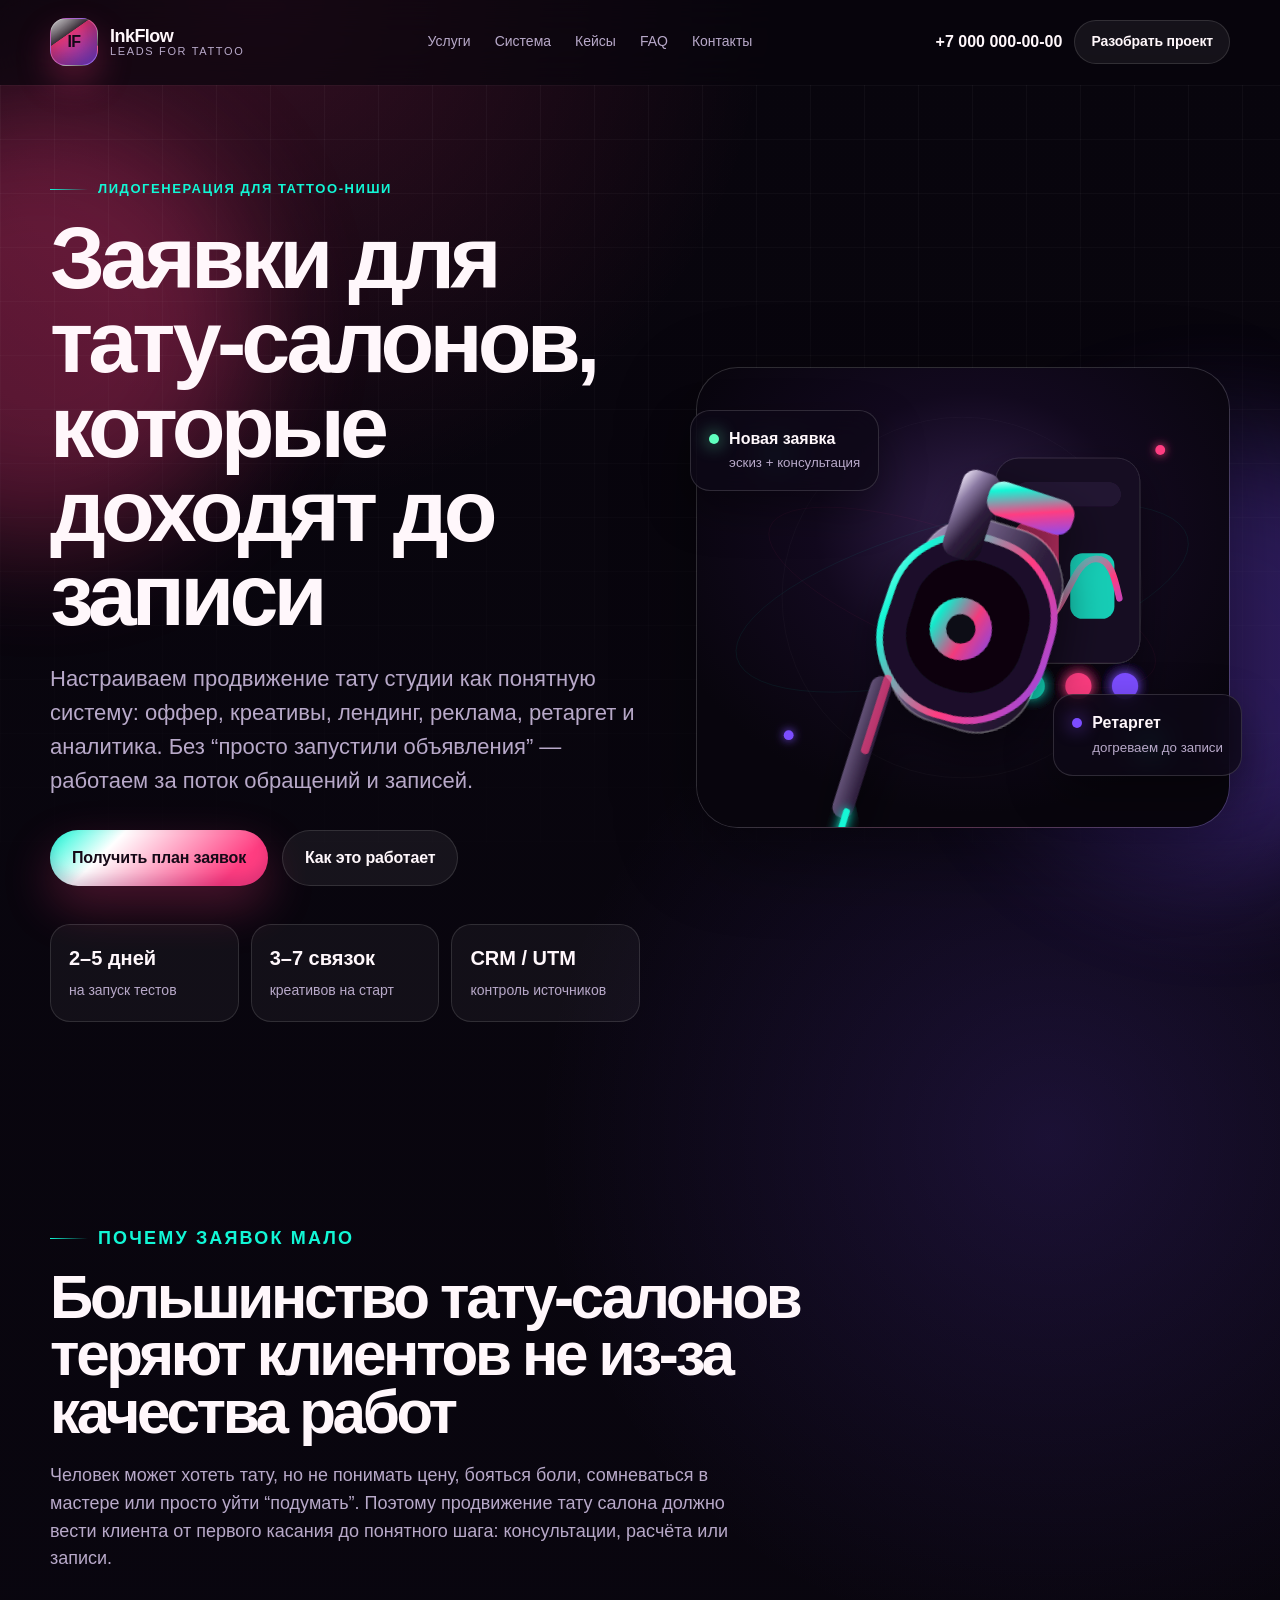
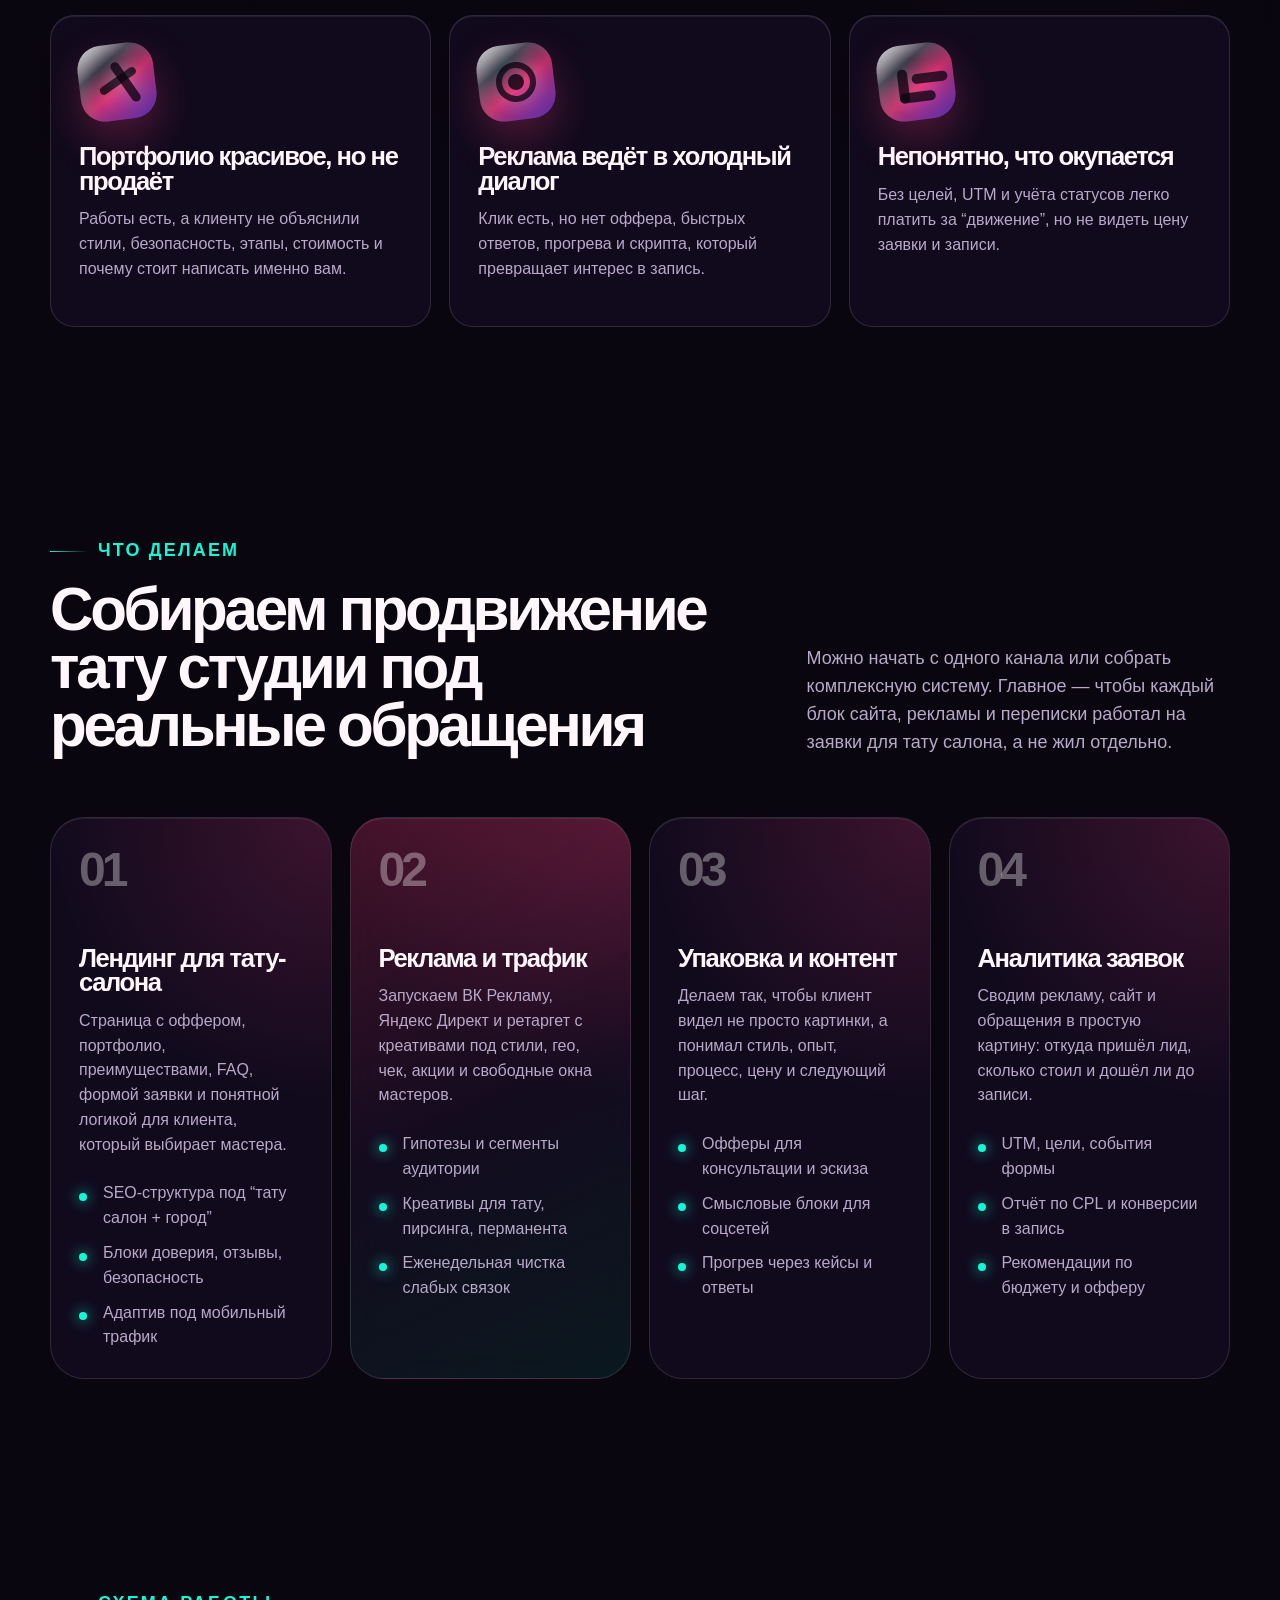
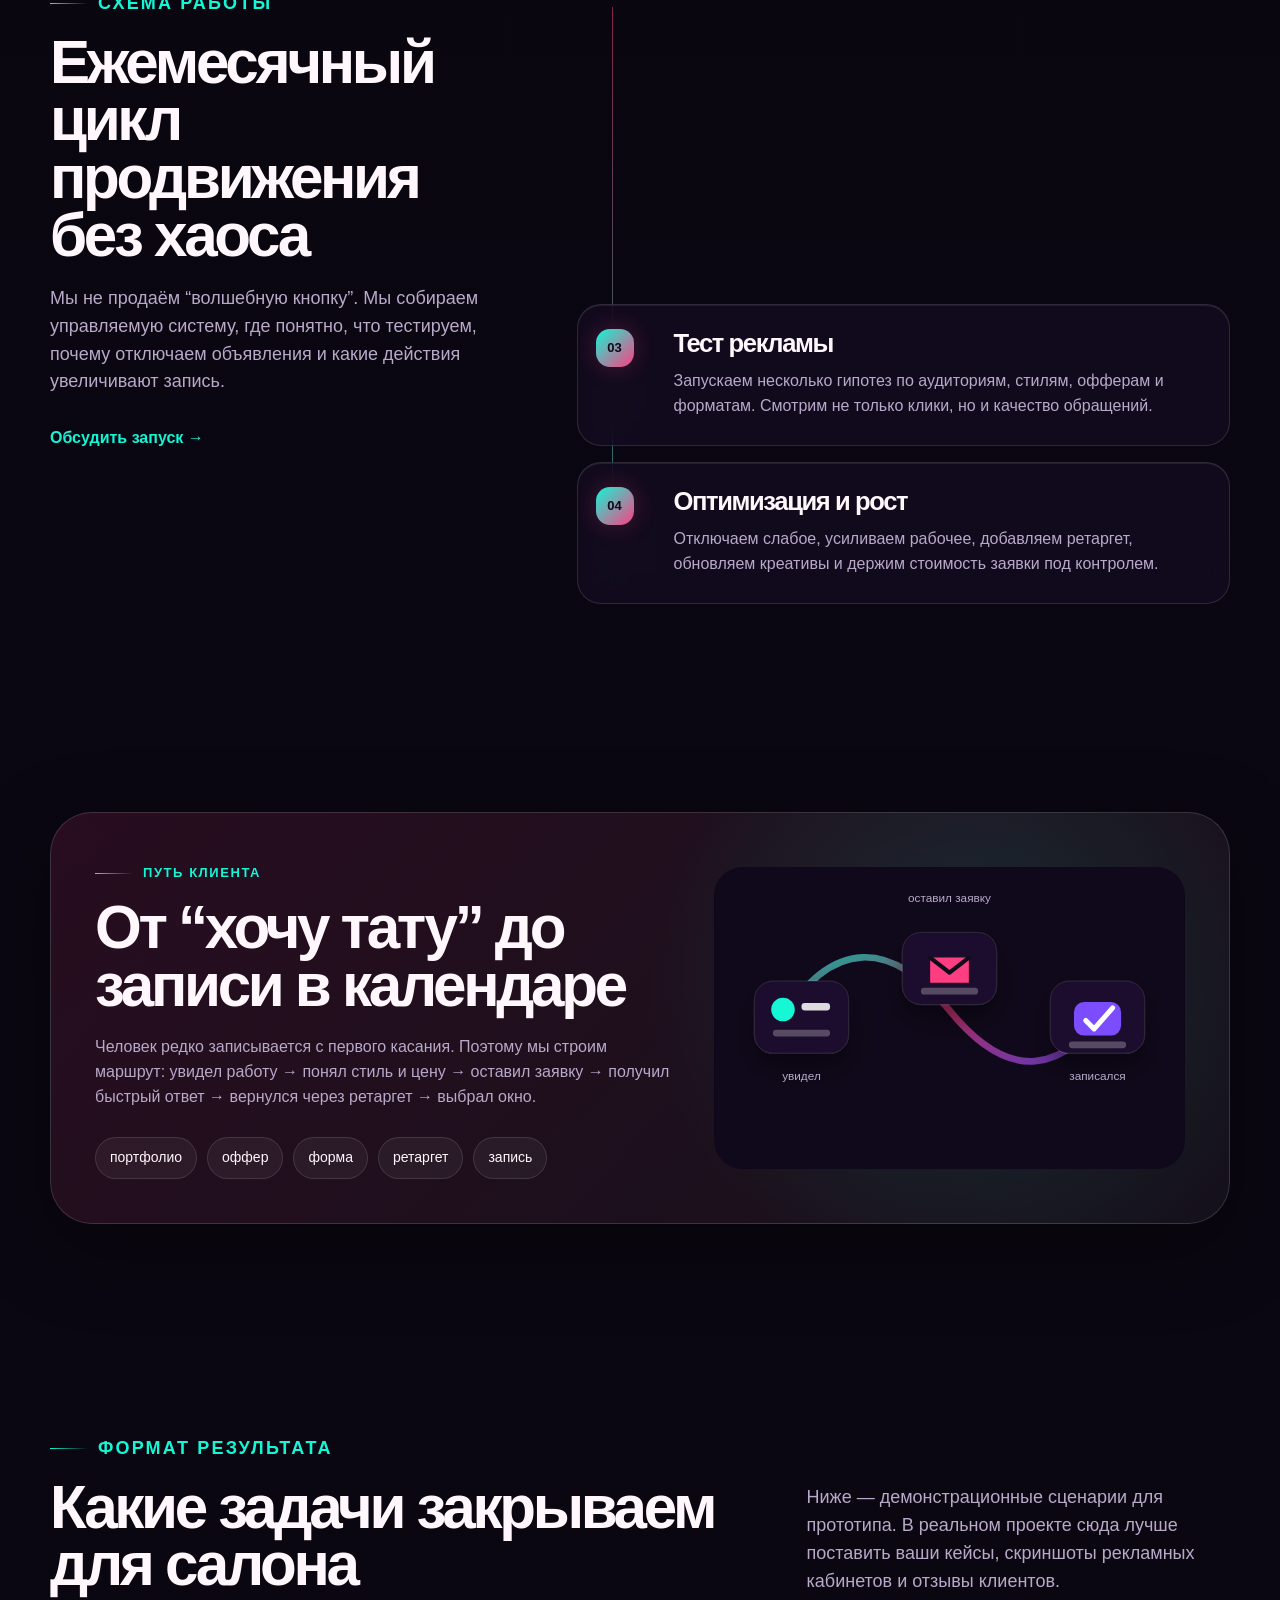
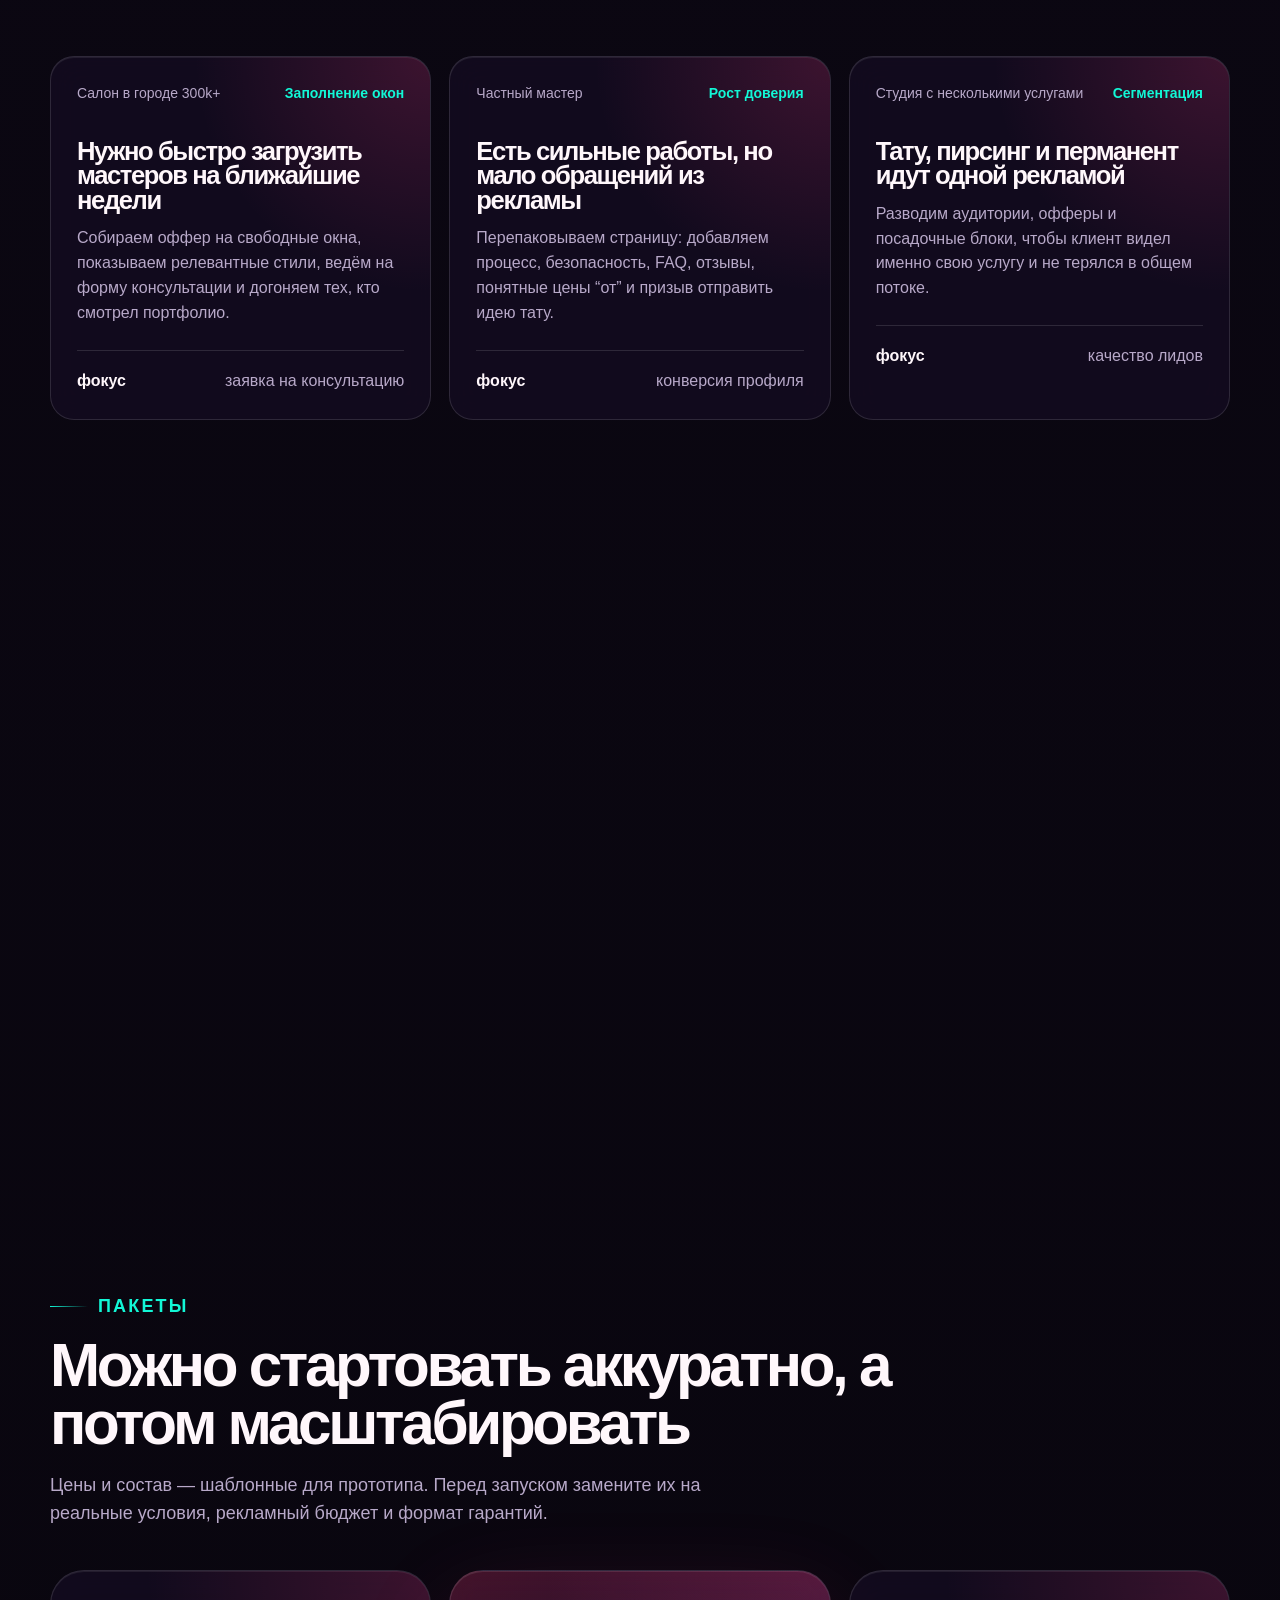
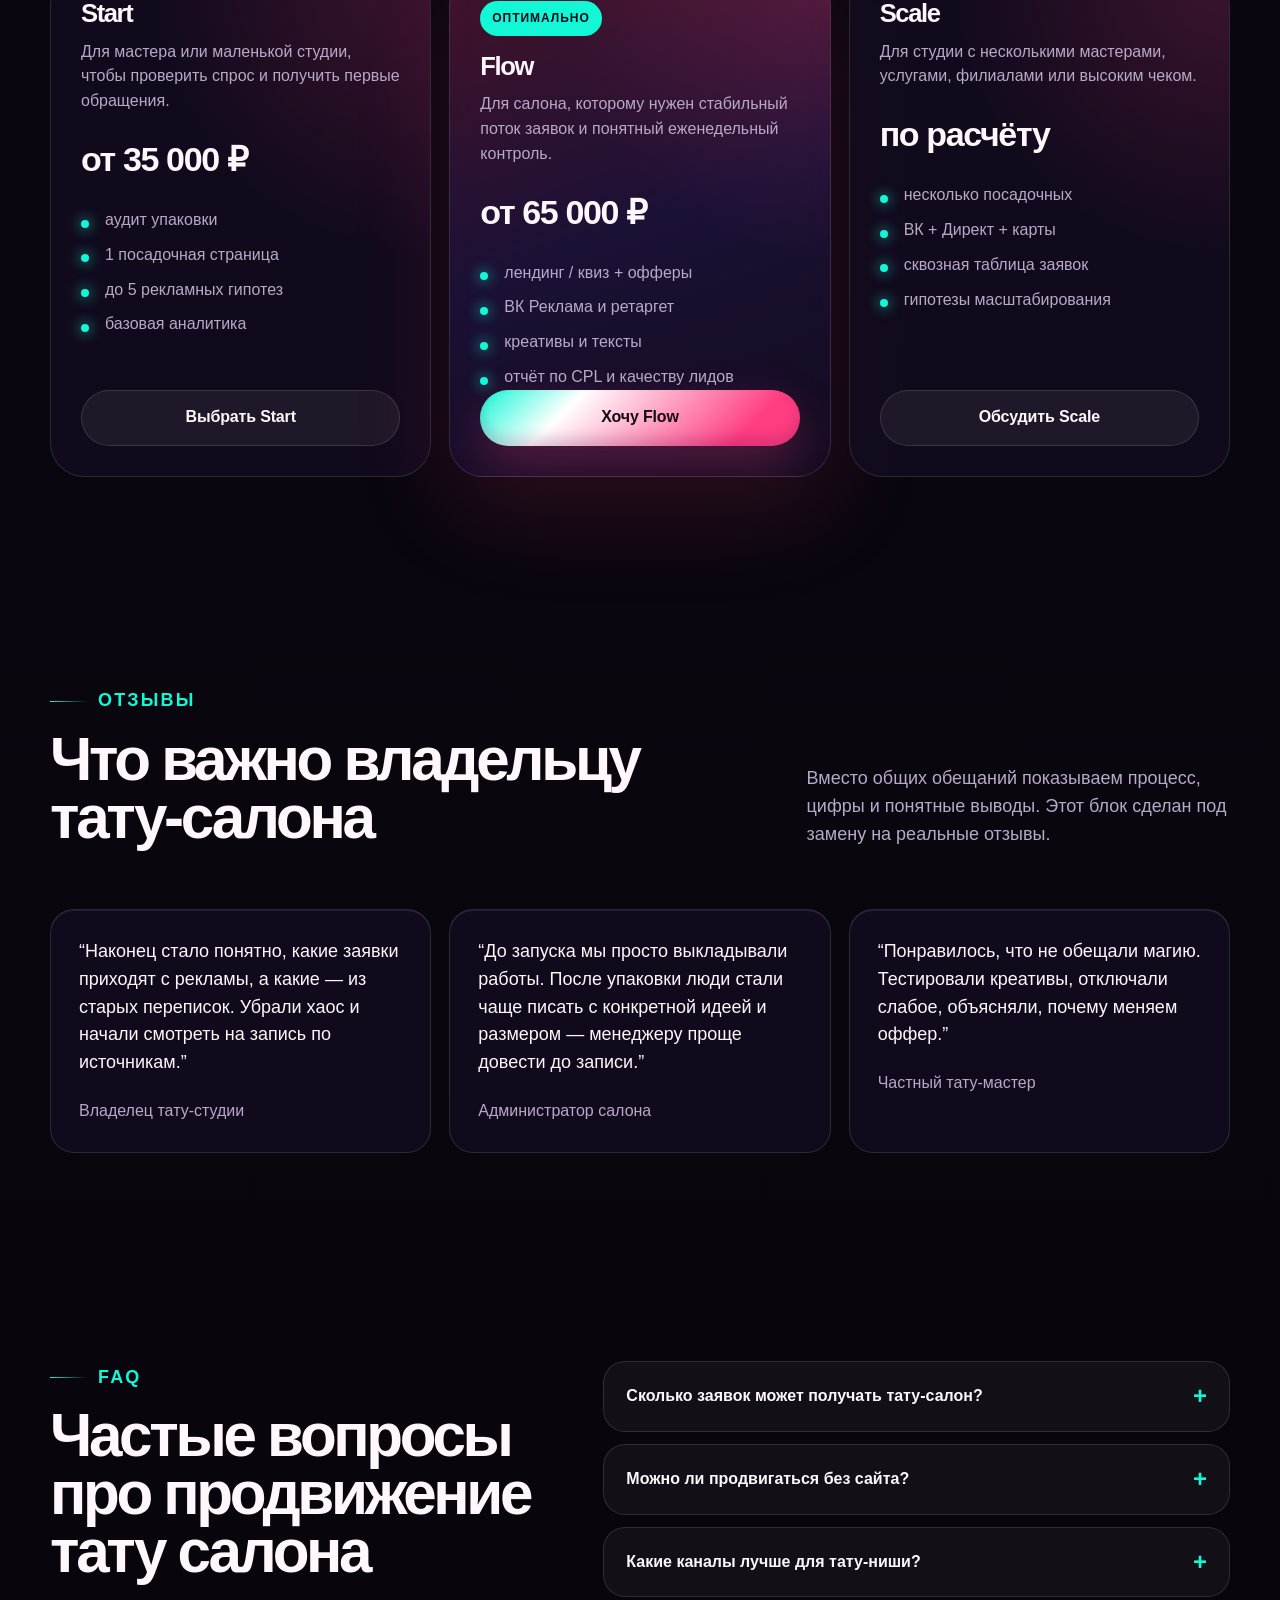
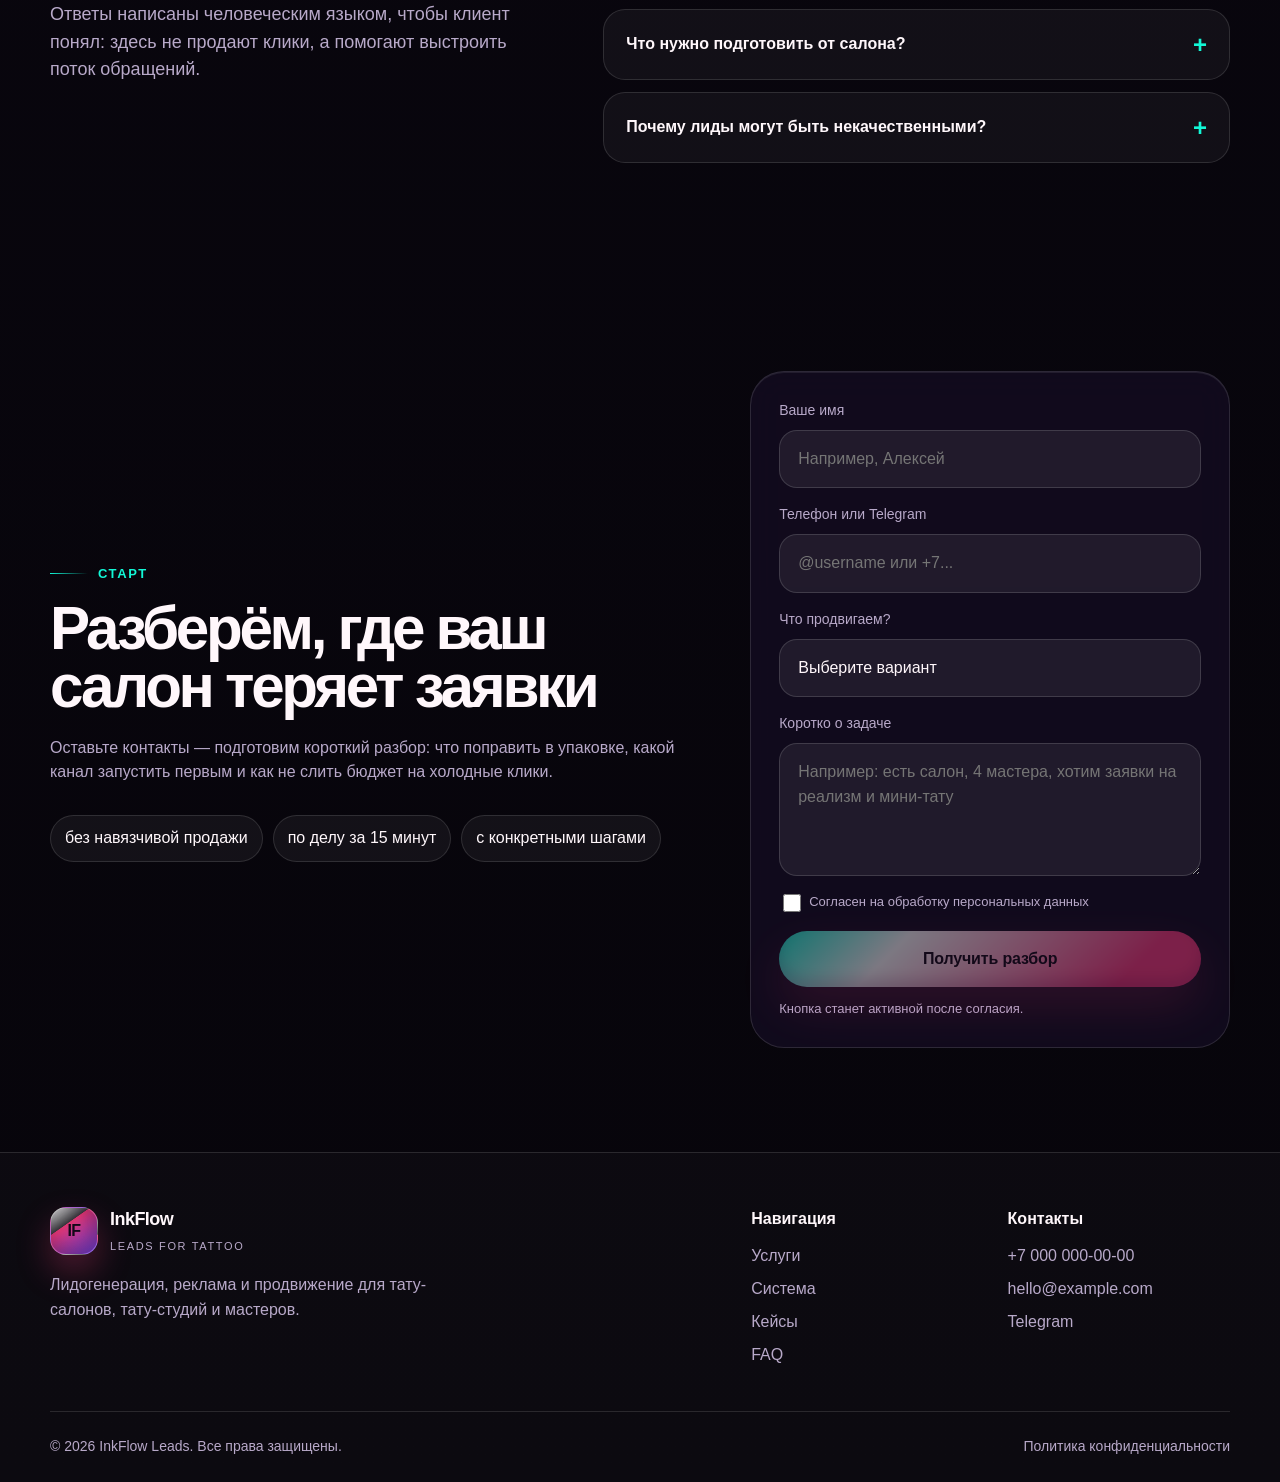
==== index.html @ 42ea5c82 "Deploy website from ZIP" ====
<!doctype html>
<html lang="ru">
<head>
  <meta charset="utf-8">
  <meta name="viewport" content="width=device-width, initial-scale=1">
  <title>Заявки для тату салонов | Продвижение тату студии и лидогенерация</title>
  <meta name="description" content="Помогаем тату-салонам и мастерам получать стабильные заявки из рекламы, сайта, карт и ретаргета. Настраиваем продвижение тату студии под запись, а не просто клики.">
  <meta name="keywords" content="заявки для тату салонов, продвижение тату салона, реклама тату студии, лидогенерация для тату, таргет для тату мастера, клиенты в тату салон">
  <meta name="theme-color" content="#0b0612">
  <meta property="og:type" content="website">
  <meta property="og:title" content="Заявки для тату салонов без хаоса в рекламе">
  <meta property="og:description" content="Собираем систему лидогенерации для тату студии: оффер, креативы, посадочная, реклама, ретаргет и аналитика.">
  <meta property="og:image" content="assets/img/og-cover.svg">
  <link rel="icon" type="image/svg+xml" href="assets/img/favicon.svg">
  <link rel="preload" href="assets/css/styles.css" as="style">
  <link rel="stylesheet" href="assets/css/styles.css">
  <script type="application/ld+json">
  {
    "@context": "https://schema.org",
    "@type": "ProfessionalService",
    "name": "InkFlow Leads",
    "description": "Лидогенерация и продвижение для тату-салонов, тату-студий и частных мастеров.",
    "areaServed": "Россия и СНГ",
    "serviceType": ["Заявки для тату салонов", "Продвижение тату салона", "Реклама тату студии", "Таргет для тату мастера"],
    "url": "https://example.com/",
    "telephone": "+7 000 000-00-00"
  }
  </script>
</head>
<body>
  <a class="skip-link" href="#main">Перейти к содержанию</a>

  <div class="page-glow page-glow--one" aria-hidden="true"></div>
  <div class="page-glow page-glow--two" aria-hidden="true"></div>

  <header class="site-header" data-header>
    <div class="container header__inner">
      <a class="logo" href="#hero" aria-label="InkFlow Leads — на главную">
        <span class="logo__mark">IF</span>
        <span class="logo__text"><strong>InkFlow</strong><small>leads for tattoo</small></span>
      </a>

      <nav class="nav" data-nav aria-label="Основное меню">
        <a href="#services">Услуги</a>
        <a href="#system">Система</a>
        <a href="#cases">Кейсы</a>
        <a href="#faq">FAQ</a>
        <a href="#contact">Контакты</a>
      </nav>

      <div class="header__actions">
        <a class="header__phone" href="tel:+70000000000">+7 000 000-00-00</a>
        <button class="btn btn--small btn--ghost" type="button" data-open-modal>Разобрать проект</button>
        <button class="burger" type="button" data-burger aria-label="Открыть меню" aria-expanded="false">
          <span></span><span></span><span></span>
        </button>
      </div>
    </div>
  </header>

  <main id="main">
    <section class="hero section" id="hero">
      <div class="container hero__grid">
        <div class="hero__content reveal">
          <p class="eyebrow"><span></span>Лидогенерация для tattoo-ниши</p>
          <h1>Заявки для тату-салонов, которые доходят до записи</h1>
          <p class="hero__lead">Настраиваем продвижение тату студии как понятную систему: оффер, креативы, лендинг, реклама, ретаргет и аналитика. Без “просто запустили объявления” — работаем за поток обращений и записей.</p>

          <div class="hero__buttons">
            <button class="btn btn--primary" type="button" data-open-modal>Получить план заявок</button>
            <a class="btn btn--secondary" href="#system">Как это работает</a>
          </div>

          <div class="hero__trust" aria-label="Ключевые показатели">
            <div><strong>2–5 дней</strong><span>на запуск тестов</span></div>
            <div><strong>3–7 связок</strong><span>креативов на старт</span></div>
            <div><strong>CRM / UTM</strong><span>контроль источников</span></div>
          </div>
        </div>

        <div class="hero__visual reveal reveal--delay" aria-label="Визуальная схема лидогенерации">
          <div class="orbital-card">
            <img src="assets/img/hero-ink-machine.svg" alt="3D иллюстрация тату машинки и рекламной системы" width="650" height="560" loading="eager">
          </div>
          <div class="floating-card floating-card--top">
            <span class="dot dot--green"></span>
            <strong>Новая заявка</strong>
            <small>эскиз + консультация</small>
          </div>
          <div class="floating-card floating-card--bottom">
            <span class="dot dot--purple"></span>
            <strong>Ретаргет</strong>
            <small>догреваем до записи</small>
          </div>
        </div>
      </div>
    </section>

    <section class="section problem" aria-labelledby="problem-title">
      <div class="container">
        <div class="section-heading reveal">
          <p class="eyebrow"><span></span>Почему заявок мало</p>
          <h2 id="problem-title">Большинство тату-салонов теряют клиентов не из-за качества работ</h2>
          <p>Человек может хотеть тату, но не понимать цену, бояться боли, сомневаться в мастере или просто уйти “подумать”. Поэтому продвижение тату салона должно вести клиента от первого касания до понятного шага: консультации, расчёта или записи.</p>
        </div>

        <div class="problem__grid">
          <article class="glass-card reveal">
            <div class="icon3d icon3d--needle" aria-hidden="true"></div>
            <h3>Портфолио красивое, но не продаёт</h3>
            <p>Работы есть, а клиенту не объяснили стили, безопасность, этапы, стоимость и почему стоит написать именно вам.</p>
          </article>
          <article class="glass-card reveal">
            <div class="icon3d icon3d--target" aria-hidden="true"></div>
            <h3>Реклама ведёт в холодный диалог</h3>
            <p>Клик есть, но нет оффера, быстрых ответов, прогрева и скрипта, который превращает интерес в запись.</p>
          </article>
          <article class="glass-card reveal">
            <div class="icon3d icon3d--analytics" aria-hidden="true"></div>
            <h3>Непонятно, что окупается</h3>
            <p>Без целей, UTM и учёта статусов легко платить за “движение”, но не видеть цену заявки и записи.</p>
          </article>
        </div>
      </div>
    </section>

    <section class="section services" id="services" aria-labelledby="services-title">
      <div class="container">
        <div class="section-heading section-heading--split reveal">
          <div>
            <p class="eyebrow"><span></span>Что делаем</p>
            <h2 id="services-title">Собираем продвижение тату студии под реальные обращения</h2>
          </div>
          <p>Можно начать с одного канала или собрать комплексную систему. Главное — чтобы каждый блок сайта, рекламы и переписки работал на заявки для тату салона, а не жил отдельно.</p>
        </div>

        <div class="service-grid">
          <article class="service-card reveal">
            <div class="service-card__number">01</div>
            <h3>Лендинг для тату-салона</h3>
            <p>Страница с оффером, портфолио, преимуществами, FAQ, формой заявки и понятной логикой для клиента, который выбирает мастера.</p>
            <ul>
              <li>SEO-структура под “тату салон + город”</li>
              <li>Блоки доверия, отзывы, безопасность</li>
              <li>Адаптив под мобильный трафик</li>
            </ul>
          </article>

          <article class="service-card service-card--accent reveal">
            <div class="service-card__number">02</div>
            <h3>Реклама и трафик</h3>
            <p>Запускаем ВК Рекламу, Яндекс Директ и ретаргет с креативами под стили, гео, чек, акции и свободные окна мастеров.</p>
            <ul>
              <li>Гипотезы и сегменты аудитории</li>
              <li>Креативы для тату, пирсинга, перманента</li>
              <li>Еженедельная чистка слабых связок</li>
            </ul>
          </article>

          <article class="service-card reveal">
            <div class="service-card__number">03</div>
            <h3>Упаковка и контент</h3>
            <p>Делаем так, чтобы клиент видел не просто картинки, а понимал стиль, опыт, процесс, цену и следующий шаг.</p>
            <ul>
              <li>Офферы для консультации и эскиза</li>
              <li>Смысловые блоки для соцсетей</li>
              <li>Прогрев через кейсы и ответы</li>
            </ul>
          </article>

          <article class="service-card reveal">
            <div class="service-card__number">04</div>
            <h3>Аналитика заявок</h3>
            <p>Сводим рекламу, сайт и обращения в простую картину: откуда пришёл лид, сколько стоил и дошёл ли до записи.</p>
            <ul>
              <li>UTM, цели, события формы</li>
              <li>Отчёт по CPL и конверсии в запись</li>
              <li>Рекомендации по бюджету и офферу</li>
            </ul>
          </article>
        </div>
      </div>
    </section>

    <section class="section system" id="system" aria-labelledby="system-title">
      <div class="container system__grid">
        <div class="section-heading reveal">
          <p class="eyebrow"><span></span>Схема работы</p>
          <h2 id="system-title">Ежемесячный цикл продвижения без хаоса</h2>
          <p>Мы не продаём “волшебную кнопку”. Мы собираем управляемую систему, где понятно, что тестируем, почему отключаем объявления и какие действия увеличивают запись.</p>
          <a class="text-link" href="#contact">Обсудить запуск →</a>
        </div>

        <div class="timeline" role="list">
          <article class="timeline__item reveal" role="listitem">
            <span>01</span>
            <h3>Аудит и оффер</h3>
            <p>Смотрим сайт, соцсети, портфолио, отзывы, гео и конкурентов. Формулируем предложение, которое человеку легко понять.</p>
          </article>
          <article class="timeline__item reveal" role="listitem">
            <span>02</span>
            <h3>Креативы и посадочная</h3>
            <p>Готовим визуалы, тексты, квиз/форму, блоки доверия и быстрые сценарии для переписки.</p>
          </article>
          <article class="timeline__item reveal" role="listitem">
            <span>03</span>
            <h3>Тест рекламы</h3>
            <p>Запускаем несколько гипотез по аудиториям, стилям, офферам и форматам. Смотрим не только клики, но и качество обращений.</p>
          </article>
          <article class="timeline__item reveal" role="listitem">
            <span>04</span>
            <h3>Оптимизация и рост</h3>
            <p>Отключаем слабое, усиливаем рабочее, добавляем ретаргет, обновляем креативы и держим стоимость заявки под контролем.</p>
          </article>
        </div>
      </div>
    </section>

    <section class="section lead-map" aria-labelledby="lead-map-title">
      <div class="container lead-map__inner reveal">
        <div class="lead-map__content">
          <p class="eyebrow"><span></span>Путь клиента</p>
          <h2 id="lead-map-title">От “хочу тату” до записи в календаре</h2>
          <p>Человек редко записывается с первого касания. Поэтому мы строим маршрут: увидел работу → понял стиль и цену → оставил заявку → получил быстрый ответ → вернулся через ретаргет → выбрал окно.</p>
          <div class="lead-map__chips">
            <span>портфолио</span><span>оффер</span><span>форма</span><span>ретаргет</span><span>запись</span>
          </div>
        </div>
        <img src="assets/img/lead-flow.svg" alt="Схема движения заявки для тату-салона" width="560" height="360" loading="lazy">
      </div>
    </section>

    <section class="section cases" id="cases" aria-labelledby="cases-title">
      <div class="container">
        <div class="section-heading section-heading--split reveal">
          <div>
            <p class="eyebrow"><span></span>Формат результата</p>
            <h2 id="cases-title">Какие задачи закрываем для салона</h2>
          </div>
          <p>Ниже — демонстрационные сценарии для прототипа. В реальном проекте сюда лучше поставить ваши кейсы, скриншоты рекламных кабинетов и отзывы клиентов.</p>
        </div>

        <div class="case-grid">
          <article class="case-card reveal">
            <div class="case-card__top"><span>Салон в городе 300k+</span><strong>Заполнение окон</strong></div>
            <h3>Нужно быстро загрузить мастеров на ближайшие недели</h3>
            <p>Собираем оффер на свободные окна, показываем релевантные стили, ведём на форму консультации и догоняем тех, кто смотрел портфолио.</p>
            <div class="metric-row"><b>фокус</b><span>заявка на консультацию</span></div>
          </article>
          <article class="case-card reveal">
            <div class="case-card__top"><span>Частный мастер</span><strong>Рост доверия</strong></div>
            <h3>Есть сильные работы, но мало обращений из рекламы</h3>
            <p>Перепаковываем страницу: добавляем процесс, безопасность, FAQ, отзывы, понятные цены “от” и призыв отправить идею тату.</p>
            <div class="metric-row"><b>фокус</b><span>конверсия профиля</span></div>
          </article>
          <article class="case-card reveal">
            <div class="case-card__top"><span>Студия с несколькими услугами</span><strong>Сегментация</strong></div>
            <h3>Тату, пирсинг и перманент идут одной рекламой</h3>
            <p>Разводим аудитории, офферы и посадочные блоки, чтобы клиент видел именно свою услугу и не терялся в общем потоке.</p>
            <div class="metric-row"><b>фокус</b><span>качество лидов</span></div>
          </article>
        </div>
      </div>
    </section>

    <section class="section proof" aria-labelledby="proof-title">
      <div class="container proof__grid">
        <div class="proof__panel reveal">
          <p class="eyebrow"><span></span>Что внутри работы</p>
          <h2 id="proof-title">Не просто “лить трафик”, а вести клиента по воронке</h2>
          <p>Для тату-ниши важны доверие, визуал, объяснение процесса и скорость ответа. Поэтому мы проектируем не один рекламный кабинет, а всю цепочку до записи.</p>
        </div>
        <div class="proof__list">
          <div class="proof-item reveal"><strong>01</strong><span>Сегменты по стилям: мини-тату, реализм, графика, перекрытие, рукав, пирсинг.</span></div>
          <div class="proof-item reveal"><strong>02</strong><span>Креативы с понятным посылом: не “мы лучшие”, а “поможем выбрать эскиз и рассчитать стоимость”.</span></div>
          <div class="proof-item reveal"><strong>03</strong><span>Быстрая форма: имя, контакт, идея, место нанесения, примерный размер.</span></div>
          <div class="proof-item reveal"><strong>04</strong><span>Ретаргет на тех, кто видел работы, открывал форму, писал, но не записался.</span></div>
        </div>
      </div>
    </section>

    <section class="section pricing" aria-labelledby="pricing-title">
      <div class="container">
        <div class="section-heading reveal">
          <p class="eyebrow"><span></span>Пакеты</p>
          <h2 id="pricing-title">Можно стартовать аккуратно, а потом масштабировать</h2>
          <p>Цены и состав — шаблонные для прототипа. Перед запуском замените их на реальные условия, рекламный бюджет и формат гарантий.</p>
        </div>

        <div class="pricing-grid">
          <article class="price-card reveal">
            <h3>Start</h3>
            <p>Для мастера или маленькой студии, чтобы проверить спрос и получить первые обращения.</p>
            <strong class="price">от 35 000 ₽</strong>
            <ul>
              <li>аудит упаковки</li>
              <li>1 посадочная страница</li>
              <li>до 5 рекламных гипотез</li>
              <li>базовая аналитика</li>
            </ul>
            <button class="btn btn--secondary" type="button" data-open-modal>Выбрать Start</button>
          </article>
          <article class="price-card price-card--hot reveal">
            <div class="badge">Оптимально</div>
            <h3>Flow</h3>
            <p>Для салона, которому нужен стабильный поток заявок и понятный еженедельный контроль.</p>
            <strong class="price">от 65 000 ₽</strong>
            <ul>
              <li>лендинг / квиз + офферы</li>
              <li>ВК Реклама и ретаргет</li>
              <li>креативы и тексты</li>
              <li>отчёт по CPL и качеству лидов</li>
            </ul>
            <button class="btn btn--primary" type="button" data-open-modal>Хочу Flow</button>
          </article>
          <article class="price-card reveal">
            <h3>Scale</h3>
            <p>Для студии с несколькими мастерами, услугами, филиалами или высоким чеком.</p>
            <strong class="price">по расчёту</strong>
            <ul>
              <li>несколько посадочных</li>
              <li>ВК + Директ + карты</li>
              <li>сквозная таблица заявок</li>
              <li>гипотезы масштабирования</li>
            </ul>
            <button class="btn btn--secondary" type="button" data-open-modal>Обсудить Scale</button>
          </article>
        </div>
      </div>
    </section>

    <section class="section testimonials" aria-labelledby="testimonials-title">
      <div class="container">
        <div class="section-heading section-heading--split reveal">
          <div>
            <p class="eyebrow"><span></span>Отзывы</p>
            <h2 id="testimonials-title">Что важно владельцу тату-салона</h2>
          </div>
          <p>Вместо общих обещаний показываем процесс, цифры и понятные выводы. Этот блок сделан под замену на реальные отзывы.</p>
        </div>
        <div class="review-grid">
          <blockquote class="review-card reveal">
            <p>“Наконец стало понятно, какие заявки приходят с рекламы, а какие — из старых переписок. Убрали хаос и начали смотреть на запись по источникам.”</p>
            <cite>Владелец тату-студии</cite>
          </blockquote>
          <blockquote class="review-card reveal">
            <p>“До запуска мы просто выкладывали работы. После упаковки люди стали чаще писать с конкретной идеей и размером — менеджеру проще довести до записи.”</p>
            <cite>Администратор салона</cite>
          </blockquote>
          <blockquote class="review-card reveal">
            <p>“Понравилось, что не обещали магию. Тестировали креативы, отключали слабое, объясняли, почему меняем оффер.”</p>
            <cite>Частный тату-мастер</cite>
          </blockquote>
        </div>
      </div>
    </section>

    <section class="section faq" id="faq" aria-labelledby="faq-title">
      <div class="container faq__grid">
        <div class="section-heading reveal">
          <p class="eyebrow"><span></span>FAQ</p>
          <h2 id="faq-title">Частые вопросы про продвижение тату салона</h2>
          <p>Ответы написаны человеческим языком, чтобы клиент понял: здесь не продают клики, а помогают выстроить поток обращений.</p>
        </div>
        <div class="accordion" data-accordion>
          <article class="accordion__item reveal">
            <button type="button" aria-expanded="false">Сколько заявок может получать тату-салон?</button>
            <div class="accordion__content"><p>Зависит от города, бюджета, портфолио, оффера и скорости обработки. На старте честнее считать не “сотни лидов”, а цену качественного обращения и процент перехода в запись.</p></div>
          </article>
          <article class="accordion__item reveal">
            <button type="button" aria-expanded="false">Можно ли продвигаться без сайта?</button>
            <div class="accordion__content"><p>Можно вести в сообщения или сообщество, но посадочная страница часто повышает доверие: там удобно показать стили, процесс, стерильность, отзывы, цены “от” и форму заявки.</p></div>
          </article>
          <article class="accordion__item reveal">
            <button type="button" aria-expanded="false">Какие каналы лучше для тату-ниши?</button>
            <div class="accordion__content"><p>Чаще всего начинают с ВК Рекламы, ретаргета и локального поиска. Для сформированного спроса подключают Яндекс Директ, карты и SEO-страницы под город и услуги.</p></div>
          </article>
          <article class="accordion__item reveal">
            <button type="button" aria-expanded="false">Что нужно подготовить от салона?</button>
            <div class="accordion__content"><p>Портфолио, отзывы, список мастеров, услуги, цены “от”, свободные окна, ограничения по стилям, фото студии, условия консультации и контакты администратора.</p></div>
          </article>
          <article class="accordion__item reveal">
            <button type="button" aria-expanded="false">Почему лиды могут быть некачественными?</button>
            <div class="accordion__content"><p>Причины обычно в слишком широком оффере, слабом фильтре в форме, нецелевой аудитории или медленной обработке. Поэтому мы смотрим не только CPL, но и путь лида после заявки.</p></div>
          </article>
        </div>
      </div>
    </section>

    <section class="section contact" id="contact" aria-labelledby="contact-title">
      <div class="container contact__grid">
        <div class="contact__content reveal">
          <p class="eyebrow"><span></span>Старт</p>
          <h2 id="contact-title">Разберём, где ваш салон теряет заявки</h2>
          <p>Оставьте контакты — подготовим короткий разбор: что поправить в упаковке, какой канал запустить первым и как не слить бюджет на холодные клики.</p>
          <div class="contact__features">
            <span>без навязчивой продажи</span>
            <span>по делу за 15 минут</span>
            <span>с конкретными шагами</span>
          </div>
        </div>

        <form class="lead-form reveal" data-form>
          <label>
            <span>Ваше имя</span>
            <input type="text" name="name" placeholder="Например, Алексей" required>
          </label>
          <label>
            <span>Телефон или Telegram</span>
            <input type="text" name="contact" placeholder="@username или +7..." required>
          </label>
          <label>
            <span>Что продвигаем?</span>
            <select name="project" required>
              <option value="">Выберите вариант</option>
              <option>Тату-салон</option>
              <option>Частного мастера</option>
              <option>Пирсинг / перманент</option>
              <option>Нужно обсудить</option>
            </select>
          </label>
          <label>
            <span>Коротко о задаче</span>
            <textarea name="message" rows="4" placeholder="Например: есть салон, 4 мастера, хотим заявки на реализм и мини-тату"></textarea>
          </label>
          <label class="check">
            <input type="checkbox" required data-consent>
            <span>Согласен на обработку персональных данных</span>
          </label>
          <button class="btn btn--primary btn--wide" type="submit" disabled data-submit>Получить разбор</button>
          <p class="form-note" data-form-note>Кнопка станет активной после согласия.</p>
        </form>
      </div>
    </section>
  </main>

  <footer class="footer">
    <div class="container footer__grid">
      <div>
        <a class="logo" href="#hero" aria-label="InkFlow Leads — на главную">
          <span class="logo__mark">IF</span>
          <span class="logo__text"><strong>InkFlow</strong><small>leads for tattoo</small></span>
        </a>
        <p>Лидогенерация, реклама и продвижение для тату-салонов, тату-студий и мастеров.</p>
      </div>
      <div>
        <strong>Навигация</strong>
        <a href="#services">Услуги</a>
        <a href="#system">Система</a>
        <a href="#cases">Кейсы</a>
        <a href="#faq">FAQ</a>
      </div>
      <div>
        <strong>Контакты</strong>
        <a href="tel:+70000000000">+7 000 000-00-00</a>
        <a href="mailto:hello@example.com">hello@example.com</a>
        <a href="#" aria-label="Открыть Telegram">Telegram</a>
      </div>
    </div>
    <div class="container footer__bottom">
      <span>© 2026 InkFlow Leads. Все права защищены.</span>
      <a href="#">Политика конфиденциальности</a>
    </div>
  </footer>

  <div class="modal" data-modal aria-hidden="true">
    <div class="modal__overlay" data-close-modal></div>
    <div class="modal__dialog" role="dialog" aria-modal="true" aria-labelledby="modal-title">
      <button class="modal__close" type="button" data-close-modal aria-label="Закрыть">×</button>
      <p class="eyebrow"><span></span>Бесплатный разбор</p>
      <h2 id="modal-title">Покажем, как получать больше заявок в тату-салон</h2>
      <p>Опишите проект — в ответ можно подготовить план: оффер, канал трафика, посадочная и первые гипотезы.</p>
      <form class="lead-form lead-form--modal" data-form>
        <label>
          <span>Имя</span>
          <input type="text" name="name" placeholder="Ваше имя" required>
        </label>
        <label>
          <span>Контакт</span>
          <input type="text" name="contact" placeholder="Телефон или Telegram" required>
        </label>
        <label class="check">
          <input type="checkbox" required data-consent>
          <span>Согласен на обработку персональных данных</span>
        </label>
        <button class="btn btn--primary btn--wide" type="submit" disabled data-submit>Отправить</button>
        <p class="form-note" data-form-note>Кнопка станет активной после согласия.</p>
      </form>
    </div>
  </div>

  <script src="assets/js/main.js" defer></script>
</body>
</html>
---- assets/css/styles.css ----
:root {
  --bg: #08050d;
  --bg-soft: #11091d;
  --bg-card: rgba(22, 13, 35, 0.72);
  --text: #fff7fb;
  --muted: #b8a9c9;
  --line: rgba(255, 255, 255, 0.12);
  --accent: #ff3d81;
  --accent-2: #7c4dff;
  --accent-3: #12f7d6;
  --good: #5fffbe;
  --shadow: 0 24px 80px rgba(0, 0, 0, 0.42);
  --radius-lg: 34px;
  --radius-md: 24px;
  --radius-sm: 16px;
  --container: 1180px;
  --header-h: 84px;
  --transition: 220ms ease;
}

* { box-sizing: border-box; }

html {
  scroll-behavior: smooth;
  -webkit-text-size-adjust: 100%;
}

body {
  margin: 0;
  min-width: 320px;
  color: var(--text);
  background:
    radial-gradient(circle at 20% 0%, rgba(255, 61, 129, 0.18), transparent 32rem),
    radial-gradient(circle at 82% 12%, rgba(124, 77, 255, 0.16), transparent 32rem),
    linear-gradient(180deg, #08050d 0%, #0b0712 48%, #07050b 100%);
  font-family: Inter, -apple-system, BlinkMacSystemFont, "Segoe UI", Roboto, Arial, sans-serif;
  line-height: 1.55;
  overflow-x: hidden;
}

body.is-locked { overflow: hidden; }

img, svg { max-width: 100%; height: auto; }

a { color: inherit; text-decoration: none; }

button, input, textarea, select { font: inherit; }

button { cursor: pointer; }

::selection { color: #120818; background: var(--accent-3); }

.skip-link {
  position: fixed;
  top: 12px;
  left: 12px;
  z-index: 1000;
  transform: translateY(-160%);
  padding: 12px 16px;
  border-radius: 12px;
  color: #120818;
  background: var(--accent-3);
  transition: transform var(--transition);
}

.skip-link:focus { transform: translateY(0); }

.container {
  width: min(100% - 40px, var(--container));
  margin: 0 auto;
}

.section {
  position: relative;
  padding: 104px 0;
}

.page-glow {
  position: fixed;
  z-index: -1;
  width: 34vw;
  min-width: 360px;
  aspect-ratio: 1;
  border-radius: 999px;
  filter: blur(60px);
  opacity: 0.32;
  pointer-events: none;
}

.page-glow--one {
  top: 12%;
  left: -14%;
  background: var(--accent);
}

.page-glow--two {
  right: -12%;
  bottom: 3%;
  background: var(--accent-2);
}

.site-header {
  position: sticky;
  top: 0;
  z-index: 100;
  min-height: var(--header-h);
  border-bottom: 1px solid transparent;
  background: rgba(8, 5, 13, 0.66);
  -webkit-backdrop-filter: blur(18px);
  backdrop-filter: blur(18px);
  transition: border-color var(--transition), background var(--transition), box-shadow var(--transition);
}

.site-header.is-scrolled {
  border-color: var(--line);
  background: rgba(8, 5, 13, 0.9);
  box-shadow: 0 16px 44px rgba(0, 0, 0, 0.25);
}

.header__inner {
  display: flex;
  align-items: center;
  justify-content: space-between;
  min-height: var(--header-h);
  gap: 24px;
}

.logo {
  display: inline-flex;
  align-items: center;
  gap: 12px;
  flex-shrink: 0;
}

.logo__mark {
  display: grid;
  place-items: center;
  width: 48px;
  height: 48px;
  border: 1px solid rgba(255, 255, 255, 0.18);
  border-radius: 16px;
  color: #120818;
  background:
    linear-gradient(145deg, rgba(255,255,255,0.88), rgba(255,255,255,0.18) 34%, rgba(255,61,129,0.88) 35%, rgba(124,77,255,0.92));
  box-shadow: inset -7px -9px 18px rgba(34, 5, 40, 0.34), 0 16px 34px rgba(255, 61, 129, 0.28);
  font-weight: 900;
  letter-spacing: -0.04em;
}

.logo__text { display: grid; line-height: 1.05; }
.logo__text strong { font-size: 18px; letter-spacing: -0.03em; }
.logo__text small { color: var(--muted); font-size: 11px; text-transform: uppercase; letter-spacing: 0.15em; }

.nav {
  display: flex;
  align-items: center;
  justify-content: center;
  gap: 24px;
  color: var(--muted);
  font-size: 14px;
}

.nav a {
  position: relative;
  padding: 12px 0;
  transition: color var(--transition);
}

.nav a::after {
  content: "";
  position: absolute;
  left: 0;
  right: 0;
  bottom: 5px;
  height: 2px;
  border-radius: 999px;
  background: linear-gradient(90deg, var(--accent), var(--accent-3));
  transform: scaleX(0);
  transform-origin: left;
  transition: transform var(--transition);
}

.nav a:hover,
.nav a:focus-visible { color: var(--text); }
.nav a:hover::after,
.nav a:focus-visible::after { transform: scaleX(1); }

.header__actions {
  display: flex;
  align-items: center;
  gap: 12px;
}

.header__phone {
  color: var(--text);
  font-weight: 700;
  white-space: nowrap;
}

.burger {
  display: none;
  width: 46px;
  height: 46px;
  border: 1px solid var(--line);
  border-radius: 16px;
  background: rgba(255, 255, 255, 0.04);
}

.burger span {
  display: block;
  width: 18px;
  height: 2px;
  margin: 5px auto;
  border-radius: 999px;
  background: var(--text);
  transition: transform var(--transition), opacity var(--transition);
}

.burger.is-active span:nth-child(1) { transform: translateY(7px) rotate(45deg); }
.burger.is-active span:nth-child(2) { opacity: 0; }
.burger.is-active span:nth-child(3) { transform: translateY(-7px) rotate(-45deg); }

.btn {
  display: inline-flex;
  align-items: center;
  justify-content: center;
  min-height: 56px;
  padding: 0 22px;
  border: 0;
  border-radius: 999px;
  color: var(--text);
  font-weight: 800;
  letter-spacing: -0.01em;
  transition: transform var(--transition), box-shadow var(--transition), background var(--transition), border-color var(--transition), opacity var(--transition);
}

.btn:hover,
.btn:focus-visible {
  transform: translateY(-2px);
}

.btn--primary {
  color: #160917;
  background: linear-gradient(135deg, var(--accent-3), #fff 28%, var(--accent) 82%);
  box-shadow: 0 20px 48px rgba(255, 61, 129, 0.28), inset 0 -8px 14px rgba(71, 3, 65, 0.18);
}

.btn--primary:hover,
.btn--primary:focus-visible { box-shadow: 0 24px 60px rgba(255, 61, 129, 0.38); }

.btn--secondary,
.btn--ghost {
  border: 1px solid var(--line);
  background: rgba(255, 255, 255, 0.06);
}

.btn--secondary:hover,
.btn--ghost:hover,
.btn--secondary:focus-visible,
.btn--ghost:focus-visible { background: rgba(255, 255, 255, 0.1); }

.btn--small { min-height: 44px; padding: 0 16px; font-size: 14px; }
.btn--wide { width: 100%; }
.btn:disabled { opacity: 0.45; cursor: not-allowed; transform: none; }

.eyebrow {
  display: inline-flex;
  align-items: center;
  gap: 10px;
  margin: 0 0 16px;
  color: var(--accent-3);
  font-weight: 800;
  font-size: 13px;
  letter-spacing: 0.12em;
  text-transform: uppercase;
}

.eyebrow span {
  width: 38px;
  height: 1px;
  background: linear-gradient(90deg, var(--accent-3), transparent);
}

h1, h2, h3, p { margin-top: 0; }

h1, h2, h3 {
  line-height: 0.96;
  letter-spacing: -0.055em;
}

h1 {
  margin-bottom: 24px;
  font-size: clamp(44px, 7vw, 88px);
  max-width: 840px;
}

h2 {
  margin-bottom: 20px;
  font-size: clamp(34px, 4.7vw, 64px);
}

h3 {
  margin-bottom: 14px;
  font-size: clamp(22px, 2vw, 30px);
}

p { color: var(--muted); }

.hero {
  min-height: calc(100vh - var(--header-h));
  padding: 88px 0 96px;
  display: grid;
  align-items: center;
}

.hero::before {
  content: "";
  position: absolute;
  inset: 0;
  z-index: -1;
  background-image:
    linear-gradient(rgba(255,255,255,0.035) 1px, transparent 1px),
    linear-gradient(90deg, rgba(255,255,255,0.035) 1px, transparent 1px);
  background-size: 54px 54px;
  mask-image: linear-gradient(180deg, #000, transparent 88%);
  -webkit-mask-image: linear-gradient(180deg, #000, transparent 88%);
}

.hero__grid {
  display: grid;
  grid-template-columns: minmax(0, 1.05fr) minmax(360px, 0.95fr);
  align-items: center;
  gap: 56px;
}

.hero__lead {
  max-width: 720px;
  margin-bottom: 32px;
  font-size: clamp(18px, 1.8vw, 22px);
}

.hero__buttons {
  display: flex;
  align-items: center;
  flex-wrap: wrap;
  gap: 14px;
  margin-bottom: 38px;
}

.hero__trust {
  display: grid;
  grid-template-columns: repeat(3, minmax(0, 1fr));
  gap: 12px;
  max-width: 720px;
}

.hero__trust div {
  padding: 18px;
  border: 1px solid var(--line);
  border-radius: 20px;
  background: rgba(255, 255, 255, 0.045);
}

.hero__trust strong {
  display: block;
  margin-bottom: 4px;
  font-size: 20px;
}

.hero__trust span {
  color: var(--muted);
  font-size: 14px;
}

.hero__visual {
  position: relative;
  min-height: 520px;
  display: grid;
  place-items: center;
}

.orbital-card {
  position: relative;
  width: min(100%, 560px);
  border: 1px solid rgba(255,255,255,0.14);
  border-radius: 42px;
  background: radial-gradient(circle at 50% 0%, rgba(255,61,129,0.18), rgba(255,255,255,0.04) 44%, rgba(255,255,255,0.02));
  box-shadow: var(--shadow), inset 0 1px 0 rgba(255, 255, 255, 0.12);
  overflow: hidden;
  transform-style: preserve-3d;
  animation: cardFloat 6s ease-in-out infinite;
}

.orbital-card::before,
.orbital-card::after {
  content: "";
  position: absolute;
  border-radius: 999px;
  border: 1px solid rgba(255,255,255,0.12);
  pointer-events: none;
}

.orbital-card::before {
  width: 430px;
  height: 430px;
  left: 50%;
  top: 50%;
  transform: translate(-50%, -50%) rotate(20deg);
}

.orbital-card::after {
  width: 580px;
  height: 160px;
  left: 50%;
  top: 50%;
  transform: translate(-50%, -50%) rotate(-16deg);
}

.orbital-card img { position: relative; z-index: 1; display: block; }

@keyframes cardFloat {
  0%, 100% { transform: translateY(0) rotateX(0deg) rotateY(0deg); }
  50% { transform: translateY(-14px) rotateX(2deg) rotateY(-3deg); }
}

.floating-card {
  position: absolute;
  z-index: 2;
  display: grid;
  gap: 2px;
  min-width: 180px;
  padding: 16px 18px;
  border: 1px solid rgba(255,255,255,0.14);
  border-radius: 20px;
  background: rgba(14, 9, 23, 0.76);
  -webkit-backdrop-filter: blur(16px);
  backdrop-filter: blur(16px);
  box-shadow: 0 18px 45px rgba(0,0,0,0.36);
}

.floating-card strong { padding-left: 20px; }
.floating-card small { padding-left: 20px; color: var(--muted); }
.floating-card--top { top: 72px; left: -6px; animation: cardFloat 7s ease-in-out infinite; }
.floating-card--bottom { right: -12px; bottom: 82px; animation: cardFloat 7s 1.5s ease-in-out infinite; }

.dot {
  position: absolute;
  top: 23px;
  left: 18px;
  width: 10px;
  height: 10px;
  border-radius: 999px;
}
.dot--green { background: var(--good); box-shadow: 0 0 18px var(--good); }
.dot--purple { background: var(--accent-2); box-shadow: 0 0 18px var(--accent-2); }

.section-heading {
  max-width: 850px;
  margin-bottom: 42px;
}

.section-heading p { max-width: 720px; font-size: 18px; }

.section-heading--split {
  display: grid;
  grid-template-columns: minmax(0, 1.1fr) minmax(280px, 0.65fr);
  gap: 40px;
  max-width: none;
  align-items: end;
}

.problem__grid,
.service-grid,
.case-grid,
.review-grid,
.pricing-grid {
  display: grid;
  gap: 18px;
}

.problem__grid { grid-template-columns: repeat(3, minmax(0, 1fr)); }
.service-grid { grid-template-columns: repeat(4, minmax(0, 1fr)); }
.case-grid { grid-template-columns: repeat(3, minmax(0, 1fr)); }
.review-grid { grid-template-columns: repeat(3, minmax(0, 1fr)); }
.pricing-grid { grid-template-columns: repeat(3, minmax(0, 1fr)); align-items: stretch; }

.glass-card,
.service-card,
.case-card,
.review-card,
.price-card,
.proof__panel,
.lead-form,
.timeline__item {
  border: 1px solid var(--line);
  background: var(--bg-card);
  -webkit-backdrop-filter: blur(16px);
  backdrop-filter: blur(16px);
  box-shadow: inset 0 1px 0 rgba(255,255,255,0.08);
}

.glass-card {
  padding: 28px;
  border-radius: var(--radius-md);
}

.icon3d {
  position: relative;
  width: 76px;
  height: 76px;
  margin-bottom: 24px;
  border-radius: 24px;
  background: linear-gradient(145deg, rgba(255,255,255,0.92), rgba(255,255,255,0.18) 30%, rgba(255,61,129,0.95) 55%, rgba(124,77,255,0.94));
  box-shadow: 0 18px 40px rgba(255,61,129,0.26), inset -12px -14px 24px rgba(25, 6, 49, 0.35), inset 8px 8px 14px rgba(255, 255, 255, 0.18);
  transform: rotate(-7deg);
}

.icon3d::before,
.icon3d::after {
  content: "";
  position: absolute;
  background: rgba(10, 6, 18, 0.78);
  box-shadow: 0 0 18px rgba(18, 247, 214, 0.22);
}

.icon3d--needle::before { width: 42px; height: 8px; left: 18px; top: 33px; border-radius: 999px; transform: rotate(-28deg); }
.icon3d--needle::after { width: 9px; height: 46px; left: 42px; top: 16px; border-radius: 999px; transform: rotate(-28deg); }
.icon3d--target::before { inset: 18px; border: 6px solid rgba(10, 6, 18, 0.78); border-radius: 999px; background: transparent; }
.icon3d--target::after { width: 16px; height: 16px; left: 30px; top: 30px; border-radius: 999px; background: rgba(10, 6, 18, 0.82); }
.icon3d--analytics::before { width: 10px; height: 34px; left: 20px; bottom: 18px; border-radius: 999px; }
.icon3d--analytics::after { width: 36px; height: 10px; left: 20px; bottom: 18px; border-radius: 999px; box-shadow: 14px -18px 0 rgba(10, 6, 18, 0.78); }

.service-card {
  position: relative;
  overflow: hidden;
  min-height: 420px;
  padding: 28px;
  border-radius: var(--radius-lg);
}

.service-card::before,
.price-card::before,
.case-card::before {
  content: "";
  position: absolute;
  inset: 0;
  background: radial-gradient(circle at 100% 0%, rgba(255,61,129,0.18), transparent 45%);
  pointer-events: none;
}

.service-card--accent {
  background: linear-gradient(155deg, rgba(255, 61, 129, 0.24), rgba(22, 13, 35, 0.78) 52%, rgba(18, 247, 214, 0.08));
}

.service-card__number {
  position: relative;
  z-index: 1;
  margin-bottom: 52px;
  color: rgba(255,255,255,0.34);
  font-size: 48px;
  line-height: 1;
  font-weight: 900;
  letter-spacing: -0.08em;
}

.service-card h3,
.service-card p,
.service-card ul,
.case-card h3,
.case-card p,
.price-card h3,
.price-card p,
.price-card ul { position: relative; z-index: 1; }

.service-card ul,
.price-card ul {
  display: grid;
  gap: 10px;
  margin: 24px 0 0;
  padding: 0;
  list-style: none;
  color: var(--muted);
}

.service-card li,
.price-card li {
  position: relative;
  padding-left: 24px;
}

.service-card li::before,
.price-card li::before {
  content: "";
  position: absolute;
  left: 0;
  top: 0.72em;
  width: 8px;
  height: 8px;
  border-radius: 999px;
  background: var(--accent-3);
  box-shadow: 0 0 14px var(--accent-3);
}

.system__grid {
  display: grid;
  grid-template-columns: minmax(0, 0.72fr) minmax(0, 1fr);
  gap: 56px;
  align-items: start;
}

.text-link {
  display: inline-flex;
  margin-top: 12px;
  color: var(--accent-3);
  font-weight: 800;
}

.timeline {
  position: relative;
  display: grid;
  gap: 16px;
}

.timeline::before {
  content: "";
  position: absolute;
  left: 35px;
  top: 20px;
  bottom: 20px;
  width: 1px;
  background: linear-gradient(180deg, var(--accent), var(--accent-3));
  opacity: 0.5;
}

.timeline__item {
  position: relative;
  padding: 26px 26px 26px 96px;
  border-radius: var(--radius-md);
}

.timeline__item span {
  position: absolute;
  left: 18px;
  top: 24px;
  display: grid;
  place-items: center;
  width: 38px;
  height: 38px;
  border-radius: 14px;
  color: #110818;
  background: linear-gradient(135deg, var(--accent-3), var(--accent));
  box-shadow: 0 0 24px rgba(255, 61, 129, 0.24);
  font-weight: 900;
  font-size: 13px;
}

.timeline__item p { margin-bottom: 0; }

.lead-map__inner {
  display: grid;
  grid-template-columns: minmax(0, 0.86fr) minmax(300px, 0.7fr);
  align-items: center;
  gap: 40px;
  padding: 44px;
  border: 1px solid rgba(255,255,255,0.14);
  border-radius: 42px;
  background:
    radial-gradient(circle at 78% 40%, rgba(18,247,214,0.12), transparent 34%),
    linear-gradient(135deg, rgba(255,61,129,0.12), rgba(255,255,255,0.045));
  box-shadow: var(--shadow);
}

.lead-map__chips {
  display: flex;
  flex-wrap: wrap;
  gap: 10px;
  margin-top: 28px;
}

.lead-map__chips span {
  padding: 9px 14px;
  border: 1px solid var(--line);
  border-radius: 999px;
  color: var(--text);
  background: rgba(255,255,255,0.05);
  font-size: 14px;
}

.case-card {
  position: relative;
  overflow: hidden;
  min-height: 310px;
  padding: 26px;
  border-radius: var(--radius-md);
}

.case-card__top {
  position: relative;
  z-index: 1;
  display: flex;
  justify-content: space-between;
  gap: 16px;
  margin-bottom: 34px;
  color: var(--muted);
  font-size: 14px;
}

.case-card__top strong { color: var(--accent-3); }

.metric-row {
  position: relative;
  z-index: 1;
  display: flex;
  align-items: center;
  justify-content: space-between;
  gap: 16px;
  margin-top: 24px;
  padding-top: 18px;
  border-top: 1px solid var(--line);
}

.metric-row b { color: var(--text); }
.metric-row span { color: var(--muted); }

.proof__grid {
  display: grid;
  grid-template-columns: minmax(0, 0.8fr) minmax(0, 1fr);
  gap: 18px;
}

.proof__panel {
  padding: 34px;
  border-radius: var(--radius-lg);
  background:
    radial-gradient(circle at 20% 20%, rgba(255,61,129,0.18), transparent 42%),
    var(--bg-card);
}

.proof__list {
  display: grid;
  gap: 12px;
}

.proof-item {
  display: grid;
  grid-template-columns: 58px 1fr;
  gap: 18px;
  align-items: start;
  padding: 22px;
  border: 1px solid var(--line);
  border-radius: 22px;
  background: rgba(255,255,255,0.045);
}

.proof-item strong {
  display: grid;
  place-items: center;
  width: 44px;
  height: 44px;
  border-radius: 15px;
  color: #120818;
  background: linear-gradient(135deg, var(--accent-3), var(--accent));
  box-shadow: 0 16px 30px rgba(255, 61, 129, 0.2);
}

.proof-item span { color: var(--muted); }

.price-card {
  position: relative;
  overflow: hidden;
  display: flex;
  flex-direction: column;
  min-height: 480px;
  padding: 30px;
  border-radius: var(--radius-lg);
}

.price-card--hot {
  transform: translateY(-14px);
  background: linear-gradient(160deg, rgba(255,61,129,0.24), rgba(124,77,255,0.16), rgba(22,13,35,0.82));
  box-shadow: 0 34px 100px rgba(255,61,129,0.14), inset 0 1px 0 rgba(255,255,255,0.1);
}

.badge {
  position: relative;
  z-index: 1;
  width: max-content;
  margin-bottom: 18px;
  padding: 8px 12px;
  border-radius: 999px;
  color: #130817;
  background: var(--accent-3);
  font-weight: 900;
  font-size: 12px;
  text-transform: uppercase;
  letter-spacing: 0.08em;
}

.price {
  position: relative;
  z-index: 1;
  display: block;
  margin: 12px 0 8px;
  font-size: 34px;
  line-height: 1;
  letter-spacing: -0.04em;
}

.price-card .btn { margin-top: auto; }

.review-card {
  margin: 0;
  padding: 28px;
  border-radius: var(--radius-md);
}

.review-card p {
  margin-bottom: 22px;
  color: var(--text);
  font-size: 18px;
}

.review-card cite { color: var(--muted); font-style: normal; }

.faq__grid {
  display: grid;
  grid-template-columns: minmax(0, 0.8fr) minmax(0, 1fr);
  gap: 52px;
  align-items: start;
}

.accordion {
  display: grid;
  gap: 12px;
}

.accordion__item {
  border: 1px solid var(--line);
  border-radius: 22px;
  overflow: hidden;
  background: rgba(255,255,255,0.045);
}

.accordion__item button {
  position: relative;
  display: block;
  width: 100%;
  padding: 22px 58px 22px 22px;
  border: 0;
  color: var(--text);
  background: transparent;
  text-align: left;
  font-weight: 850;
}

.accordion__item button::after {
  content: "+";
  position: absolute;
  right: 22px;
  top: 50%;
  transform: translateY(-50%);
  color: var(--accent-3);
  font-size: 24px;
}

.accordion__item.is-open button::after { content: "−"; }

.accordion__content {
  max-height: 0;
  overflow: hidden;
  transition: max-height 280ms ease;
}

.accordion__content p {
  margin: 0;
  padding: 0 22px 22px;
}

.contact__grid {
  display: grid;
  grid-template-columns: minmax(0, 0.9fr) minmax(360px, 0.66fr);
  gap: 46px;
  align-items: center;
}

.contact__content h2 { max-width: 740px; }

.contact__features {
  display: flex;
  flex-wrap: wrap;
  gap: 10px;
  margin-top: 30px;
}

.contact__features span {
  padding: 10px 14px;
  border: 1px solid var(--line);
  border-radius: 999px;
  color: var(--text);
  background: rgba(255,255,255,0.05);
}

.lead-form {
  display: grid;
  gap: 16px;
  padding: 28px;
  border-radius: var(--radius-lg);
}

.lead-form label {
  display: grid;
  gap: 8px;
}

.lead-form label > span {
  color: var(--muted);
  font-size: 14px;
}

.lead-form input,
.lead-form textarea,
.lead-form select {
  width: 100%;
  border: 1px solid rgba(255,255,255,0.14);
  border-radius: 18px;
  outline: none;
  padding: 16px 18px;
  color: var(--text);
  background: rgba(255,255,255,0.065);
  transition: border-color var(--transition), box-shadow var(--transition), background var(--transition);
}

.lead-form select { appearance: none; }
.lead-form option { color: #0b0612; }
.lead-form textarea { resize: vertical; min-height: 112px; }

.lead-form input:focus,
.lead-form textarea:focus,
.lead-form select:focus {
  border-color: rgba(18,247,214,0.72);
  box-shadow: 0 0 0 4px rgba(18,247,214,0.1);
  background: rgba(255,255,255,0.09);
}

.check {
  grid-template-columns: 18px 1fr;
  align-items: start;
  gap: 12px !important;
}

.check input { width: 18px; height: 18px; margin-top: 2px; accent-color: var(--accent); }
.check span { font-size: 13px !important; }
.form-note { margin: -4px 0 0; font-size: 13px; }
.form-note.is-success { color: var(--good); }

.footer {
  padding: 54px 0 24px;
  border-top: 1px solid var(--line);
  background: rgba(255,255,255,0.025);
}

.footer__grid {
  display: grid;
  grid-template-columns: minmax(0, 1.2fr) repeat(2, minmax(180px, 0.4fr));
  gap: 34px;
  align-items: start;
}

.footer__grid p { max-width: 430px; margin: 18px 0 0; }
.footer__grid strong { display: block; margin-bottom: 12px; }
.footer__grid a:not(.logo) { display: block; margin: 8px 0; color: var(--muted); }
.footer__grid a:not(.logo):hover { color: var(--text); }

.footer__bottom {
  display: flex;
  justify-content: space-between;
  gap: 20px;
  margin-top: 36px;
  padding-top: 24px;
  border-top: 1px solid var(--line);
  color: var(--muted);
  font-size: 14px;
}

.modal {
  position: fixed;
  inset: 0;
  z-index: 200;
  display: none;
  place-items: center;
  padding: 20px;
}

.modal.is-open { display: grid; }

.modal__overlay {
  position: absolute;
  inset: 0;
  background: rgba(0,0,0,0.72);
  -webkit-backdrop-filter: blur(10px);
  backdrop-filter: blur(10px);
}

.modal__dialog {
  position: relative;
  z-index: 1;
  width: min(100%, 560px);
  max-height: calc(100vh - 40px);
  overflow: auto;
  padding: 34px;
  border: 1px solid rgba(255,255,255,0.16);
  border-radius: 34px;
  background: linear-gradient(155deg, rgba(23, 13, 36, 0.98), rgba(10, 6, 16, 0.98));
  box-shadow: var(--shadow);
}

.modal__close {
  position: absolute;
  top: 14px;
  right: 14px;
  display: grid;
  place-items: center;
  width: 42px;
  height: 42px;
  border: 1px solid var(--line);
  border-radius: 15px;
  color: var(--text);
  background: rgba(255,255,255,0.06);
  font-size: 28px;
  line-height: 1;
}

.lead-form--modal {
  margin-top: 24px;
  padding: 0;
  border: 0;
  background: transparent;
  box-shadow: none;
  -webkit-backdrop-filter: none;
  backdrop-filter: none;
}

.reveal {
  opacity: 0;
  transform: translateY(24px);
  transition: opacity 680ms ease, transform 680ms ease;
}

.reveal.is-visible {
  opacity: 1;
  transform: translateY(0);
}

.reveal--delay { transition-delay: 120ms; }

@media (max-width: 1200px) {
  :root { --container: 1040px; }
  .header__phone { display: none; }
  .service-grid { grid-template-columns: repeat(2, minmax(0, 1fr)); }
  .service-card { min-height: 360px; }
}

@media (max-width: 980px) {
  :root { --header-h: 76px; }
  .section { padding: 78px 0; }
  .burger { display: block; }
  .nav {
    position: fixed;
    left: 20px;
    right: 20px;
    top: calc(var(--header-h) + 10px);
    z-index: 101;
    display: grid;
    gap: 4px;
    padding: 16px;
    border: 1px solid var(--line);
    border-radius: 24px;
    background: rgba(12, 7, 19, 0.96);
    box-shadow: var(--shadow);
    transform: translateY(-12px);
    opacity: 0;
    pointer-events: none;
    transition: opacity var(--transition), transform var(--transition);
  }
  .nav.is-open {
    transform: translateY(0);
    opacity: 1;
    pointer-events: auto;
  }
  .nav a { padding: 14px; border-radius: 14px; }
  .nav a:hover { background: rgba(255,255,255,0.06); }
  .nav a::after { display: none; }
  .header__actions .btn { display: none; }
  .hero { padding: 64px 0 84px; }
  .hero__grid,
  .system__grid,
  .lead-map__inner,
  .proof__grid,
  .faq__grid,
  .contact__grid,
  .section-heading--split {
    grid-template-columns: 1fr;
  }
  .hero__visual { min-height: auto; }
  .problem__grid,
  .case-grid,
  .review-grid,
  .pricing-grid { grid-template-columns: 1fr; }
  .price-card--hot { transform: none; }
  .floating-card--top { left: 0; top: 30px; }
  .floating-card--bottom { right: 0; bottom: 38px; }
  .footer__grid { grid-template-columns: 1fr 1fr; }
  .footer__grid > div:first-child { grid-column: 1 / -1; }
}

@media (max-width: 680px) {
  .container { width: min(100% - 28px, var(--container)); }
  .section { padding: 66px 0; }
  h1 { font-size: clamp(38px, 12vw, 54px); }
  h2 { font-size: clamp(30px, 9vw, 42px); }
  h3 { line-height: 1.05; }
  .logo__mark { width: 44px; height: 44px; border-radius: 14px; }
  .logo__text small { display: none; }
  .hero__buttons .btn { width: 100%; }
  .hero__trust { grid-template-columns: 1fr; }
  .service-grid { grid-template-columns: 1fr; }
  .service-card { min-height: auto; }
  .service-card__number { margin-bottom: 34px; }
  .lead-map__inner { padding: 26px; border-radius: 30px; }
  .proof-item { grid-template-columns: 1fr; }
  .timeline::before { display: none; }
  .timeline__item { padding: 24px; }
  .timeline__item span { position: static; margin-bottom: 16px; }
  .floating-card {
    position: relative;
    inset: auto;
    width: 100%;
    margin-top: 12px;
    animation: none;
  }
  .hero__visual { display: block; }
  .orbital-card { border-radius: 30px; }
  .lead-form { padding: 22px; border-radius: 26px; }
  .modal__dialog { padding: 28px 20px 22px; border-radius: 28px; }
  .footer__grid, .footer__bottom { display: grid; grid-template-columns: 1fr; }
}

@media (max-width: 420px) {
  .header__inner { gap: 12px; }
  .logo__text strong { font-size: 16px; }
  .burger { width: 42px; height: 42px; border-radius: 14px; }
  .hero__lead, .section-heading p { font-size: 16px; }
  .glass-card,
  .service-card,
  .case-card,
  .review-card,
  .price-card,
  .proof__panel { padding: 22px; }
  .price { font-size: 30px; }
}

@media (prefers-reduced-motion: reduce) {
  html { scroll-behavior: auto; }
  *, *::before, *::after {
    animation-duration: 0.01ms !important;
    animation-iteration-count: 1 !important;
    transition-duration: 0.01ms !important;
  }
  .reveal { opacity: 1; transform: none; }
}
---- assets/css/styles.css ----
:root {
  --bg: #08050d;
  --bg-soft: #11091d;
  --bg-card: rgba(22, 13, 35, 0.72);
  --text: #fff7fb;
  --muted: #b8a9c9;
  --line: rgba(255, 255, 255, 0.12);
  --accent: #ff3d81;
  --accent-2: #7c4dff;
  --accent-3: #12f7d6;
  --good: #5fffbe;
  --shadow: 0 24px 80px rgba(0, 0, 0, 0.42);
  --radius-lg: 34px;
  --radius-md: 24px;
  --radius-sm: 16px;
  --container: 1180px;
  --header-h: 84px;
  --transition: 220ms ease;
}

* { box-sizing: border-box; }

html {
  scroll-behavior: smooth;
  -webkit-text-size-adjust: 100%;
}

body {
  margin: 0;
  min-width: 320px;
  color: var(--text);
  background:
    radial-gradient(circle at 20% 0%, rgba(255, 61, 129, 0.18), transparent 32rem),
    radial-gradient(circle at 82% 12%, rgba(124, 77, 255, 0.16), transparent 32rem),
    linear-gradient(180deg, #08050d 0%, #0b0712 48%, #07050b 100%);
  font-family: Inter, -apple-system, BlinkMacSystemFont, "Segoe UI", Roboto, Arial, sans-serif;
  line-height: 1.55;
  overflow-x: hidden;
}

body.is-locked { overflow: hidden; }

img, svg { max-width: 100%; height: auto; }

a { color: inherit; text-decoration: none; }

button, input, textarea, select { font: inherit; }

button { cursor: pointer; }

::selection { color: #120818; background: var(--accent-3); }

.skip-link {
  position: fixed;
  top: 12px;
  left: 12px;
  z-index: 1000;
  transform: translateY(-160%);
  padding: 12px 16px;
  border-radius: 12px;
  color: #120818;
  background: var(--accent-3);
  transition: transform var(--transition);
}

.skip-link:focus { transform: translateY(0); }

.container {
  width: min(100% - 40px, var(--container));
  margin: 0 auto;
}

.section {
  position: relative;
  padding: 104px 0;
}

.page-glow {
  position: fixed;
  z-index: -1;
  width: 34vw;
  min-width: 360px;
  aspect-ratio: 1;
  border-radius: 999px;
  filter: blur(60px);
  opacity: 0.32;
  pointer-events: none;
}

.page-glow--one {
  top: 12%;
  left: -14%;
  background: var(--accent);
}

.page-glow--two {
  right: -12%;
  bottom: 3%;
  background: var(--accent-2);
}

.site-header {
  position: sticky;
  top: 0;
  z-index: 100;
  min-height: var(--header-h);
  border-bottom: 1px solid transparent;
  background: rgba(8, 5, 13, 0.66);
  -webkit-backdrop-filter: blur(18px);
  backdrop-filter: blur(18px);
  transition: border-color var(--transition), background var(--transition), box-shadow var(--transition);
}

.site-header.is-scrolled {
  border-color: var(--line);
  background: rgba(8, 5, 13, 0.9);
  box-shadow: 0 16px 44px rgba(0, 0, 0, 0.25);
}

.header__inner {
  display: flex;
  align-items: center;
  justify-content: space-between;
  min-height: var(--header-h);
  gap: 24px;
}

.logo {
  display: inline-flex;
  align-items: center;
  gap: 12px;
  flex-shrink: 0;
}

.logo__mark {
  display: grid;
  place-items: center;
  width: 48px;
  height: 48px;
  border: 1px solid rgba(255, 255, 255, 0.18);
  border-radius: 16px;
  color: #120818;
  background:
    linear-gradient(145deg, rgba(255,255,255,0.88), rgba(255,255,255,0.18) 34%, rgba(255,61,129,0.88) 35%, rgba(124,77,255,0.92));
  box-shadow: inset -7px -9px 18px rgba(34, 5, 40, 0.34), 0 16px 34px rgba(255, 61, 129, 0.28);
  font-weight: 900;
  letter-spacing: -0.04em;
}

.logo__text { display: grid; line-height: 1.05; }
.logo__text strong { font-size: 18px; letter-spacing: -0.03em; }
.logo__text small { color: var(--muted); font-size: 11px; text-transform: uppercase; letter-spacing: 0.15em; }

.nav {
  display: flex;
  align-items: center;
  justify-content: center;
  gap: 24px;
  color: var(--muted);
  font-size: 14px;
}

.nav a {
  position: relative;
  padding: 12px 0;
  transition: color var(--transition);
}

.nav a::after {
  content: "";
  position: absolute;
  left: 0;
  right: 0;
  bottom: 5px;
  height: 2px;
  border-radius: 999px;
  background: linear-gradient(90deg, var(--accent), var(--accent-3));
  transform: scaleX(0);
  transform-origin: left;
  transition: transform var(--transition);
}

.nav a:hover,
.nav a:focus-visible { color: var(--text); }
.nav a:hover::after,
.nav a:focus-visible::after { transform: scaleX(1); }

.header__actions {
  display: flex;
  align-items: center;
  gap: 12px;
}

.header__phone {
  color: var(--text);
  font-weight: 700;
  white-space: nowrap;
}

.burger {
  display: none;
  width: 46px;
  height: 46px;
  border: 1px solid var(--line);
  border-radius: 16px;
  background: rgba(255, 255, 255, 0.04);
}

.burger span {
  display: block;
  width: 18px;
  height: 2px;
  margin: 5px auto;
  border-radius: 999px;
  background: var(--text);
  transition: transform var(--transition), opacity var(--transition);
}

.burger.is-active span:nth-child(1) { transform: translateY(7px) rotate(45deg); }
.burger.is-active span:nth-child(2) { opacity: 0; }
.burger.is-active span:nth-child(3) { transform: translateY(-7px) rotate(-45deg); }

.btn {
  display: inline-flex;
  align-items: center;
  justify-content: center;
  min-height: 56px;
  padding: 0 22px;
  border: 0;
  border-radius: 999px;
  color: var(--text);
  font-weight: 800;
  letter-spacing: -0.01em;
  transition: transform var(--transition), box-shadow var(--transition), background var(--transition), border-color var(--transition), opacity var(--transition);
}

.btn:hover,
.btn:focus-visible {
  transform: translateY(-2px);
}

.btn--primary {
  color: #160917;
  background: linear-gradient(135deg, var(--accent-3), #fff 28%, var(--accent) 82%);
  box-shadow: 0 20px 48px rgba(255, 61, 129, 0.28), inset 0 -8px 14px rgba(71, 3, 65, 0.18);
}

.btn--primary:hover,
.btn--primary:focus-visible { box-shadow: 0 24px 60px rgba(255, 61, 129, 0.38); }

.btn--secondary,
.btn--ghost {
  border: 1px solid var(--line);
  background: rgba(255, 255, 255, 0.06);
}

.btn--secondary:hover,
.btn--ghost:hover,
.btn--secondary:focus-visible,
.btn--ghost:focus-visible { background: rgba(255, 255, 255, 0.1); }

.btn--small { min-height: 44px; padding: 0 16px; font-size: 14px; }
.btn--wide { width: 100%; }
.btn:disabled { opacity: 0.45; cursor: not-allowed; transform: none; }

.eyebrow {
  display: inline-flex;
  align-items: center;
  gap: 10px;
  margin: 0 0 16px;
  color: var(--accent-3);
  font-weight: 800;
  font-size: 13px;
  letter-spacing: 0.12em;
  text-transform: uppercase;
}

.eyebrow span {
  width: 38px;
  height: 1px;
  background: linear-gradient(90deg, var(--accent-3), transparent);
}

h1, h2, h3, p { margin-top: 0; }

h1, h2, h3 {
  line-height: 0.96;
  letter-spacing: -0.055em;
}

h1 {
  margin-bottom: 24px;
  font-size: clamp(44px, 7vw, 88px);
  max-width: 840px;
}

h2 {
  margin-bottom: 20px;
  font-size: clamp(34px, 4.7vw, 64px);
}

h3 {
  margin-bottom: 14px;
  font-size: clamp(22px, 2vw, 30px);
}

p { color: var(--muted); }

.hero {
  min-height: calc(100vh - var(--header-h));
  padding: 88px 0 96px;
  display: grid;
  align-items: center;
}

.hero::before {
  content: "";
  position: absolute;
  inset: 0;
  z-index: -1;
  background-image:
    linear-gradient(rgba(255,255,255,0.035) 1px, transparent 1px),
    linear-gradient(90deg, rgba(255,255,255,0.035) 1px, transparent 1px);
  background-size: 54px 54px;
  mask-image: linear-gradient(180deg, #000, transparent 88%);
  -webkit-mask-image: linear-gradient(180deg, #000, transparent 88%);
}

.hero__grid {
  display: grid;
  grid-template-columns: minmax(0, 1.05fr) minmax(360px, 0.95fr);
  align-items: center;
  gap: 56px;
}

.hero__lead {
  max-width: 720px;
  margin-bottom: 32px;
  font-size: clamp(18px, 1.8vw, 22px);
}

.hero__buttons {
  display: flex;
  align-items: center;
  flex-wrap: wrap;
  gap: 14px;
  margin-bottom: 38px;
}

.hero__trust {
  display: grid;
  grid-template-columns: repeat(3, minmax(0, 1fr));
  gap: 12px;
  max-width: 720px;
}

.hero__trust div {
  padding: 18px;
  border: 1px solid var(--line);
  border-radius: 20px;
  background: rgba(255, 255, 255, 0.045);
}

.hero__trust strong {
  display: block;
  margin-bottom: 4px;
  font-size: 20px;
}

.hero__trust span {
  color: var(--muted);
  font-size: 14px;
}

.hero__visual {
  position: relative;
  min-height: 520px;
  display: grid;
  place-items: center;
}

.orbital-card {
  position: relative;
  width: min(100%, 560px);
  border: 1px solid rgba(255,255,255,0.14);
  border-radius: 42px;
  background: radial-gradient(circle at 50% 0%, rgba(255,61,129,0.18), rgba(255,255,255,0.04) 44%, rgba(255,255,255,0.02));
  box-shadow: var(--shadow), inset 0 1px 0 rgba(255, 255, 255, 0.12);
  overflow: hidden;
  transform-style: preserve-3d;
  animation: cardFloat 6s ease-in-out infinite;
}

.orbital-card::before,
.orbital-card::after {
  content: "";
  position: absolute;
  border-radius: 999px;
  border: 1px solid rgba(255,255,255,0.12);
  pointer-events: none;
}

.orbital-card::before {
  width: 430px;
  height: 430px;
  left: 50%;
  top: 50%;
  transform: translate(-50%, -50%) rotate(20deg);
}

.orbital-card::after {
  width: 580px;
  height: 160px;
  left: 50%;
  top: 50%;
  transform: translate(-50%, -50%) rotate(-16deg);
}

.orbital-card img { position: relative; z-index: 1; display: block; }

@keyframes cardFloat {
  0%, 100% { transform: translateY(0) rotateX(0deg) rotateY(0deg); }
  50% { transform: translateY(-14px) rotateX(2deg) rotateY(-3deg); }
}

.floating-card {
  position: absolute;
  z-index: 2;
  display: grid;
  gap: 2px;
  min-width: 180px;
  padding: 16px 18px;
  border: 1px solid rgba(255,255,255,0.14);
  border-radius: 20px;
  background: rgba(14, 9, 23, 0.76);
  -webkit-backdrop-filter: blur(16px);
  backdrop-filter: blur(16px);
  box-shadow: 0 18px 45px rgba(0,0,0,0.36);
}

.floating-card strong { padding-left: 20px; }
.floating-card small { padding-left: 20px; color: var(--muted); }
.floating-card--top { top: 72px; left: -6px; animation: cardFloat 7s ease-in-out infinite; }
.floating-card--bottom { right: -12px; bottom: 82px; animation: cardFloat 7s 1.5s ease-in-out infinite; }

.dot {
  position: absolute;
  top: 23px;
  left: 18px;
  width: 10px;
  height: 10px;
  border-radius: 999px;
}
.dot--green { background: var(--good); box-shadow: 0 0 18px var(--good); }
.dot--purple { background: var(--accent-2); box-shadow: 0 0 18px var(--accent-2); }

.section-heading {
  max-width: 850px;
  margin-bottom: 42px;
}

.section-heading p { max-width: 720px; font-size: 18px; }

.section-heading--split {
  display: grid;
  grid-template-columns: minmax(0, 1.1fr) minmax(280px, 0.65fr);
  gap: 40px;
  max-width: none;
  align-items: end;
}

.problem__grid,
.service-grid,
.case-grid,
.review-grid,
.pricing-grid {
  display: grid;
  gap: 18px;
}

.problem__grid { grid-template-columns: repeat(3, minmax(0, 1fr)); }
.service-grid { grid-template-columns: repeat(4, minmax(0, 1fr)); }
.case-grid { grid-template-columns: repeat(3, minmax(0, 1fr)); }
.review-grid { grid-template-columns: repeat(3, minmax(0, 1fr)); }
.pricing-grid { grid-template-columns: repeat(3, minmax(0, 1fr)); align-items: stretch; }

.glass-card,
.service-card,
.case-card,
.review-card,
.price-card,
.proof__panel,
.lead-form,
.timeline__item {
  border: 1px solid var(--line);
  background: var(--bg-card);
  -webkit-backdrop-filter: blur(16px);
  backdrop-filter: blur(16px);
  box-shadow: inset 0 1px 0 rgba(255,255,255,0.08);
}

.glass-card {
  padding: 28px;
  border-radius: var(--radius-md);
}

.icon3d {
  position: relative;
  width: 76px;
  height: 76px;
  margin-bottom: 24px;
  border-radius: 24px;
  background: linear-gradient(145deg, rgba(255,255,255,0.92), rgba(255,255,255,0.18) 30%, rgba(255,61,129,0.95) 55%, rgba(124,77,255,0.94));
  box-shadow: 0 18px 40px rgba(255,61,129,0.26), inset -12px -14px 24px rgba(25, 6, 49, 0.35), inset 8px 8px 14px rgba(255, 255, 255, 0.18);
  transform: rotate(-7deg);
}

.icon3d::before,
.icon3d::after {
  content: "";
  position: absolute;
  background: rgba(10, 6, 18, 0.78);
  box-shadow: 0 0 18px rgba(18, 247, 214, 0.22);
}

.icon3d--needle::before { width: 42px; height: 8px; left: 18px; top: 33px; border-radius: 999px; transform: rotate(-28deg); }
.icon3d--needle::after { width: 9px; height: 46px; left: 42px; top: 16px; border-radius: 999px; transform: rotate(-28deg); }
.icon3d--target::before { inset: 18px; border: 6px solid rgba(10, 6, 18, 0.78); border-radius: 999px; background: transparent; }
.icon3d--target::after { width: 16px; height: 16px; left: 30px; top: 30px; border-radius: 999px; background: rgba(10, 6, 18, 0.82); }
.icon3d--analytics::before { width: 10px; height: 34px; left: 20px; bottom: 18px; border-radius: 999px; }
.icon3d--analytics::after { width: 36px; height: 10px; left: 20px; bottom: 18px; border-radius: 999px; box-shadow: 14px -18px 0 rgba(10, 6, 18, 0.78); }

.service-card {
  position: relative;
  overflow: hidden;
  min-height: 420px;
  padding: 28px;
  border-radius: var(--radius-lg);
}

.service-card::before,
.price-card::before,
.case-card::before {
  content: "";
  position: absolute;
  inset: 0;
  background: radial-gradient(circle at 100% 0%, rgba(255,61,129,0.18), transparent 45%);
  pointer-events: none;
}

.service-card--accent {
  background: linear-gradient(155deg, rgba(255, 61, 129, 0.24), rgba(22, 13, 35, 0.78) 52%, rgba(18, 247, 214, 0.08));
}

.service-card__number {
  position: relative;
  z-index: 1;
  margin-bottom: 52px;
  color: rgba(255,255,255,0.34);
  font-size: 48px;
  line-height: 1;
  font-weight: 900;
  letter-spacing: -0.08em;
}

.service-card h3,
.service-card p,
.service-card ul,
.case-card h3,
.case-card p,
.price-card h3,
.price-card p,
.price-card ul { position: relative; z-index: 1; }

.service-card ul,
.price-card ul {
  display: grid;
  gap: 10px;
  margin: 24px 0 0;
  padding: 0;
  list-style: none;
  color: var(--muted);
}

.service-card li,
.price-card li {
  position: relative;
  padding-left: 24px;
}

.service-card li::before,
.price-card li::before {
  content: "";
  position: absolute;
  left: 0;
  top: 0.72em;
  width: 8px;
  height: 8px;
  border-radius: 999px;
  background: var(--accent-3);
  box-shadow: 0 0 14px var(--accent-3);
}

.system__grid {
  display: grid;
  grid-template-columns: minmax(0, 0.72fr) minmax(0, 1fr);
  gap: 56px;
  align-items: start;
}

.text-link {
  display: inline-flex;
  margin-top: 12px;
  color: var(--accent-3);
  font-weight: 800;
}

.timeline {
  position: relative;
  display: grid;
  gap: 16px;
}

.timeline::before {
  content: "";
  position: absolute;
  left: 35px;
  top: 20px;
  bottom: 20px;
  width: 1px;
  background: linear-gradient(180deg, var(--accent), var(--accent-3));
  opacity: 0.5;
}

.timeline__item {
  position: relative;
  padding: 26px 26px 26px 96px;
  border-radius: var(--radius-md);
}

.timeline__item span {
  position: absolute;
  left: 18px;
  top: 24px;
  display: grid;
  place-items: center;
  width: 38px;
  height: 38px;
  border-radius: 14px;
  color: #110818;
  background: linear-gradient(135deg, var(--accent-3), var(--accent));
  box-shadow: 0 0 24px rgba(255, 61, 129, 0.24);
  font-weight: 900;
  font-size: 13px;
}

.timeline__item p { margin-bottom: 0; }

.lead-map__inner {
  display: grid;
  grid-template-columns: minmax(0, 0.86fr) minmax(300px, 0.7fr);
  align-items: center;
  gap: 40px;
  padding: 44px;
  border: 1px solid rgba(255,255,255,0.14);
  border-radius: 42px;
  background:
    radial-gradient(circle at 78% 40%, rgba(18,247,214,0.12), transparent 34%),
    linear-gradient(135deg, rgba(255,61,129,0.12), rgba(255,255,255,0.045));
  box-shadow: var(--shadow);
}

.lead-map__chips {
  display: flex;
  flex-wrap: wrap;
  gap: 10px;
  margin-top: 28px;
}

.lead-map__chips span {
  padding: 9px 14px;
  border: 1px solid var(--line);
  border-radius: 999px;
  color: var(--text);
  background: rgba(255,255,255,0.05);
  font-size: 14px;
}

.case-card {
  position: relative;
  overflow: hidden;
  min-height: 310px;
  padding: 26px;
  border-radius: var(--radius-md);
}

.case-card__top {
  position: relative;
  z-index: 1;
  display: flex;
  justify-content: space-between;
  gap: 16px;
  margin-bottom: 34px;
  color: var(--muted);
  font-size: 14px;
}

.case-card__top strong { color: var(--accent-3); }

.metric-row {
  position: relative;
  z-index: 1;
  display: flex;
  align-items: center;
  justify-content: space-between;
  gap: 16px;
  margin-top: 24px;
  padding-top: 18px;
  border-top: 1px solid var(--line);
}

.metric-row b { color: var(--text); }
.metric-row span { color: var(--muted); }

.proof__grid {
  display: grid;
  grid-template-columns: minmax(0, 0.8fr) minmax(0, 1fr);
  gap: 18px;
}

.proof__panel {
  padding: 34px;
  border-radius: var(--radius-lg);
  background:
    radial-gradient(circle at 20% 20%, rgba(255,61,129,0.18), transparent 42%),
    var(--bg-card);
}

.proof__list {
  display: grid;
  gap: 12px;
}

.proof-item {
  display: grid;
  grid-template-columns: 58px 1fr;
  gap: 18px;
  align-items: start;
  padding: 22px;
  border: 1px solid var(--line);
  border-radius: 22px;
  background: rgba(255,255,255,0.045);
}

.proof-item strong {
  display: grid;
  place-items: center;
  width: 44px;
  height: 44px;
  border-radius: 15px;
  color: #120818;
  background: linear-gradient(135deg, var(--accent-3), var(--accent));
  box-shadow: 0 16px 30px rgba(255, 61, 129, 0.2);
}

.proof-item span { color: var(--muted); }

.price-card {
  position: relative;
  overflow: hidden;
  display: flex;
  flex-direction: column;
  min-height: 480px;
  padding: 30px;
  border-radius: var(--radius-lg);
}

.price-card--hot {
  transform: translateY(-14px);
  background: linear-gradient(160deg, rgba(255,61,129,0.24), rgba(124,77,255,0.16), rgba(22,13,35,0.82));
  box-shadow: 0 34px 100px rgba(255,61,129,0.14), inset 0 1px 0 rgba(255,255,255,0.1);
}

.badge {
  position: relative;
  z-index: 1;
  width: max-content;
  margin-bottom: 18px;
  padding: 8px 12px;
  border-radius: 999px;
  color: #130817;
  background: var(--accent-3);
  font-weight: 900;
  font-size: 12px;
  text-transform: uppercase;
  letter-spacing: 0.08em;
}

.price {
  position: relative;
  z-index: 1;
  display: block;
  margin: 12px 0 8px;
  font-size: 34px;
  line-height: 1;
  letter-spacing: -0.04em;
}

.price-card .btn { margin-top: auto; }

.review-card {
  margin: 0;
  padding: 28px;
  border-radius: var(--radius-md);
}

.review-card p {
  margin-bottom: 22px;
  color: var(--text);
  font-size: 18px;
}

.review-card cite { color: var(--muted); font-style: normal; }

.faq__grid {
  display: grid;
  grid-template-columns: minmax(0, 0.8fr) minmax(0, 1fr);
  gap: 52px;
  align-items: start;
}

.accordion {
  display: grid;
  gap: 12px;
}

.accordion__item {
  border: 1px solid var(--line);
  border-radius: 22px;
  overflow: hidden;
  background: rgba(255,255,255,0.045);
}

.accordion__item button {
  position: relative;
  display: block;
  width: 100%;
  padding: 22px 58px 22px 22px;
  border: 0;
  color: var(--text);
  background: transparent;
  text-align: left;
  font-weight: 850;
}

.accordion__item button::after {
  content: "+";
  position: absolute;
  right: 22px;
  top: 50%;
  transform: translateY(-50%);
  color: var(--accent-3);
  font-size: 24px;
}

.accordion__item.is-open button::after { content: "−"; }

.accordion__content {
  max-height: 0;
  overflow: hidden;
  transition: max-height 280ms ease;
}

.accordion__content p {
  margin: 0;
  padding: 0 22px 22px;
}

.contact__grid {
  display: grid;
  grid-template-columns: minmax(0, 0.9fr) minmax(360px, 0.66fr);
  gap: 46px;
  align-items: center;
}

.contact__content h2 { max-width: 740px; }

.contact__features {
  display: flex;
  flex-wrap: wrap;
  gap: 10px;
  margin-top: 30px;
}

.contact__features span {
  padding: 10px 14px;
  border: 1px solid var(--line);
  border-radius: 999px;
  color: var(--text);
  background: rgba(255,255,255,0.05);
}

.lead-form {
  display: grid;
  gap: 16px;
  padding: 28px;
  border-radius: var(--radius-lg);
}

.lead-form label {
  display: grid;
  gap: 8px;
}

.lead-form label > span {
  color: var(--muted);
  font-size: 14px;
}

.lead-form input,
.lead-form textarea,
.lead-form select {
  width: 100%;
  border: 1px solid rgba(255,255,255,0.14);
  border-radius: 18px;
  outline: none;
  padding: 16px 18px;
  color: var(--text);
  background: rgba(255,255,255,0.065);
  transition: border-color var(--transition), box-shadow var(--transition), background var(--transition);
}

.lead-form select { appearance: none; }
.lead-form option { color: #0b0612; }
.lead-form textarea { resize: vertical; min-height: 112px; }

.lead-form input:focus,
.lead-form textarea:focus,
.lead-form select:focus {
  border-color: rgba(18,247,214,0.72);
  box-shadow: 0 0 0 4px rgba(18,247,214,0.1);
  background: rgba(255,255,255,0.09);
}

.check {
  grid-template-columns: 18px 1fr;
  align-items: start;
  gap: 12px !important;
}

.check input { width: 18px; height: 18px; margin-top: 2px; accent-color: var(--accent); }
.check span { font-size: 13px !important; }
.form-note { margin: -4px 0 0; font-size: 13px; }
.form-note.is-success { color: var(--good); }

.footer {
  padding: 54px 0 24px;
  border-top: 1px solid var(--line);
  background: rgba(255,255,255,0.025);
}

.footer__grid {
  display: grid;
  grid-template-columns: minmax(0, 1.2fr) repeat(2, minmax(180px, 0.4fr));
  gap: 34px;
  align-items: start;
}

.footer__grid p { max-width: 430px; margin: 18px 0 0; }
.footer__grid strong { display: block; margin-bottom: 12px; }
.footer__grid a:not(.logo) { display: block; margin: 8px 0; color: var(--muted); }
.footer__grid a:not(.logo):hover { color: var(--text); }

.footer__bottom {
  display: flex;
  justify-content: space-between;
  gap: 20px;
  margin-top: 36px;
  padding-top: 24px;
  border-top: 1px solid var(--line);
  color: var(--muted);
  font-size: 14px;
}

.modal {
  position: fixed;
  inset: 0;
  z-index: 200;
  display: none;
  place-items: center;
  padding: 20px;
}

.modal.is-open { display: grid; }

.modal__overlay {
  position: absolute;
  inset: 0;
  background: rgba(0,0,0,0.72);
  -webkit-backdrop-filter: blur(10px);
  backdrop-filter: blur(10px);
}

.modal__dialog {
  position: relative;
  z-index: 1;
  width: min(100%, 560px);
  max-height: calc(100vh - 40px);
  overflow: auto;
  padding: 34px;
  border: 1px solid rgba(255,255,255,0.16);
  border-radius: 34px;
  background: linear-gradient(155deg, rgba(23, 13, 36, 0.98), rgba(10, 6, 16, 0.98));
  box-shadow: var(--shadow);
}

.modal__close {
  position: absolute;
  top: 14px;
  right: 14px;
  display: grid;
  place-items: center;
  width: 42px;
  height: 42px;
  border: 1px solid var(--line);
  border-radius: 15px;
  color: var(--text);
  background: rgba(255,255,255,0.06);
  font-size: 28px;
  line-height: 1;
}

.lead-form--modal {
  margin-top: 24px;
  padding: 0;
  border: 0;
  background: transparent;
  box-shadow: none;
  -webkit-backdrop-filter: none;
  backdrop-filter: none;
}

.reveal {
  opacity: 0;
  transform: translateY(24px);
  transition: opacity 680ms ease, transform 680ms ease;
}

.reveal.is-visible {
  opacity: 1;
  transform: translateY(0);
}

.reveal--delay { transition-delay: 120ms; }

@media (max-width: 1200px) {
  :root { --container: 1040px; }
  .header__phone { display: none; }
  .service-grid { grid-template-columns: repeat(2, minmax(0, 1fr)); }
  .service-card { min-height: 360px; }
}

@media (max-width: 980px) {
  :root { --header-h: 76px; }
  .section { padding: 78px 0; }
  .burger { display: block; }
  .nav {
    position: fixed;
    left: 20px;
    right: 20px;
    top: calc(var(--header-h) + 10px);
    z-index: 101;
    display: grid;
    gap: 4px;
    padding: 16px;
    border: 1px solid var(--line);
    border-radius: 24px;
    background: rgba(12, 7, 19, 0.96);
    box-shadow: var(--shadow);
    transform: translateY(-12px);
    opacity: 0;
    pointer-events: none;
    transition: opacity var(--transition), transform var(--transition);
  }
  .nav.is-open {
    transform: translateY(0);
    opacity: 1;
    pointer-events: auto;
  }
  .nav a { padding: 14px; border-radius: 14px; }
  .nav a:hover { background: rgba(255,255,255,0.06); }
  .nav a::after { display: none; }
  .header__actions .btn { display: none; }
  .hero { padding: 64px 0 84px; }
  .hero__grid,
  .system__grid,
  .lead-map__inner,
  .proof__grid,
  .faq__grid,
  .contact__grid,
  .section-heading--split {
    grid-template-columns: 1fr;
  }
  .hero__visual { min-height: auto; }
  .problem__grid,
  .case-grid,
  .review-grid,
  .pricing-grid { grid-template-columns: 1fr; }
  .price-card--hot { transform: none; }
  .floating-card--top { left: 0; top: 30px; }
  .floating-card--bottom { right: 0; bottom: 38px; }
  .footer__grid { grid-template-columns: 1fr 1fr; }
  .footer__grid > div:first-child { grid-column: 1 / -1; }
}

@media (max-width: 680px) {
  .container { width: min(100% - 28px, var(--container)); }
  .section { padding: 66px 0; }
  h1 { font-size: clamp(38px, 12vw, 54px); }
  h2 { font-size: clamp(30px, 9vw, 42px); }
  h3 { line-height: 1.05; }
  .logo__mark { width: 44px; height: 44px; border-radius: 14px; }
  .logo__text small { display: none; }
  .hero__buttons .btn { width: 100%; }
  .hero__trust { grid-template-columns: 1fr; }
  .service-grid { grid-template-columns: 1fr; }
  .service-card { min-height: auto; }
  .service-card__number { margin-bottom: 34px; }
  .lead-map__inner { padding: 26px; border-radius: 30px; }
  .proof-item { grid-template-columns: 1fr; }
  .timeline::before { display: none; }
  .timeline__item { padding: 24px; }
  .timeline__item span { position: static; margin-bottom: 16px; }
  .floating-card {
    position: relative;
    inset: auto;
    width: 100%;
    margin-top: 12px;
    animation: none;
  }
  .hero__visual { display: block; }
  .orbital-card { border-radius: 30px; }
  .lead-form { padding: 22px; border-radius: 26px; }
  .modal__dialog { padding: 28px 20px 22px; border-radius: 28px; }
  .footer__grid, .footer__bottom { display: grid; grid-template-columns: 1fr; }
}

@media (max-width: 420px) {
  .header__inner { gap: 12px; }
  .logo__text strong { font-size: 16px; }
  .burger { width: 42px; height: 42px; border-radius: 14px; }
  .hero__lead, .section-heading p { font-size: 16px; }
  .glass-card,
  .service-card,
  .case-card,
  .review-card,
  .price-card,
  .proof__panel { padding: 22px; }
  .price { font-size: 30px; }
}

@media (prefers-reduced-motion: reduce) {
  html { scroll-behavior: auto; }
  *, *::before, *::after {
    animation-duration: 0.01ms !important;
    animation-iteration-count: 1 !important;
    transition-duration: 0.01ms !important;
  }
  .reveal { opacity: 1; transform: none; }
}
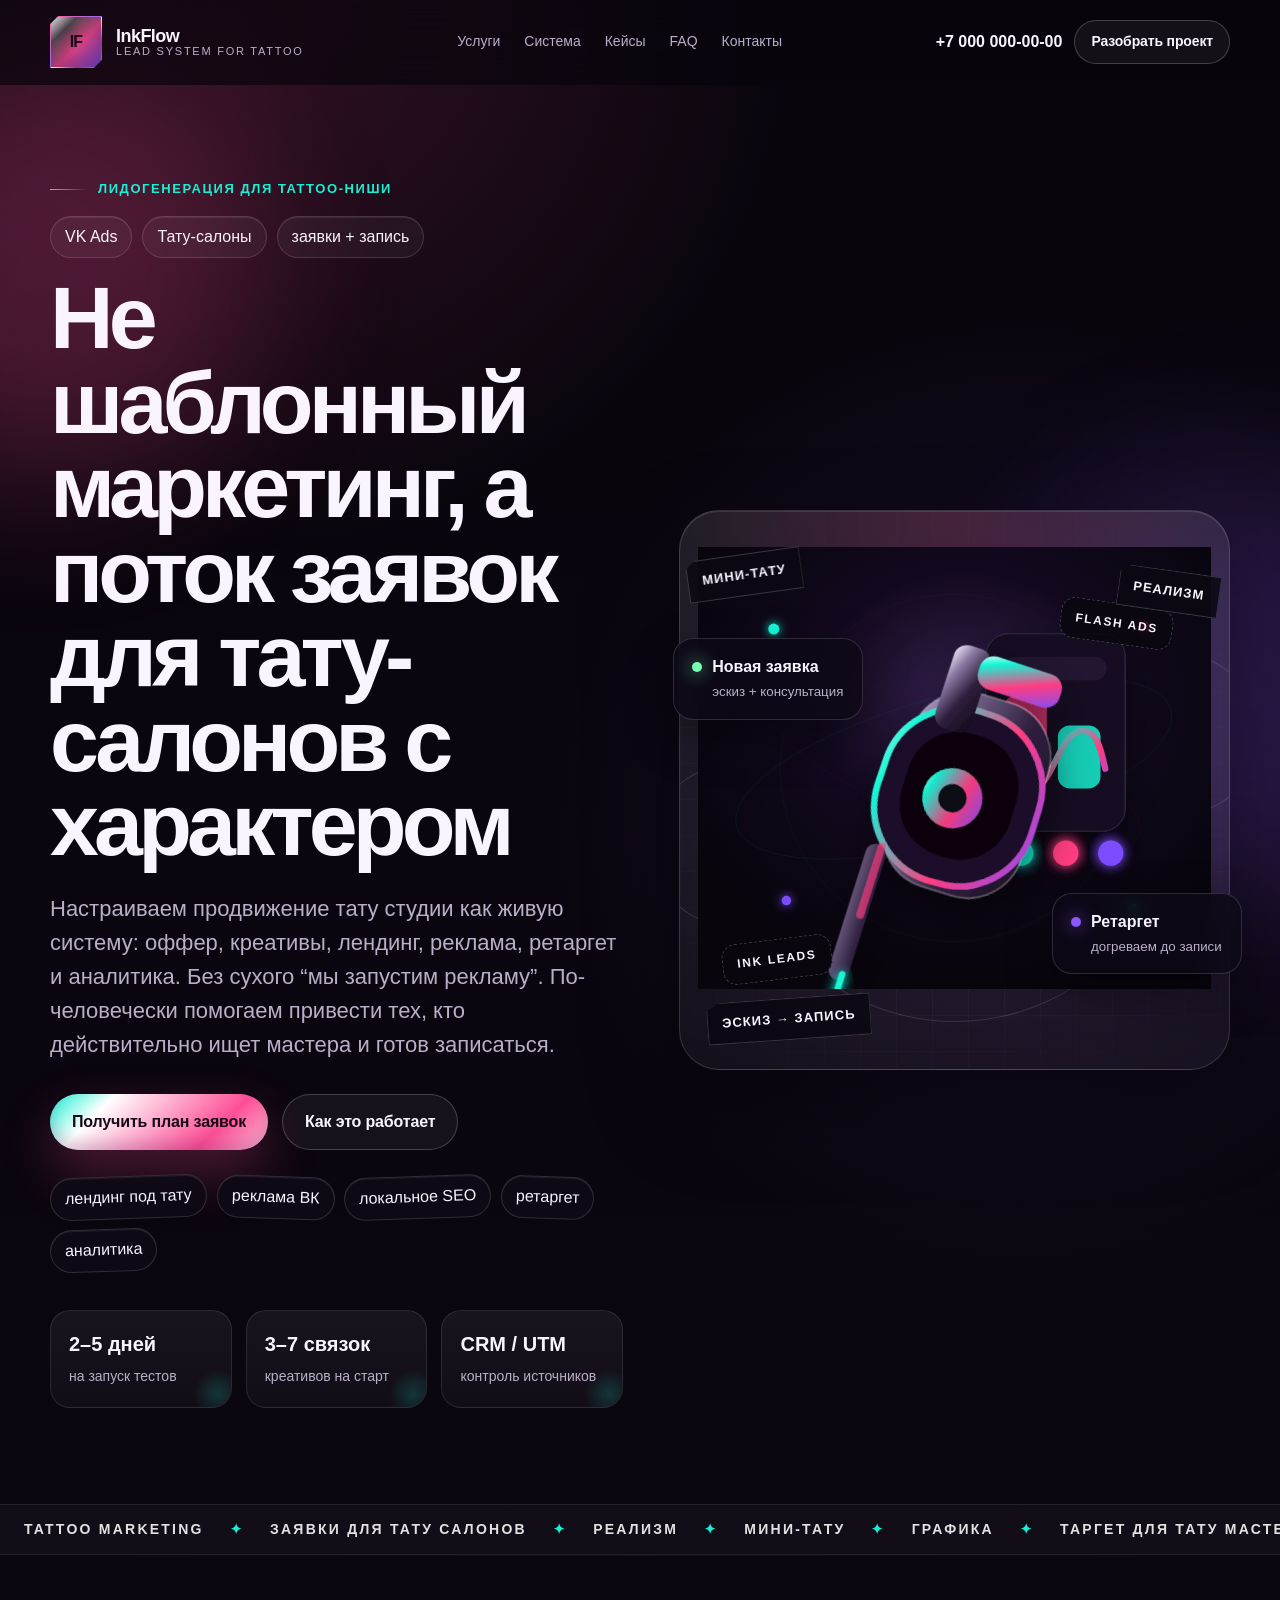
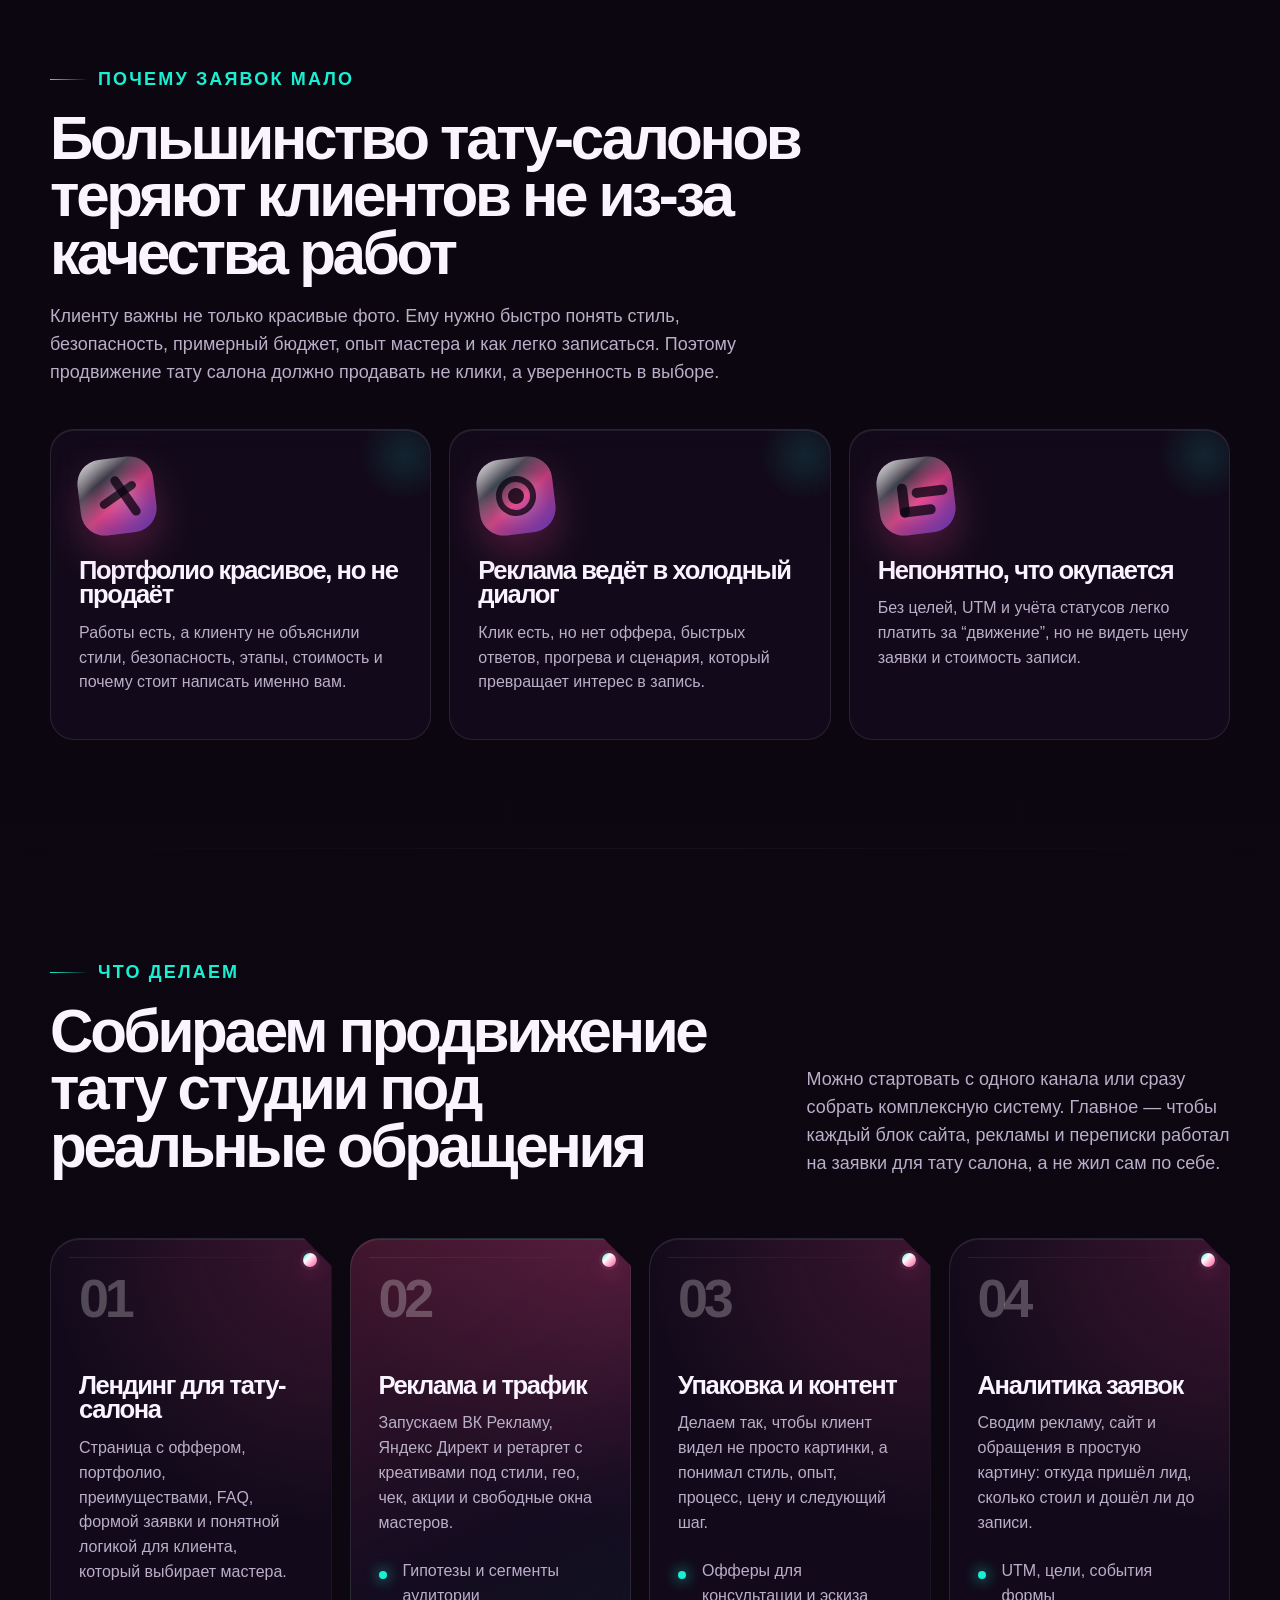
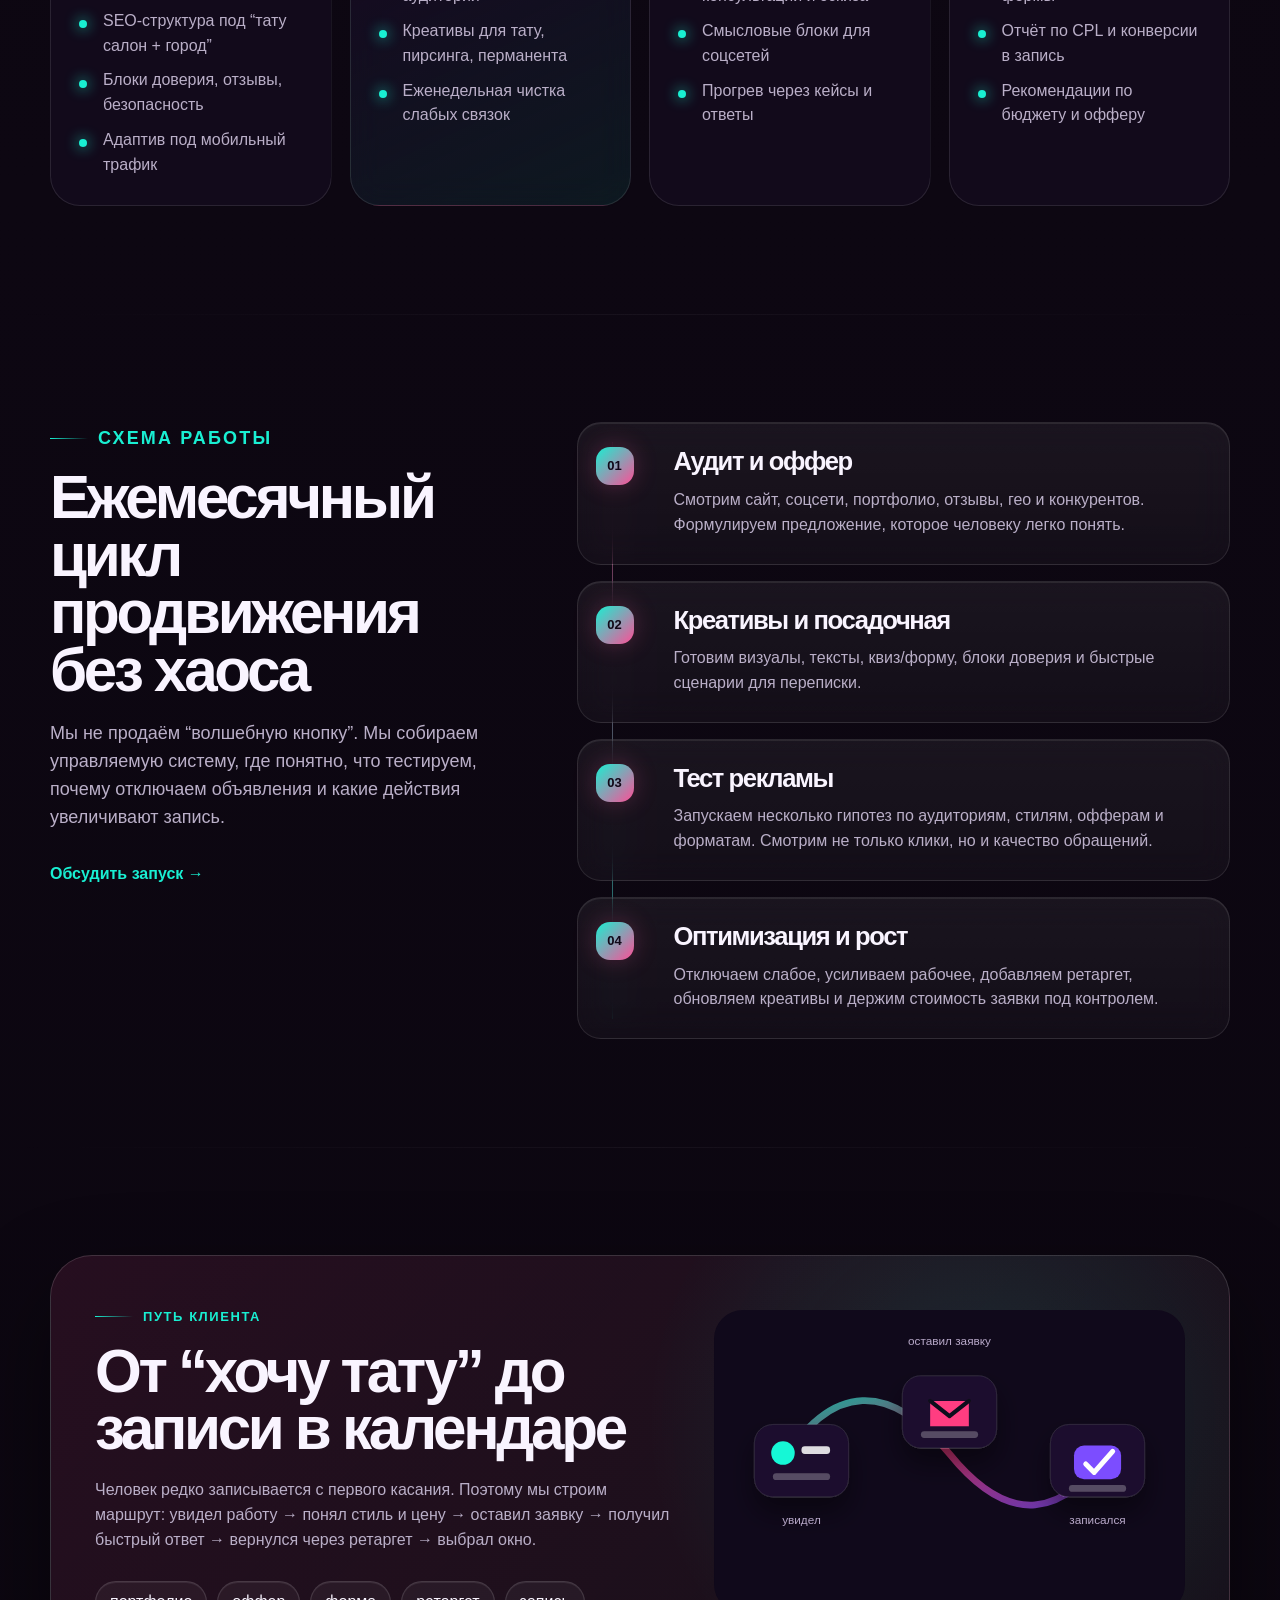
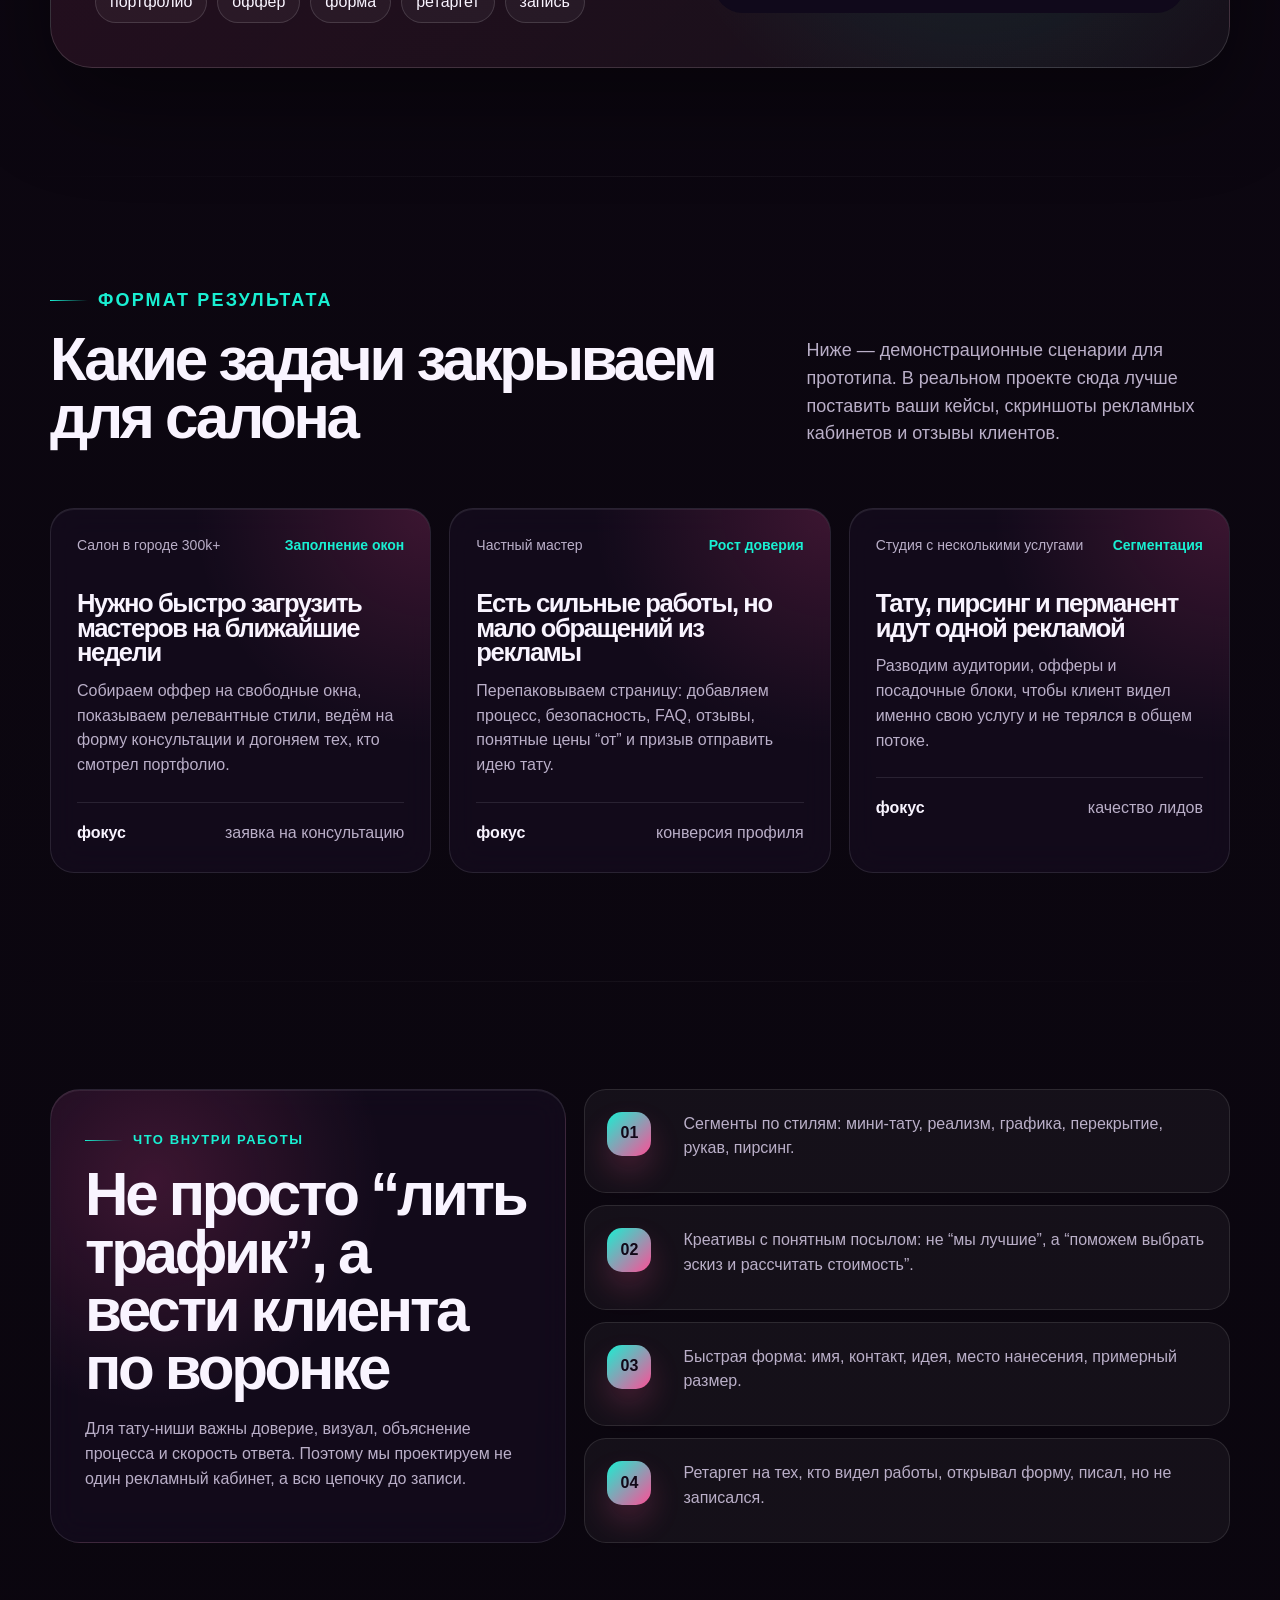
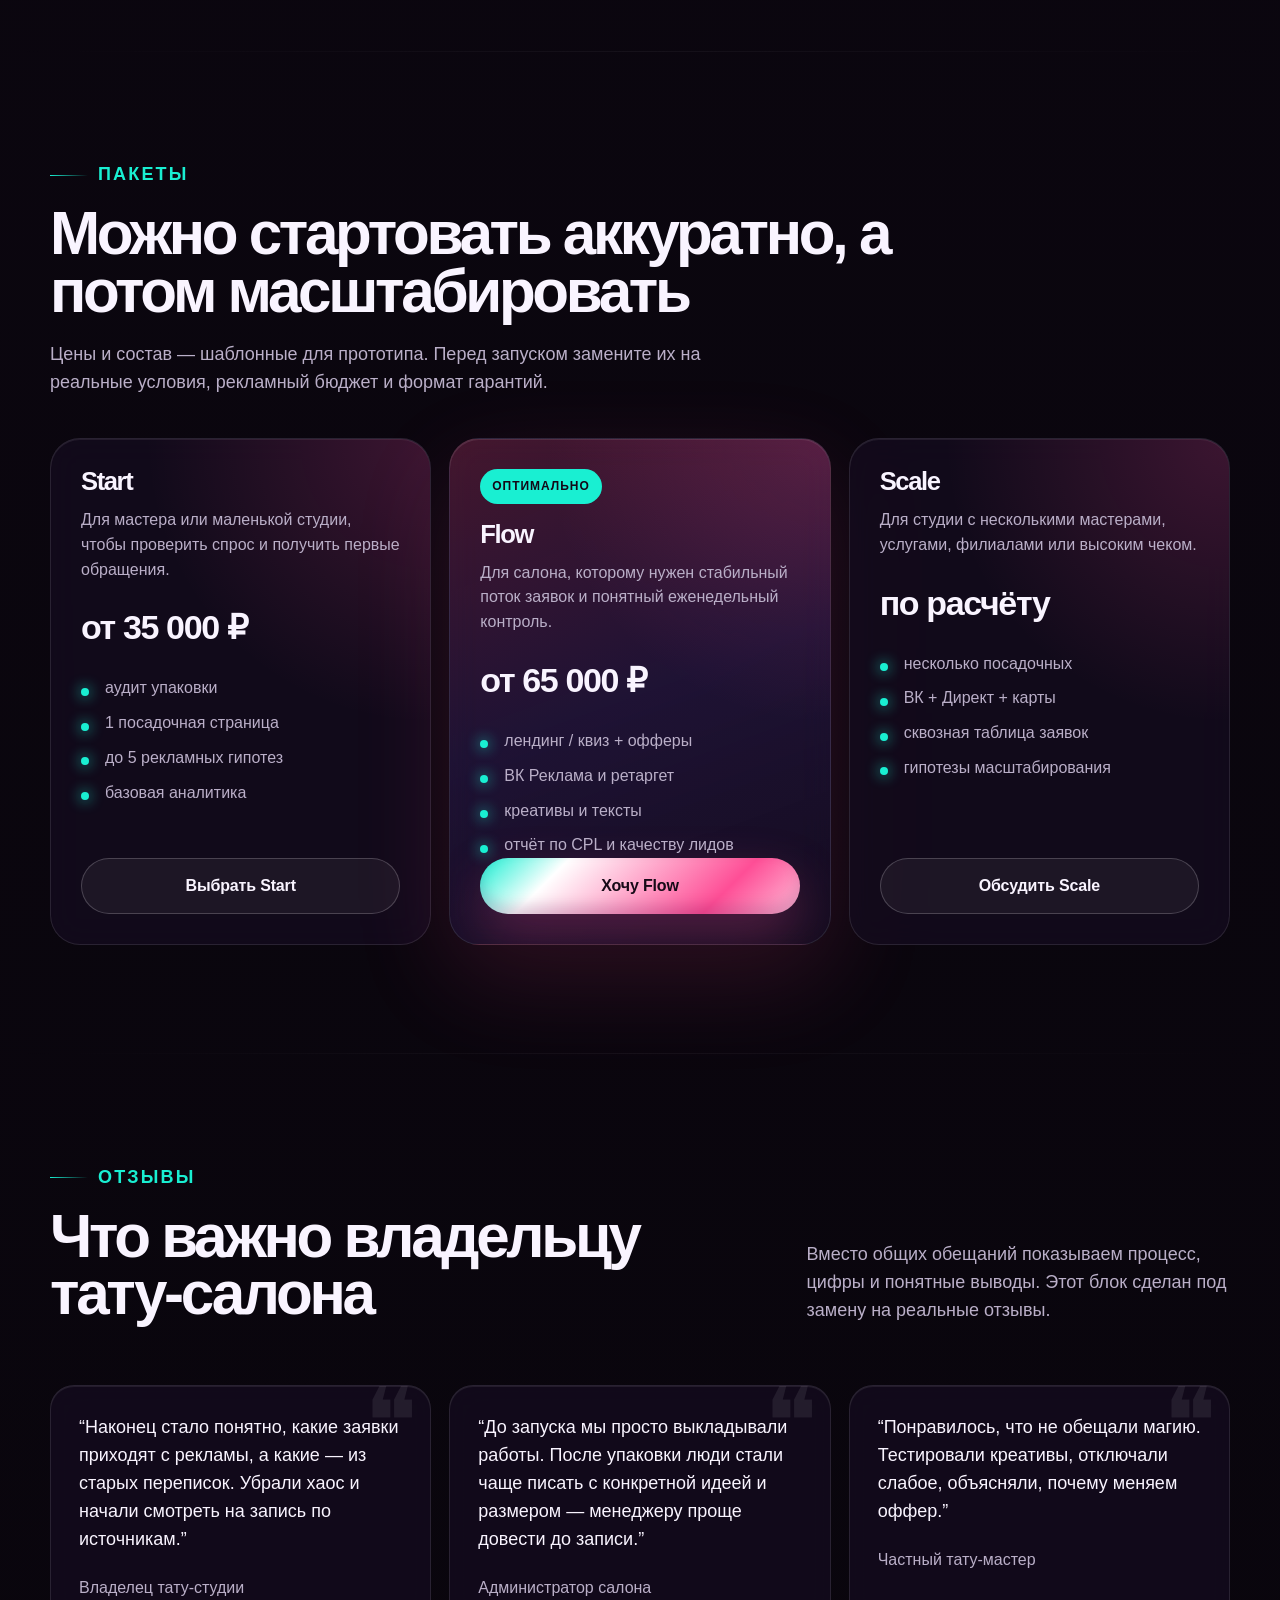
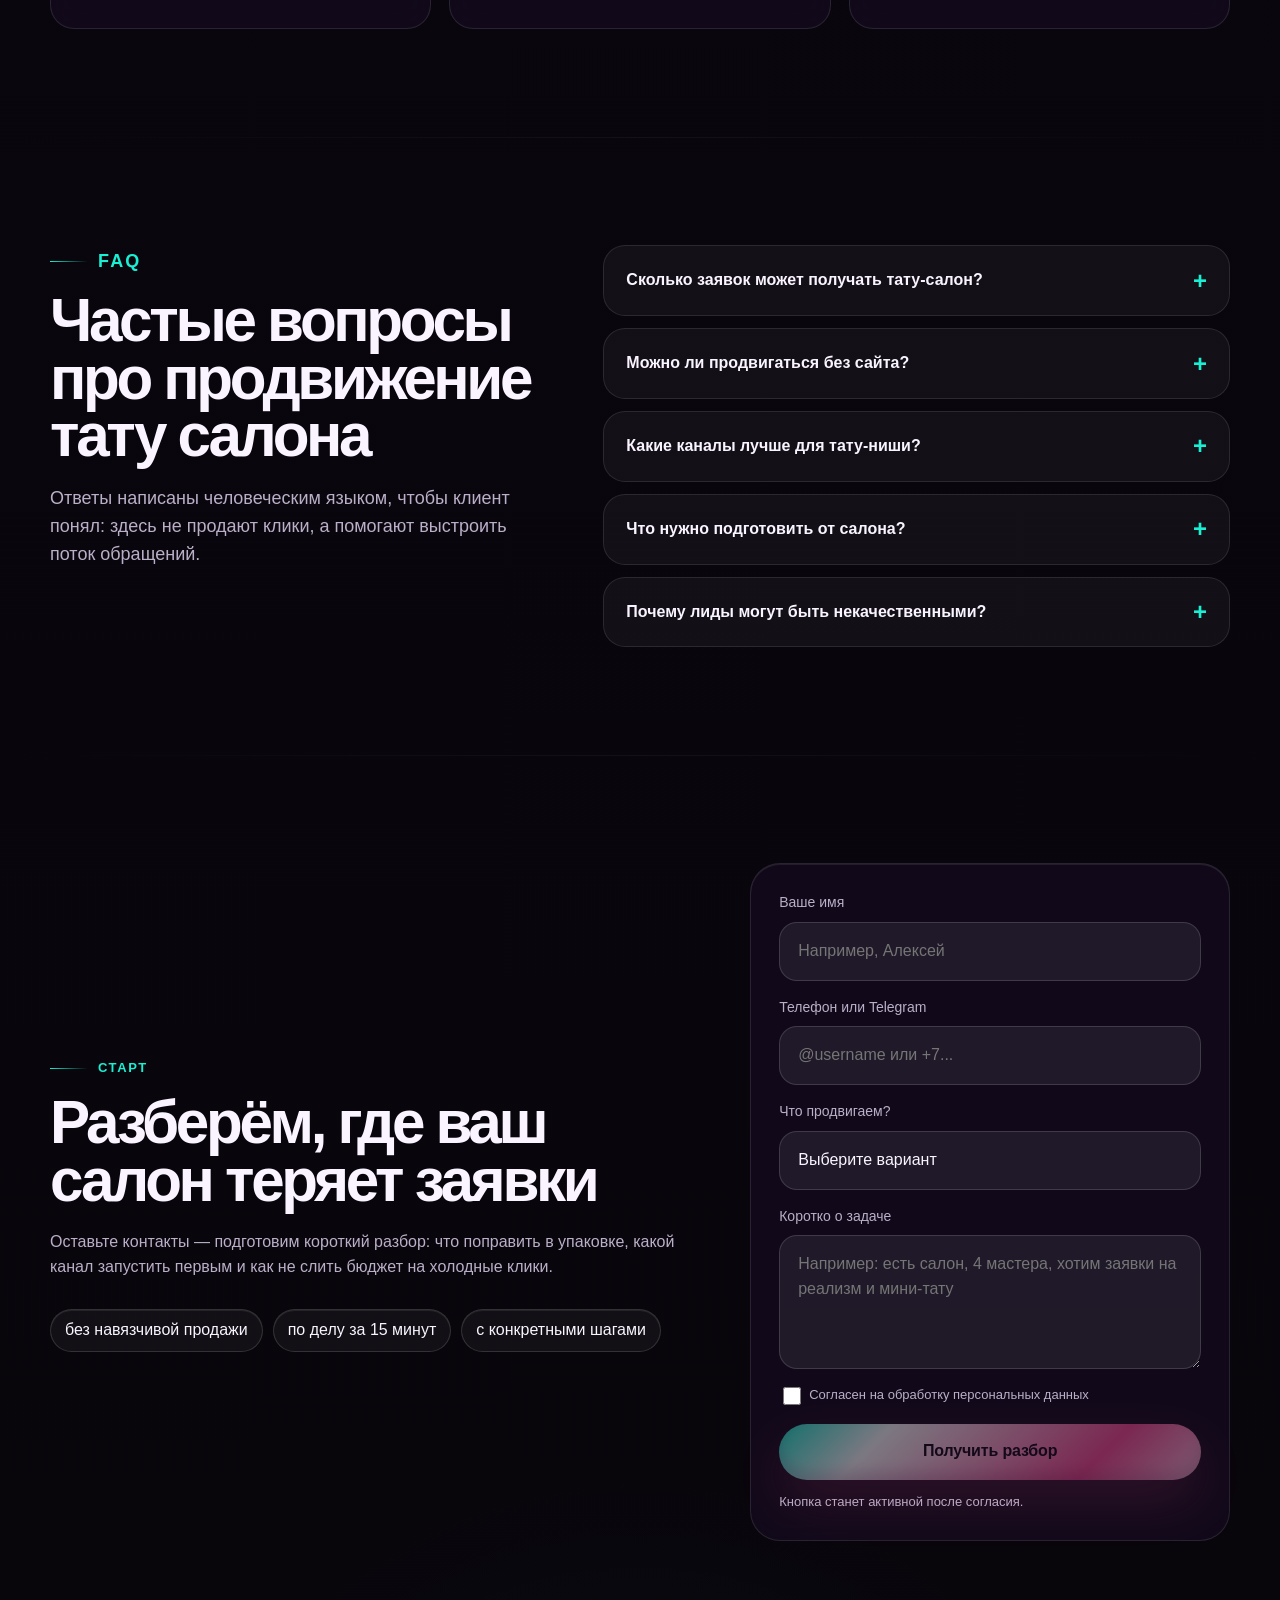
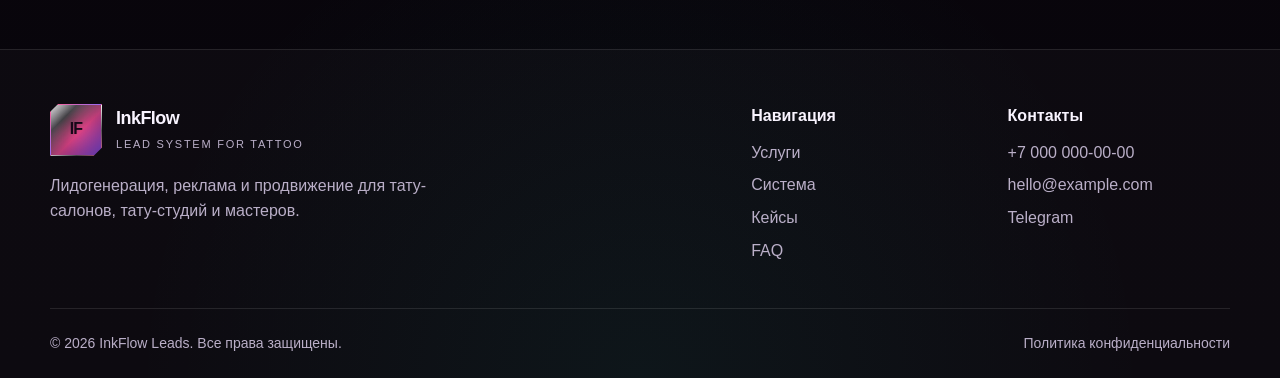
==== commit 42da342a: "V2" ====
--- a/index.html
+++ b/index.html
@@ -6,9 +6,9 @@
   <title>Заявки для тату салонов | Продвижение тату студии и лидогенерация</title>
   <meta name="description" content="Помогаем тату-салонам и мастерам получать стабильные заявки из рекламы, сайта, карт и ретаргета. Настраиваем продвижение тату студии под запись, а не просто клики.">
   <meta name="keywords" content="заявки для тату салонов, продвижение тату салона, реклама тату студии, лидогенерация для тату, таргет для тату мастера, клиенты в тату салон">
-  <meta name="theme-color" content="#0b0612">
+  <meta name="theme-color" content="#09050d">
   <meta property="og:type" content="website">
-  <meta property="og:title" content="Заявки для тату салонов без хаоса в рекламе">
+  <meta property="og:title" content="Заявки для тату-салонов без хаоса в рекламе">
   <meta property="og:description" content="Собираем систему лидогенерации для тату студии: оффер, креативы, посадочная, реклама, ретаргет и аналитика.">
   <meta property="og:image" content="assets/img/og-cover.svg">
   <link rel="icon" type="image/svg+xml" href="assets/img/favicon.svg">
@@ -32,12 +32,13 @@
 
   <div class="page-glow page-glow--one" aria-hidden="true"></div>
   <div class="page-glow page-glow--two" aria-hidden="true"></div>
+  <div class="page-noise" aria-hidden="true"></div>
 
   <header class="site-header" data-header>
     <div class="container header__inner">
       <a class="logo" href="#hero" aria-label="InkFlow Leads — на главную">
         <span class="logo__mark">IF</span>
-        <span class="logo__text"><strong>InkFlow</strong><small>leads for tattoo</small></span>
+        <span class="logo__text"><strong>InkFlow</strong><small>lead system for tattoo</small></span>
       </a>
 
       <nav class="nav" data-nav aria-label="Основное меню">
@@ -63,12 +64,25 @@
       <div class="container hero__grid">
         <div class="hero__content reveal">
           <p class="eyebrow"><span></span>Лидогенерация для tattoo-ниши</p>
-          <h1>Заявки для тату-салонов, которые доходят до записи</h1>
-          <p class="hero__lead">Настраиваем продвижение тату студии как понятную систему: оффер, креативы, лендинг, реклама, ретаргет и аналитика. Без “просто запустили объявления” — работаем за поток обращений и записей.</p>
+          <div class="hero__meta">
+            <span>VK Ads</span>
+            <span>Тату-салоны</span>
+            <span>заявки + запись</span>
+          </div>
+          <h1>Не шаблонный маркетинг, а поток заявок для тату-салонов с характером</h1>
+          <p class="hero__lead">Настраиваем продвижение тату студии как живую систему: оффер, креативы, лендинг, реклама, ретаргет и аналитика. Без сухого “мы запустим рекламу”. По-человечески помогаем привести тех, кто действительно ищет мастера и готов записаться.</p>
 
           <div class="hero__buttons">
             <button class="btn btn--primary" type="button" data-open-modal>Получить план заявок</button>
             <a class="btn btn--secondary" href="#system">Как это работает</a>
+          </div>
+
+          <div class="hero__chips" aria-label="Ключевые направления продвижения">
+            <span>лендинг под тату</span>
+            <span>реклама ВК</span>
+            <span>локальное SEO</span>
+            <span>ретаргет</span>
+            <span>аналитика</span>
           </div>
 
           <div class="hero__trust" aria-label="Ключевые показатели">
@@ -79,9 +93,17 @@
         </div>
 
         <div class="hero__visual reveal reveal--delay" aria-label="Визуальная схема лидогенерации">
+          <div class="hero__badge hero__badge--left">мини-тату</div>
+          <div class="hero__badge hero__badge--right">реализм</div>
+          <div class="hero__badge hero__badge--bottom">эскиз → запись</div>
+
           <div class="orbital-card">
+            <div class="orbital-card__grid"></div>
             <img src="assets/img/hero-ink-machine.svg" alt="3D иллюстрация тату машинки и рекламной системы" width="650" height="560" loading="eager">
-          </div>
+            <div class="flash-sticker flash-sticker--one">flash ads</div>
+            <div class="flash-sticker flash-sticker--two">ink leads</div>
+          </div>
+
           <div class="floating-card floating-card--top">
             <span class="dot dot--green"></span>
             <strong>Новая заявка</strong>
@@ -92,6 +114,29 @@
             <strong>Ретаргет</strong>
             <small>догреваем до записи</small>
           </div>
+        </div>
+      </div>
+    </section>
+
+    <section class="ink-strip" aria-label="Популярные направления">
+      <div class="ink-strip__inner">
+        <div class="ink-strip__track">
+          <span>tattoo marketing</span>
+          <span>заявки для тату салонов</span>
+          <span>реализм</span>
+          <span>мини-тату</span>
+          <span>графика</span>
+          <span>таргет для тату мастера</span>
+          <span>promotion for tattoo studio</span>
+          <span>пирсинг</span>
+          <span>эскиз</span>
+          <span>запись</span>
+          <span>tattoo marketing</span>
+          <span>заявки для тату салонов</span>
+          <span>реализм</span>
+          <span>мини-тату</span>
+          <span>графика</span>
+          <span>таргет для тату мастера</span>
         </div>
       </div>
     </section>
@@ -101,7 +146,7 @@
         <div class="section-heading reveal">
           <p class="eyebrow"><span></span>Почему заявок мало</p>
           <h2 id="problem-title">Большинство тату-салонов теряют клиентов не из-за качества работ</h2>
-          <p>Человек может хотеть тату, но не понимать цену, бояться боли, сомневаться в мастере или просто уйти “подумать”. Поэтому продвижение тату салона должно вести клиента от первого касания до понятного шага: консультации, расчёта или записи.</p>
+          <p>Клиенту важны не только красивые фото. Ему нужно быстро понять стиль, безопасность, примерный бюджет, опыт мастера и как легко записаться. Поэтому продвижение тату салона должно продавать не клики, а уверенность в выборе.</p>
         </div>
 
         <div class="problem__grid">
@@ -113,12 +158,12 @@
           <article class="glass-card reveal">
             <div class="icon3d icon3d--target" aria-hidden="true"></div>
             <h3>Реклама ведёт в холодный диалог</h3>
-            <p>Клик есть, но нет оффера, быстрых ответов, прогрева и скрипта, который превращает интерес в запись.</p>
+            <p>Клик есть, но нет оффера, быстрых ответов, прогрева и сценария, который превращает интерес в запись.</p>
           </article>
           <article class="glass-card reveal">
             <div class="icon3d icon3d--analytics" aria-hidden="true"></div>
             <h3>Непонятно, что окупается</h3>
-            <p>Без целей, UTM и учёта статусов легко платить за “движение”, но не видеть цену заявки и записи.</p>
+            <p>Без целей, UTM и учёта статусов легко платить за “движение”, но не видеть цену заявки и стоимость записи.</p>
           </article>
         </div>
       </div>
@@ -131,11 +176,12 @@
             <p class="eyebrow"><span></span>Что делаем</p>
             <h2 id="services-title">Собираем продвижение тату студии под реальные обращения</h2>
           </div>
-          <p>Можно начать с одного канала или собрать комплексную систему. Главное — чтобы каждый блок сайта, рекламы и переписки работал на заявки для тату салона, а не жил отдельно.</p>
+          <p>Можно стартовать с одного канала или сразу собрать комплексную систему. Главное — чтобы каждый блок сайта, рекламы и переписки работал на заявки для тату салона, а не жил сам по себе.</p>
         </div>
 
         <div class="service-grid">
           <article class="service-card reveal">
+            <div class="service-card__pin"></div>
             <div class="service-card__number">01</div>
             <h3>Лендинг для тату-салона</h3>
             <p>Страница с оффером, портфолио, преимуществами, FAQ, формой заявки и понятной логикой для клиента, который выбирает мастера.</p>
@@ -147,6 +193,7 @@
           </article>
 
           <article class="service-card service-card--accent reveal">
+            <div class="service-card__pin"></div>
             <div class="service-card__number">02</div>
             <h3>Реклама и трафик</h3>
             <p>Запускаем ВК Рекламу, Яндекс Директ и ретаргет с креативами под стили, гео, чек, акции и свободные окна мастеров.</p>
@@ -158,6 +205,7 @@
           </article>
 
           <article class="service-card reveal">
+            <div class="service-card__pin"></div>
             <div class="service-card__number">03</div>
             <h3>Упаковка и контент</h3>
             <p>Делаем так, чтобы клиент видел не просто картинки, а понимал стиль, опыт, процесс, цену и следующий шаг.</p>
@@ -169,6 +217,7 @@
           </article>
 
           <article class="service-card reveal">
+            <div class="service-card__pin"></div>
             <div class="service-card__number">04</div>
             <h3>Аналитика заявок</h3>
             <p>Сводим рекламу, сайт и обращения в простую картину: откуда пришёл лид, сколько стоил и дошёл ли до записи.</p>
@@ -439,7 +488,7 @@
       <div>
         <a class="logo" href="#hero" aria-label="InkFlow Leads — на главную">
           <span class="logo__mark">IF</span>
-          <span class="logo__text"><strong>InkFlow</strong><small>leads for tattoo</small></span>
+          <span class="logo__text"><strong>InkFlow</strong><small>lead system for tattoo</small></span>
         </a>
         <p>Лидогенерация, реклама и продвижение для тату-салонов, тату-студий и мастеров.</p>
       </div>
--- a/assets/css/styles.css
+++ b/assets/css/styles.css
@@ -1,21 +1,26 @@
 :root {
-  --bg: #08050d;
-  --bg-soft: #11091d;
-  --bg-card: rgba(22, 13, 35, 0.72);
-  --text: #fff7fb;
-  --muted: #b8a9c9;
-  --line: rgba(255, 255, 255, 0.12);
-  --accent: #ff3d81;
-  --accent-2: #7c4dff;
-  --accent-3: #12f7d6;
-  --good: #5fffbe;
-  --shadow: 0 24px 80px rgba(0, 0, 0, 0.42);
-  --radius-lg: 34px;
+  --bg: #09050d;
+  --bg-soft: #12081a;
+  --bg-panel: rgba(20, 12, 30, 0.82);
+  --bg-panel-2: rgba(15, 9, 22, 0.88);
+  --text: #f9f4ff;
+  --muted: #baafc8;
+  --line: rgba(255, 255, 255, 0.1);
+  --line-strong: rgba(255, 255, 255, 0.2);
+  --accent: #fe4e96;
+  --accent-2: #8d57ff;
+  --accent-3: #19efd2;
+  --accent-4: #ffc0dd;
+  --good: #76ffb4;
+  --danger: #ff7d7d;
+  --shadow: 0 36px 90px rgba(0, 0, 0, 0.42);
+  --radius-xl: 42px;
+  --radius-lg: 30px;
   --radius-md: 24px;
-  --radius-sm: 16px;
+  --radius-sm: 18px;
   --container: 1180px;
   --header-h: 84px;
-  --transition: 220ms ease;
+  --transition: 240ms ease;
 }
 
 * { box-sizing: border-box; }
@@ -30,9 +35,10 @@
   min-width: 320px;
   color: var(--text);
   background:
-    radial-gradient(circle at 20% 0%, rgba(255, 61, 129, 0.18), transparent 32rem),
-    radial-gradient(circle at 82% 12%, rgba(124, 77, 255, 0.16), transparent 32rem),
-    linear-gradient(180deg, #08050d 0%, #0b0712 48%, #07050b 100%);
+    radial-gradient(circle at 20% 0%, rgba(254, 78, 150, 0.16), transparent 34rem),
+    radial-gradient(circle at 80% 8%, rgba(141, 87, 255, 0.12), transparent 30rem),
+    radial-gradient(circle at 50% 100%, rgba(25, 239, 210, 0.05), transparent 32rem),
+    linear-gradient(180deg, #09050d 0%, #0d0712 34%, #08050b 100%);
   font-family: Inter, -apple-system, BlinkMacSystemFont, "Segoe UI", Roboto, Arial, sans-serif;
   line-height: 1.55;
   overflow-x: hidden;
@@ -43,12 +49,27 @@
 img, svg { max-width: 100%; height: auto; }
 
 a { color: inherit; text-decoration: none; }
-
 button, input, textarea, select { font: inherit; }
-
 button { cursor: pointer; }
 
-::selection { color: #120818; background: var(--accent-3); }
+::selection {
+  color: #140813;
+  background: var(--accent-3);
+}
+
+.page-noise {
+  position: fixed;
+  inset: 0;
+  z-index: -2;
+  pointer-events: none;
+  opacity: 0.08;
+  background-image:
+    radial-gradient(circle at 12px 14px, rgba(255,255,255,0.6) 1px, transparent 1.4px),
+    radial-gradient(circle at 62px 42px, rgba(255,255,255,0.4) 1px, transparent 1.4px),
+    radial-gradient(circle at 108px 26px, rgba(255,255,255,0.5) 1px, transparent 1.6px);
+  background-size: 120px 70px;
+  mix-blend-mode: soft-light;
+}
 
 .skip-link {
   position: fixed;
@@ -58,7 +79,7 @@
   transform: translateY(-160%);
   padding: 12px 16px;
   border-radius: 12px;
-  color: #120818;
+  color: #130a15;
   background: var(--accent-3);
   transition: transform var(--transition);
 }
@@ -72,31 +93,42 @@
 
 .section {
   position: relative;
-  padding: 104px 0;
+  padding: 108px 0;
+}
+
+.section::before {
+  content: "";
+  position: absolute;
+  left: 0;
+  right: 0;
+  top: 0;
+  height: 1px;
+  background: linear-gradient(90deg, transparent, rgba(255,255,255,0.08), transparent);
+  opacity: 0.6;
 }
 
 .page-glow {
   position: fixed;
-  z-index: -1;
+  z-index: -3;
   width: 34vw;
   min-width: 360px;
   aspect-ratio: 1;
   border-radius: 999px;
-  filter: blur(60px);
+  filter: blur(80px);
   opacity: 0.32;
   pointer-events: none;
 }
 
 .page-glow--one {
-  top: 12%;
+  top: 6%;
   left: -14%;
-  background: var(--accent);
+  background: rgba(254, 78, 150, 0.72);
 }
 
 .page-glow--two {
-  right: -12%;
-  bottom: 3%;
-  background: var(--accent-2);
+  right: -14%;
+  bottom: 0;
+  background: rgba(141, 87, 255, 0.58);
 }
 
 .site-header {
@@ -105,7 +137,7 @@
   z-index: 100;
   min-height: var(--header-h);
   border-bottom: 1px solid transparent;
-  background: rgba(8, 5, 13, 0.66);
+  background: rgba(8, 5, 12, 0.68);
   -webkit-backdrop-filter: blur(18px);
   backdrop-filter: blur(18px);
   transition: border-color var(--transition), background var(--transition), box-shadow var(--transition);
@@ -113,8 +145,8 @@
 
 .site-header.is-scrolled {
   border-color: var(--line);
-  background: rgba(8, 5, 13, 0.9);
-  box-shadow: 0 16px 44px rgba(0, 0, 0, 0.25);
+  background: rgba(10, 6, 15, 0.92);
+  box-shadow: 0 16px 44px rgba(0, 0, 0, 0.28);
 }
 
 .header__inner {
@@ -128,28 +160,44 @@
 .logo {
   display: inline-flex;
   align-items: center;
-  gap: 12px;
+  gap: 14px;
   flex-shrink: 0;
 }
 
 .logo__mark {
   display: grid;
   place-items: center;
-  width: 48px;
-  height: 48px;
-  border: 1px solid rgba(255, 255, 255, 0.18);
-  border-radius: 16px;
-  color: #120818;
+  width: 52px;
+  height: 52px;
+  border: 1px solid rgba(255,255,255,0.14);
+  clip-path: polygon(16% 0, 100% 0, 100% 84%, 84% 100%, 0 100%, 0 16%);
+  color: #170818;
   background:
-    linear-gradient(145deg, rgba(255,255,255,0.88), rgba(255,255,255,0.18) 34%, rgba(255,61,129,0.88) 35%, rgba(124,77,255,0.92));
-  box-shadow: inset -7px -9px 18px rgba(34, 5, 40, 0.34), 0 16px 34px rgba(255, 61, 129, 0.28);
+    linear-gradient(135deg, rgba(255,255,255,0.95), rgba(255,255,255,0.2) 26%, rgba(254,78,150,0.95) 56%, rgba(141,87,255,0.95));
+  box-shadow:
+    inset -10px -12px 24px rgba(27, 6, 42, 0.36),
+    inset 8px 8px 12px rgba(255,255,255,0.1),
+    0 18px 36px rgba(254, 78, 150, 0.24);
   font-weight: 900;
-  letter-spacing: -0.04em;
-}
-
-.logo__text { display: grid; line-height: 1.05; }
-.logo__text strong { font-size: 18px; letter-spacing: -0.03em; }
-.logo__text small { color: var(--muted); font-size: 11px; text-transform: uppercase; letter-spacing: 0.15em; }
+  letter-spacing: -0.05em;
+}
+
+.logo__text {
+  display: grid;
+  line-height: 1.05;
+}
+
+.logo__text strong {
+  font-size: 18px;
+  letter-spacing: -0.03em;
+}
+
+.logo__text small {
+  color: var(--muted);
+  font-size: 11px;
+  text-transform: uppercase;
+  letter-spacing: 0.16em;
+}
 
 .nav {
   display: flex;
@@ -163,7 +211,7 @@
 .nav a {
   position: relative;
   padding: 12px 0;
-  transition: color var(--transition);
+  transition: color var(--transition), transform var(--transition);
 }
 
 .nav a::after {
@@ -181,7 +229,11 @@
 }
 
 .nav a:hover,
-.nav a:focus-visible { color: var(--text); }
+.nav a:focus-visible {
+  color: var(--text);
+  transform: translateY(-1px);
+}
+
 .nav a:hover::after,
 .nav a:focus-visible::after { transform: scaleX(1); }
 
@@ -203,7 +255,7 @@
   height: 46px;
   border: 1px solid var(--line);
   border-radius: 16px;
-  background: rgba(255, 255, 255, 0.04);
+  background: rgba(255,255,255,0.04);
 }
 
 .burger span {
@@ -235,29 +287,27 @@
 }
 
 .btn:hover,
-.btn:focus-visible {
-  transform: translateY(-2px);
-}
+.btn:focus-visible { transform: translateY(-2px); }
 
 .btn--primary {
-  color: #160917;
-  background: linear-gradient(135deg, var(--accent-3), #fff 28%, var(--accent) 82%);
-  box-shadow: 0 20px 48px rgba(255, 61, 129, 0.28), inset 0 -8px 14px rgba(71, 3, 65, 0.18);
+  color: #170917;
+  background: linear-gradient(135deg, var(--accent-3), #fff 24%, var(--accent) 74%, #ffbfd9);
+  box-shadow: 0 22px 52px rgba(254, 78, 150, 0.28), inset 0 -8px 14px rgba(71, 3, 65, 0.18);
 }
 
 .btn--primary:hover,
-.btn--primary:focus-visible { box-shadow: 0 24px 60px rgba(255, 61, 129, 0.38); }
+.btn--primary:focus-visible { box-shadow: 0 26px 64px rgba(254, 78, 150, 0.38); }
 
 .btn--secondary,
 .btn--ghost {
-  border: 1px solid var(--line);
-  background: rgba(255, 255, 255, 0.06);
+  border: 1px solid var(--line-strong);
+  background: rgba(255,255,255,0.05);
 }
 
 .btn--secondary:hover,
 .btn--ghost:hover,
 .btn--secondary:focus-visible,
-.btn--ghost:focus-visible { background: rgba(255, 255, 255, 0.1); }
+.btn--ghost:focus-visible { background: rgba(255,255,255,0.09); }
 
 .btn--small { min-height: 44px; padding: 0 16px; font-size: 14px; }
 .btn--wide { width: 100%; }
@@ -291,7 +341,7 @@
 h1 {
   margin-bottom: 24px;
   font-size: clamp(44px, 7vw, 88px);
-  max-width: 840px;
+  max-width: 880px;
 }
 
 h2 {
@@ -319,8 +369,8 @@
   inset: 0;
   z-index: -1;
   background-image:
-    linear-gradient(rgba(255,255,255,0.035) 1px, transparent 1px),
-    linear-gradient(90deg, rgba(255,255,255,0.035) 1px, transparent 1px);
+    linear-gradient(rgba(255,255,255,0.032) 1px, transparent 1px),
+    linear-gradient(90deg, rgba(255,255,255,0.032) 1px, transparent 1px);
   background-size: 54px 54px;
   mask-image: linear-gradient(180deg, #000, transparent 88%);
   -webkit-mask-image: linear-gradient(180deg, #000, transparent 88%);
@@ -328,9 +378,31 @@
 
 .hero__grid {
   display: grid;
-  grid-template-columns: minmax(0, 1.05fr) minmax(360px, 0.95fr);
+  grid-template-columns: minmax(0, 1.02fr) minmax(360px, 0.98fr);
   align-items: center;
   gap: 56px;
+}
+
+.hero__meta {
+  display: flex;
+  flex-wrap: wrap;
+  gap: 10px;
+  margin-bottom: 18px;
+}
+
+.hero__meta span,
+.hero__chips span,
+.contact__features span,
+.lead-map__chips span {
+  display: inline-flex;
+  align-items: center;
+  min-height: 34px;
+  padding: 8px 14px;
+  border: 1px solid rgba(255,255,255,0.14);
+  border-radius: 999px;
+  color: var(--text);
+  background: rgba(255,255,255,0.045);
+  box-shadow: inset 0 1px 0 rgba(255,255,255,0.08);
 }
 
 .hero__lead {
@@ -344,21 +416,51 @@
   align-items: center;
   flex-wrap: wrap;
   gap: 14px;
+  margin-bottom: 26px;
+}
+
+.hero__chips {
+  display: flex;
+  flex-wrap: wrap;
+  gap: 10px;
   margin-bottom: 38px;
 }
 
+.hero__chips span {
+  position: relative;
+  transform: rotate(-2deg);
+  background: rgba(16, 10, 22, 0.92);
+}
+
+.hero__chips span:nth-child(even) {
+  transform: rotate(2deg);
+}
+
 .hero__trust {
   display: grid;
   grid-template-columns: repeat(3, minmax(0, 1fr));
-  gap: 12px;
+  gap: 14px;
   max-width: 720px;
 }
 
 .hero__trust div {
+  position: relative;
   padding: 18px;
   border: 1px solid var(--line);
   border-radius: 20px;
-  background: rgba(255, 255, 255, 0.045);
+  background: linear-gradient(180deg, rgba(255,255,255,0.06), rgba(255,255,255,0.03));
+  overflow: hidden;
+}
+
+.hero__trust div::after {
+  content: "";
+  position: absolute;
+  right: -12px;
+  bottom: -12px;
+  width: 50px;
+  height: 50px;
+  border-radius: 50%;
+  background: radial-gradient(circle, rgba(25,239,210,0.18), transparent 70%);
 }
 
 .hero__trust strong {
@@ -374,21 +476,58 @@
 
 .hero__visual {
   position: relative;
-  min-height: 520px;
+  min-height: 580px;
   display: grid;
   place-items: center;
 }
 
+.hero__badge {
+  position: absolute;
+  z-index: 3;
+  padding: 10px 14px;
+  border: 1px solid rgba(255,255,255,0.18);
+  clip-path: polygon(9% 0, 100% 0, 100% 100%, 0 100%, 0 18%);
+  color: var(--text);
+  font-weight: 800;
+  font-size: 13px;
+  text-transform: uppercase;
+  letter-spacing: 0.08em;
+  background: rgba(12, 8, 19, 0.88);
+  box-shadow: 0 18px 34px rgba(0,0,0,0.32);
+}
+
+.hero__badge--left {
+  top: 54px;
+  left: 8px;
+  transform: rotate(-8deg);
+}
+
+.hero__badge--right {
+  top: 70px;
+  right: 10px;
+  transform: rotate(8deg);
+}
+
+.hero__badge--bottom {
+  bottom: 40px;
+  left: 28px;
+  transform: rotate(-4deg);
+}
+
 .orbital-card {
   position: relative;
-  width: min(100%, 560px);
+  width: min(100%, 600px);
+  min-height: 560px;
+  padding: 18px;
   border: 1px solid rgba(255,255,255,0.14);
-  border-radius: 42px;
-  background: radial-gradient(circle at 50% 0%, rgba(255,61,129,0.18), rgba(255,255,255,0.04) 44%, rgba(255,255,255,0.02));
-  box-shadow: var(--shadow), inset 0 1px 0 rgba(255, 255, 255, 0.12);
+  border-radius: 40px;
+  background:
+    linear-gradient(180deg, rgba(255,255,255,0.06), rgba(255,255,255,0.02)),
+    radial-gradient(circle at 50% 0%, rgba(254,78,150,0.18), rgba(255,255,255,0.04) 44%, rgba(255,255,255,0.02));
+  box-shadow: var(--shadow), inset 0 1px 0 rgba(255,255,255,0.1);
   overflow: hidden;
   transform-style: preserve-3d;
-  animation: cardFloat 6s ease-in-out infinite;
+  animation: cardFloat 7s ease-in-out infinite;
 }
 
 .orbital-card::before,
@@ -401,22 +540,65 @@
 }
 
 .orbital-card::before {
-  width: 430px;
-  height: 430px;
+  width: 440px;
+  height: 440px;
   left: 50%;
-  top: 50%;
-  transform: translate(-50%, -50%) rotate(20deg);
+  top: 52%;
+  transform: translate(-50%, -50%) rotate(18deg);
 }
 
 .orbital-card::after {
-  width: 580px;
+  width: 620px;
   height: 160px;
   left: 50%;
   top: 50%;
-  transform: translate(-50%, -50%) rotate(-16deg);
-}
-
-.orbital-card img { position: relative; z-index: 1; display: block; }
+  transform: translate(-50%, -50%) rotate(-14deg);
+}
+
+.orbital-card__grid {
+  position: absolute;
+  inset: 0;
+  background-image:
+    linear-gradient(rgba(255,255,255,0.035) 1px, transparent 1px),
+    linear-gradient(90deg, rgba(255,255,255,0.035) 1px, transparent 1px);
+  background-size: 36px 36px;
+  mask-image: radial-gradient(circle at 50% 50%, #000 56%, transparent 100%);
+  -webkit-mask-image: radial-gradient(circle at 50% 50%, #000 56%, transparent 100%);
+  opacity: 0.7;
+}
+
+.orbital-card img {
+  position: relative;
+  z-index: 1;
+  display: block;
+  margin: 18px auto 0;
+}
+
+.flash-sticker {
+  position: absolute;
+  z-index: 2;
+  padding: 10px 14px;
+  border: 1px dashed rgba(255,255,255,0.22);
+  border-radius: 14px;
+  color: var(--text);
+  font-weight: 800;
+  text-transform: uppercase;
+  letter-spacing: 0.14em;
+  font-size: 12px;
+  background: rgba(10, 7, 16, 0.86);
+}
+
+.flash-sticker--one {
+  top: 92px;
+  right: 56px;
+  transform: rotate(8deg);
+}
+
+.flash-sticker--two {
+  bottom: 90px;
+  left: 42px;
+  transform: rotate(-7deg);
+}
 
 @keyframes cardFloat {
   0%, 100% { transform: translateY(0) rotateX(0deg) rotateY(0deg); }
@@ -428,11 +610,11 @@
   z-index: 2;
   display: grid;
   gap: 2px;
-  min-width: 180px;
+  min-width: 190px;
   padding: 16px 18px;
   border: 1px solid rgba(255,255,255,0.14);
   border-radius: 20px;
-  background: rgba(14, 9, 23, 0.76);
+  background: rgba(14, 9, 23, 0.84);
   -webkit-backdrop-filter: blur(16px);
   backdrop-filter: blur(16px);
   box-shadow: 0 18px 45px rgba(0,0,0,0.36);
@@ -440,8 +622,8 @@
 
 .floating-card strong { padding-left: 20px; }
 .floating-card small { padding-left: 20px; color: var(--muted); }
-.floating-card--top { top: 72px; left: -6px; animation: cardFloat 7s ease-in-out infinite; }
-.floating-card--bottom { right: -12px; bottom: 82px; animation: cardFloat 7s 1.5s ease-in-out infinite; }
+.floating-card--top { top: 138px; left: -6px; animation: cardFloat 7s ease-in-out infinite; }
+.floating-card--bottom { right: -12px; bottom: 106px; animation: cardFloat 7s 1.5s ease-in-out infinite; }
 
 .dot {
   position: absolute;
@@ -451,8 +633,53 @@
   height: 10px;
   border-radius: 999px;
 }
+
 .dot--green { background: var(--good); box-shadow: 0 0 18px var(--good); }
 .dot--purple { background: var(--accent-2); box-shadow: 0 0 18px var(--accent-2); }
+
+.ink-strip {
+  position: relative;
+  padding: 14px 0;
+  border-top: 1px solid rgba(255,255,255,0.08);
+  border-bottom: 1px solid rgba(255,255,255,0.08);
+  background: rgba(255,255,255,0.03);
+  overflow: hidden;
+}
+
+.ink-strip__inner {
+  display: flex;
+  overflow: hidden;
+}
+
+.ink-strip__track {
+  display: flex;
+  align-items: center;
+  gap: 26px;
+  min-width: max-content;
+  padding-left: 24px;
+  animation: marquee 28s linear infinite;
+}
+
+.ink-strip__track span {
+  position: relative;
+  color: rgba(255,255,255,0.88);
+  font-size: 14px;
+  font-weight: 700;
+  text-transform: uppercase;
+  letter-spacing: 0.16em;
+  white-space: nowrap;
+}
+
+.ink-strip__track span::after {
+  content: "✦";
+  margin-left: 26px;
+  color: var(--accent-3);
+}
+
+@keyframes marquee {
+  from { transform: translateX(0); }
+  to { transform: translateX(-50%); }
+}
 
 .section-heading {
   max-width: 850px;
@@ -493,15 +720,28 @@
 .lead-form,
 .timeline__item {
   border: 1px solid var(--line);
-  background: var(--bg-card);
+  background: var(--bg-panel);
   -webkit-backdrop-filter: blur(16px);
   backdrop-filter: blur(16px);
   box-shadow: inset 0 1px 0 rgba(255,255,255,0.08);
 }
 
 .glass-card {
+  position: relative;
   padding: 28px;
   border-radius: var(--radius-md);
+  overflow: hidden;
+}
+
+.glass-card::after {
+  content: "";
+  position: absolute;
+  right: -20px;
+  top: -20px;
+  width: 90px;
+  height: 90px;
+  border-radius: 50%;
+  background: radial-gradient(circle, rgba(25,239,210,0.12), transparent 70%);
 }
 
 .icon3d {
@@ -510,8 +750,8 @@
   height: 76px;
   margin-bottom: 24px;
   border-radius: 24px;
-  background: linear-gradient(145deg, rgba(255,255,255,0.92), rgba(255,255,255,0.18) 30%, rgba(255,61,129,0.95) 55%, rgba(124,77,255,0.94));
-  box-shadow: 0 18px 40px rgba(255,61,129,0.26), inset -12px -14px 24px rgba(25, 6, 49, 0.35), inset 8px 8px 14px rgba(255, 255, 255, 0.18);
+  background: linear-gradient(145deg, rgba(255,255,255,0.92), rgba(255,255,255,0.18) 30%, rgba(254,78,150,0.95) 55%, rgba(141,87,255,0.94));
+  box-shadow: 0 18px 40px rgba(254,78,150,0.26), inset -12px -14px 24px rgba(25, 6, 49, 0.35), inset 8px 8px 14px rgba(255, 255, 255, 0.18);
   transform: rotate(-7deg);
 }
 
@@ -534,8 +774,9 @@
   position: relative;
   overflow: hidden;
   min-height: 420px;
-  padding: 28px;
+  padding: 32px 28px 28px;
   border-radius: var(--radius-lg);
+  clip-path: polygon(0 0, calc(100% - 28px) 0, 100% 28px, 100% 100%, 0 100%);
 }
 
 .service-card::before,
@@ -544,20 +785,41 @@
   content: "";
   position: absolute;
   inset: 0;
-  background: radial-gradient(circle at 100% 0%, rgba(255,61,129,0.18), transparent 45%);
+  background: radial-gradient(circle at 100% 0%, rgba(254,78,150,0.18), transparent 45%);
   pointer-events: none;
 }
 
+.service-card::after {
+  content: "";
+  position: absolute;
+  left: 18px;
+  right: 18px;
+  top: 18px;
+  height: 1px;
+  background: linear-gradient(90deg, rgba(255,255,255,0.08), transparent);
+}
+
 .service-card--accent {
-  background: linear-gradient(155deg, rgba(255, 61, 129, 0.24), rgba(22, 13, 35, 0.78) 52%, rgba(18, 247, 214, 0.08));
+  background: linear-gradient(155deg, rgba(254, 78, 150, 0.22), rgba(22, 13, 35, 0.84) 52%, rgba(25, 239, 210, 0.08));
+}
+
+.service-card__pin {
+  position: absolute;
+  top: 14px;
+  right: 14px;
+  width: 14px;
+  height: 14px;
+  border-radius: 50%;
+  background: linear-gradient(135deg, var(--accent-3), #fff 35%, var(--accent));
+  box-shadow: 0 0 0 3px rgba(255,255,255,0.05), 0 8px 18px rgba(254,78,150,0.22);
 }
 
 .service-card__number {
   position: relative;
   z-index: 1;
-  margin-bottom: 52px;
-  color: rgba(255,255,255,0.34);
-  font-size: 48px;
+  margin-bottom: 48px;
+  color: rgba(255,255,255,0.26);
+  font-size: 54px;
   line-height: 1;
   font-weight: 900;
   letter-spacing: -0.08em;
@@ -636,6 +898,7 @@
   position: relative;
   padding: 26px 26px 26px 96px;
   border-radius: var(--radius-md);
+  background: linear-gradient(180deg, rgba(255,255,255,0.06), rgba(255,255,255,0.03));
 }
 
 .timeline__item span {
@@ -649,7 +912,7 @@
   border-radius: 14px;
   color: #110818;
   background: linear-gradient(135deg, var(--accent-3), var(--accent));
-  box-shadow: 0 0 24px rgba(255, 61, 129, 0.24);
+  box-shadow: 0 0 24px rgba(254, 78, 150, 0.24);
   font-weight: 900;
   font-size: 13px;
 }
@@ -665,8 +928,8 @@
   border: 1px solid rgba(255,255,255,0.14);
   border-radius: 42px;
   background:
-    radial-gradient(circle at 78% 40%, rgba(18,247,214,0.12), transparent 34%),
-    linear-gradient(135deg, rgba(255,61,129,0.12), rgba(255,255,255,0.045));
+    radial-gradient(circle at 78% 40%, rgba(25,239,210,0.12), transparent 34%),
+    linear-gradient(135deg, rgba(254,78,150,0.11), rgba(255,255,255,0.045));
   box-shadow: var(--shadow);
 }
 
@@ -675,15 +938,6 @@
   flex-wrap: wrap;
   gap: 10px;
   margin-top: 28px;
-}
-
-.lead-map__chips span {
-  padding: 9px 14px;
-  border: 1px solid var(--line);
-  border-radius: 999px;
-  color: var(--text);
-  background: rgba(255,255,255,0.05);
-  font-size: 14px;
 }
 
 .case-card {
@@ -732,8 +986,8 @@
   padding: 34px;
   border-radius: var(--radius-lg);
   background:
-    radial-gradient(circle at 20% 20%, rgba(255,61,129,0.18), transparent 42%),
-    var(--bg-card);
+    radial-gradient(circle at 20% 20%, rgba(254,78,150,0.18), transparent 42%),
+    var(--bg-panel);
 }
 
 .proof__list {
@@ -760,7 +1014,7 @@
   border-radius: 15px;
   color: #120818;
   background: linear-gradient(135deg, var(--accent-3), var(--accent));
-  box-shadow: 0 16px 30px rgba(255, 61, 129, 0.2);
+  box-shadow: 0 16px 30px rgba(254, 78, 150, 0.2);
 }
 
 .proof-item span { color: var(--muted); }
@@ -777,8 +1031,8 @@
 
 .price-card--hot {
   transform: translateY(-14px);
-  background: linear-gradient(160deg, rgba(255,61,129,0.24), rgba(124,77,255,0.16), rgba(22,13,35,0.82));
-  box-shadow: 0 34px 100px rgba(255,61,129,0.14), inset 0 1px 0 rgba(255,255,255,0.1);
+  background: linear-gradient(160deg, rgba(254,78,150,0.24), rgba(141,87,255,0.16), rgba(22,13,35,0.82));
+  box-shadow: 0 34px 100px rgba(254,78,150,0.14), inset 0 1px 0 rgba(255,255,255,0.1);
 }
 
 .badge {
@@ -809,12 +1063,26 @@
 .price-card .btn { margin-top: auto; }
 
 .review-card {
+  position: relative;
   margin: 0;
   padding: 28px;
   border-radius: var(--radius-md);
+  overflow: hidden;
+}
+
+.review-card::before {
+  content: "❝";
+  position: absolute;
+  top: -14px;
+  right: 12px;
+  color: rgba(255,255,255,0.08);
+  font-size: 100px;
+  line-height: 1;
 }
 
 .review-card p {
+  position: relative;
+  z-index: 1;
   margin-bottom: 22px;
   color: var(--text);
   font-size: 18px;
@@ -890,14 +1158,6 @@
   flex-wrap: wrap;
   gap: 10px;
   margin-top: 30px;
-}
-
-.contact__features span {
-  padding: 10px 14px;
-  border: 1px solid var(--line);
-  border-radius: 999px;
-  color: var(--text);
-  background: rgba(255,255,255,0.05);
 }
 
 .lead-form {
@@ -937,8 +1197,8 @@
 .lead-form input:focus,
 .lead-form textarea:focus,
 .lead-form select:focus {
-  border-color: rgba(18,247,214,0.72);
-  box-shadow: 0 0 0 4px rgba(18,247,214,0.1);
+  border-color: rgba(25,239,210,0.72);
+  box-shadow: 0 0 0 4px rgba(25,239,210,0.1);
   background: rgba(255,255,255,0.09);
 }
 
@@ -1075,7 +1335,7 @@
     padding: 16px;
     border: 1px solid var(--line);
     border-radius: 24px;
-    background: rgba(12, 7, 19, 0.96);
+    background: rgba(12, 7, 19, 0.97);
     box-shadow: var(--shadow);
     transform: translateY(-12px);
     opacity: 0;
@@ -1107,8 +1367,8 @@
   .review-grid,
   .pricing-grid { grid-template-columns: 1fr; }
   .price-card--hot { transform: none; }
-  .floating-card--top { left: 0; top: 30px; }
-  .floating-card--bottom { right: 0; bottom: 38px; }
+  .floating-card--top { left: 0; top: 40px; }
+  .floating-card--bottom { right: 0; bottom: 56px; }
   .footer__grid { grid-template-columns: 1fr 1fr; }
   .footer__grid > div:first-child { grid-column: 1 / -1; }
 }
@@ -1119,7 +1379,7 @@
   h1 { font-size: clamp(38px, 12vw, 54px); }
   h2 { font-size: clamp(30px, 9vw, 42px); }
   h3 { line-height: 1.05; }
-  .logo__mark { width: 44px; height: 44px; border-radius: 14px; }
+  .logo__mark { width: 46px; height: 46px; }
   .logo__text small { display: none; }
   .hero__buttons .btn { width: 100%; }
   .hero__trust { grid-template-columns: 1fr; }
@@ -1139,10 +1399,30 @@
     animation: none;
   }
   .hero__visual { display: block; }
-  .orbital-card { border-radius: 30px; }
+  .hero__badge {
+    position: relative;
+    display: inline-flex;
+    margin: 0 10px 10px 0;
+    inset: auto;
+    transform: none;
+  }
+  .orbital-card {
+    min-height: auto;
+    border-radius: 30px;
+    margin-top: 10px;
+  }
+  .flash-sticker--one {
+    top: 76px;
+    right: 20px;
+  }
+  .flash-sticker--two {
+    bottom: 54px;
+    left: 18px;
+  }
   .lead-form { padding: 22px; border-radius: 26px; }
   .modal__dialog { padding: 28px 20px 22px; border-radius: 28px; }
   .footer__grid, .footer__bottom { display: grid; grid-template-columns: 1fr; }
+  .ink-strip__track span { font-size: 12px; }
 }
 
 @media (max-width: 420px) {
--- a/assets/css/styles.css
+++ b/assets/css/styles.css
@@ -1,21 +1,26 @@
 :root {
-  --bg: #08050d;
-  --bg-soft: #11091d;
-  --bg-card: rgba(22, 13, 35, 0.72);
-  --text: #fff7fb;
-  --muted: #b8a9c9;
-  --line: rgba(255, 255, 255, 0.12);
-  --accent: #ff3d81;
-  --accent-2: #7c4dff;
-  --accent-3: #12f7d6;
-  --good: #5fffbe;
-  --shadow: 0 24px 80px rgba(0, 0, 0, 0.42);
-  --radius-lg: 34px;
+  --bg: #09050d;
+  --bg-soft: #12081a;
+  --bg-panel: rgba(20, 12, 30, 0.82);
+  --bg-panel-2: rgba(15, 9, 22, 0.88);
+  --text: #f9f4ff;
+  --muted: #baafc8;
+  --line: rgba(255, 255, 255, 0.1);
+  --line-strong: rgba(255, 255, 255, 0.2);
+  --accent: #fe4e96;
+  --accent-2: #8d57ff;
+  --accent-3: #19efd2;
+  --accent-4: #ffc0dd;
+  --good: #76ffb4;
+  --danger: #ff7d7d;
+  --shadow: 0 36px 90px rgba(0, 0, 0, 0.42);
+  --radius-xl: 42px;
+  --radius-lg: 30px;
   --radius-md: 24px;
-  --radius-sm: 16px;
+  --radius-sm: 18px;
   --container: 1180px;
   --header-h: 84px;
-  --transition: 220ms ease;
+  --transition: 240ms ease;
 }
 
 * { box-sizing: border-box; }
@@ -30,9 +35,10 @@
   min-width: 320px;
   color: var(--text);
   background:
-    radial-gradient(circle at 20% 0%, rgba(255, 61, 129, 0.18), transparent 32rem),
-    radial-gradient(circle at 82% 12%, rgba(124, 77, 255, 0.16), transparent 32rem),
-    linear-gradient(180deg, #08050d 0%, #0b0712 48%, #07050b 100%);
+    radial-gradient(circle at 20% 0%, rgba(254, 78, 150, 0.16), transparent 34rem),
+    radial-gradient(circle at 80% 8%, rgba(141, 87, 255, 0.12), transparent 30rem),
+    radial-gradient(circle at 50% 100%, rgba(25, 239, 210, 0.05), transparent 32rem),
+    linear-gradient(180deg, #09050d 0%, #0d0712 34%, #08050b 100%);
   font-family: Inter, -apple-system, BlinkMacSystemFont, "Segoe UI", Roboto, Arial, sans-serif;
   line-height: 1.55;
   overflow-x: hidden;
@@ -43,12 +49,27 @@
 img, svg { max-width: 100%; height: auto; }
 
 a { color: inherit; text-decoration: none; }
-
 button, input, textarea, select { font: inherit; }
-
 button { cursor: pointer; }
 
-::selection { color: #120818; background: var(--accent-3); }
+::selection {
+  color: #140813;
+  background: var(--accent-3);
+}
+
+.page-noise {
+  position: fixed;
+  inset: 0;
+  z-index: -2;
+  pointer-events: none;
+  opacity: 0.08;
+  background-image:
+    radial-gradient(circle at 12px 14px, rgba(255,255,255,0.6) 1px, transparent 1.4px),
+    radial-gradient(circle at 62px 42px, rgba(255,255,255,0.4) 1px, transparent 1.4px),
+    radial-gradient(circle at 108px 26px, rgba(255,255,255,0.5) 1px, transparent 1.6px);
+  background-size: 120px 70px;
+  mix-blend-mode: soft-light;
+}
 
 .skip-link {
   position: fixed;
@@ -58,7 +79,7 @@
   transform: translateY(-160%);
   padding: 12px 16px;
   border-radius: 12px;
-  color: #120818;
+  color: #130a15;
   background: var(--accent-3);
   transition: transform var(--transition);
 }
@@ -72,31 +93,42 @@
 
 .section {
   position: relative;
-  padding: 104px 0;
+  padding: 108px 0;
+}
+
+.section::before {
+  content: "";
+  position: absolute;
+  left: 0;
+  right: 0;
+  top: 0;
+  height: 1px;
+  background: linear-gradient(90deg, transparent, rgba(255,255,255,0.08), transparent);
+  opacity: 0.6;
 }
 
 .page-glow {
   position: fixed;
-  z-index: -1;
+  z-index: -3;
   width: 34vw;
   min-width: 360px;
   aspect-ratio: 1;
   border-radius: 999px;
-  filter: blur(60px);
+  filter: blur(80px);
   opacity: 0.32;
   pointer-events: none;
 }
 
 .page-glow--one {
-  top: 12%;
+  top: 6%;
   left: -14%;
-  background: var(--accent);
+  background: rgba(254, 78, 150, 0.72);
 }
 
 .page-glow--two {
-  right: -12%;
-  bottom: 3%;
-  background: var(--accent-2);
+  right: -14%;
+  bottom: 0;
+  background: rgba(141, 87, 255, 0.58);
 }
 
 .site-header {
@@ -105,7 +137,7 @@
   z-index: 100;
   min-height: var(--header-h);
   border-bottom: 1px solid transparent;
-  background: rgba(8, 5, 13, 0.66);
+  background: rgba(8, 5, 12, 0.68);
   -webkit-backdrop-filter: blur(18px);
   backdrop-filter: blur(18px);
   transition: border-color var(--transition), background var(--transition), box-shadow var(--transition);
@@ -113,8 +145,8 @@
 
 .site-header.is-scrolled {
   border-color: var(--line);
-  background: rgba(8, 5, 13, 0.9);
-  box-shadow: 0 16px 44px rgba(0, 0, 0, 0.25);
+  background: rgba(10, 6, 15, 0.92);
+  box-shadow: 0 16px 44px rgba(0, 0, 0, 0.28);
 }
 
 .header__inner {
@@ -128,28 +160,44 @@
 .logo {
   display: inline-flex;
   align-items: center;
-  gap: 12px;
+  gap: 14px;
   flex-shrink: 0;
 }
 
 .logo__mark {
   display: grid;
   place-items: center;
-  width: 48px;
-  height: 48px;
-  border: 1px solid rgba(255, 255, 255, 0.18);
-  border-radius: 16px;
-  color: #120818;
+  width: 52px;
+  height: 52px;
+  border: 1px solid rgba(255,255,255,0.14);
+  clip-path: polygon(16% 0, 100% 0, 100% 84%, 84% 100%, 0 100%, 0 16%);
+  color: #170818;
   background:
-    linear-gradient(145deg, rgba(255,255,255,0.88), rgba(255,255,255,0.18) 34%, rgba(255,61,129,0.88) 35%, rgba(124,77,255,0.92));
-  box-shadow: inset -7px -9px 18px rgba(34, 5, 40, 0.34), 0 16px 34px rgba(255, 61, 129, 0.28);
+    linear-gradient(135deg, rgba(255,255,255,0.95), rgba(255,255,255,0.2) 26%, rgba(254,78,150,0.95) 56%, rgba(141,87,255,0.95));
+  box-shadow:
+    inset -10px -12px 24px rgba(27, 6, 42, 0.36),
+    inset 8px 8px 12px rgba(255,255,255,0.1),
+    0 18px 36px rgba(254, 78, 150, 0.24);
   font-weight: 900;
-  letter-spacing: -0.04em;
-}
-
-.logo__text { display: grid; line-height: 1.05; }
-.logo__text strong { font-size: 18px; letter-spacing: -0.03em; }
-.logo__text small { color: var(--muted); font-size: 11px; text-transform: uppercase; letter-spacing: 0.15em; }
+  letter-spacing: -0.05em;
+}
+
+.logo__text {
+  display: grid;
+  line-height: 1.05;
+}
+
+.logo__text strong {
+  font-size: 18px;
+  letter-spacing: -0.03em;
+}
+
+.logo__text small {
+  color: var(--muted);
+  font-size: 11px;
+  text-transform: uppercase;
+  letter-spacing: 0.16em;
+}
 
 .nav {
   display: flex;
@@ -163,7 +211,7 @@
 .nav a {
   position: relative;
   padding: 12px 0;
-  transition: color var(--transition);
+  transition: color var(--transition), transform var(--transition);
 }
 
 .nav a::after {
@@ -181,7 +229,11 @@
 }
 
 .nav a:hover,
-.nav a:focus-visible { color: var(--text); }
+.nav a:focus-visible {
+  color: var(--text);
+  transform: translateY(-1px);
+}
+
 .nav a:hover::after,
 .nav a:focus-visible::after { transform: scaleX(1); }
 
@@ -203,7 +255,7 @@
   height: 46px;
   border: 1px solid var(--line);
   border-radius: 16px;
-  background: rgba(255, 255, 255, 0.04);
+  background: rgba(255,255,255,0.04);
 }
 
 .burger span {
@@ -235,29 +287,27 @@
 }
 
 .btn:hover,
-.btn:focus-visible {
-  transform: translateY(-2px);
-}
+.btn:focus-visible { transform: translateY(-2px); }
 
 .btn--primary {
-  color: #160917;
-  background: linear-gradient(135deg, var(--accent-3), #fff 28%, var(--accent) 82%);
-  box-shadow: 0 20px 48px rgba(255, 61, 129, 0.28), inset 0 -8px 14px rgba(71, 3, 65, 0.18);
+  color: #170917;
+  background: linear-gradient(135deg, var(--accent-3), #fff 24%, var(--accent) 74%, #ffbfd9);
+  box-shadow: 0 22px 52px rgba(254, 78, 150, 0.28), inset 0 -8px 14px rgba(71, 3, 65, 0.18);
 }
 
 .btn--primary:hover,
-.btn--primary:focus-visible { box-shadow: 0 24px 60px rgba(255, 61, 129, 0.38); }
+.btn--primary:focus-visible { box-shadow: 0 26px 64px rgba(254, 78, 150, 0.38); }
 
 .btn--secondary,
 .btn--ghost {
-  border: 1px solid var(--line);
-  background: rgba(255, 255, 255, 0.06);
+  border: 1px solid var(--line-strong);
+  background: rgba(255,255,255,0.05);
 }
 
 .btn--secondary:hover,
 .btn--ghost:hover,
 .btn--secondary:focus-visible,
-.btn--ghost:focus-visible { background: rgba(255, 255, 255, 0.1); }
+.btn--ghost:focus-visible { background: rgba(255,255,255,0.09); }
 
 .btn--small { min-height: 44px; padding: 0 16px; font-size: 14px; }
 .btn--wide { width: 100%; }
@@ -291,7 +341,7 @@
 h1 {
   margin-bottom: 24px;
   font-size: clamp(44px, 7vw, 88px);
-  max-width: 840px;
+  max-width: 880px;
 }
 
 h2 {
@@ -319,8 +369,8 @@
   inset: 0;
   z-index: -1;
   background-image:
-    linear-gradient(rgba(255,255,255,0.035) 1px, transparent 1px),
-    linear-gradient(90deg, rgba(255,255,255,0.035) 1px, transparent 1px);
+    linear-gradient(rgba(255,255,255,0.032) 1px, transparent 1px),
+    linear-gradient(90deg, rgba(255,255,255,0.032) 1px, transparent 1px);
   background-size: 54px 54px;
   mask-image: linear-gradient(180deg, #000, transparent 88%);
   -webkit-mask-image: linear-gradient(180deg, #000, transparent 88%);
@@ -328,9 +378,31 @@
 
 .hero__grid {
   display: grid;
-  grid-template-columns: minmax(0, 1.05fr) minmax(360px, 0.95fr);
+  grid-template-columns: minmax(0, 1.02fr) minmax(360px, 0.98fr);
   align-items: center;
   gap: 56px;
+}
+
+.hero__meta {
+  display: flex;
+  flex-wrap: wrap;
+  gap: 10px;
+  margin-bottom: 18px;
+}
+
+.hero__meta span,
+.hero__chips span,
+.contact__features span,
+.lead-map__chips span {
+  display: inline-flex;
+  align-items: center;
+  min-height: 34px;
+  padding: 8px 14px;
+  border: 1px solid rgba(255,255,255,0.14);
+  border-radius: 999px;
+  color: var(--text);
+  background: rgba(255,255,255,0.045);
+  box-shadow: inset 0 1px 0 rgba(255,255,255,0.08);
 }
 
 .hero__lead {
@@ -344,21 +416,51 @@
   align-items: center;
   flex-wrap: wrap;
   gap: 14px;
+  margin-bottom: 26px;
+}
+
+.hero__chips {
+  display: flex;
+  flex-wrap: wrap;
+  gap: 10px;
   margin-bottom: 38px;
 }
 
+.hero__chips span {
+  position: relative;
+  transform: rotate(-2deg);
+  background: rgba(16, 10, 22, 0.92);
+}
+
+.hero__chips span:nth-child(even) {
+  transform: rotate(2deg);
+}
+
 .hero__trust {
   display: grid;
   grid-template-columns: repeat(3, minmax(0, 1fr));
-  gap: 12px;
+  gap: 14px;
   max-width: 720px;
 }
 
 .hero__trust div {
+  position: relative;
   padding: 18px;
   border: 1px solid var(--line);
   border-radius: 20px;
-  background: rgba(255, 255, 255, 0.045);
+  background: linear-gradient(180deg, rgba(255,255,255,0.06), rgba(255,255,255,0.03));
+  overflow: hidden;
+}
+
+.hero__trust div::after {
+  content: "";
+  position: absolute;
+  right: -12px;
+  bottom: -12px;
+  width: 50px;
+  height: 50px;
+  border-radius: 50%;
+  background: radial-gradient(circle, rgba(25,239,210,0.18), transparent 70%);
 }
 
 .hero__trust strong {
@@ -374,21 +476,58 @@
 
 .hero__visual {
   position: relative;
-  min-height: 520px;
+  min-height: 580px;
   display: grid;
   place-items: center;
 }
 
+.hero__badge {
+  position: absolute;
+  z-index: 3;
+  padding: 10px 14px;
+  border: 1px solid rgba(255,255,255,0.18);
+  clip-path: polygon(9% 0, 100% 0, 100% 100%, 0 100%, 0 18%);
+  color: var(--text);
+  font-weight: 800;
+  font-size: 13px;
+  text-transform: uppercase;
+  letter-spacing: 0.08em;
+  background: rgba(12, 8, 19, 0.88);
+  box-shadow: 0 18px 34px rgba(0,0,0,0.32);
+}
+
+.hero__badge--left {
+  top: 54px;
+  left: 8px;
+  transform: rotate(-8deg);
+}
+
+.hero__badge--right {
+  top: 70px;
+  right: 10px;
+  transform: rotate(8deg);
+}
+
+.hero__badge--bottom {
+  bottom: 40px;
+  left: 28px;
+  transform: rotate(-4deg);
+}
+
 .orbital-card {
   position: relative;
-  width: min(100%, 560px);
+  width: min(100%, 600px);
+  min-height: 560px;
+  padding: 18px;
   border: 1px solid rgba(255,255,255,0.14);
-  border-radius: 42px;
-  background: radial-gradient(circle at 50% 0%, rgba(255,61,129,0.18), rgba(255,255,255,0.04) 44%, rgba(255,255,255,0.02));
-  box-shadow: var(--shadow), inset 0 1px 0 rgba(255, 255, 255, 0.12);
+  border-radius: 40px;
+  background:
+    linear-gradient(180deg, rgba(255,255,255,0.06), rgba(255,255,255,0.02)),
+    radial-gradient(circle at 50% 0%, rgba(254,78,150,0.18), rgba(255,255,255,0.04) 44%, rgba(255,255,255,0.02));
+  box-shadow: var(--shadow), inset 0 1px 0 rgba(255,255,255,0.1);
   overflow: hidden;
   transform-style: preserve-3d;
-  animation: cardFloat 6s ease-in-out infinite;
+  animation: cardFloat 7s ease-in-out infinite;
 }
 
 .orbital-card::before,
@@ -401,22 +540,65 @@
 }
 
 .orbital-card::before {
-  width: 430px;
-  height: 430px;
+  width: 440px;
+  height: 440px;
   left: 50%;
-  top: 50%;
-  transform: translate(-50%, -50%) rotate(20deg);
+  top: 52%;
+  transform: translate(-50%, -50%) rotate(18deg);
 }
 
 .orbital-card::after {
-  width: 580px;
+  width: 620px;
   height: 160px;
   left: 50%;
   top: 50%;
-  transform: translate(-50%, -50%) rotate(-16deg);
-}
-
-.orbital-card img { position: relative; z-index: 1; display: block; }
+  transform: translate(-50%, -50%) rotate(-14deg);
+}
+
+.orbital-card__grid {
+  position: absolute;
+  inset: 0;
+  background-image:
+    linear-gradient(rgba(255,255,255,0.035) 1px, transparent 1px),
+    linear-gradient(90deg, rgba(255,255,255,0.035) 1px, transparent 1px);
+  background-size: 36px 36px;
+  mask-image: radial-gradient(circle at 50% 50%, #000 56%, transparent 100%);
+  -webkit-mask-image: radial-gradient(circle at 50% 50%, #000 56%, transparent 100%);
+  opacity: 0.7;
+}
+
+.orbital-card img {
+  position: relative;
+  z-index: 1;
+  display: block;
+  margin: 18px auto 0;
+}
+
+.flash-sticker {
+  position: absolute;
+  z-index: 2;
+  padding: 10px 14px;
+  border: 1px dashed rgba(255,255,255,0.22);
+  border-radius: 14px;
+  color: var(--text);
+  font-weight: 800;
+  text-transform: uppercase;
+  letter-spacing: 0.14em;
+  font-size: 12px;
+  background: rgba(10, 7, 16, 0.86);
+}
+
+.flash-sticker--one {
+  top: 92px;
+  right: 56px;
+  transform: rotate(8deg);
+}
+
+.flash-sticker--two {
+  bottom: 90px;
+  left: 42px;
+  transform: rotate(-7deg);
+}
 
 @keyframes cardFloat {
   0%, 100% { transform: translateY(0) rotateX(0deg) rotateY(0deg); }
@@ -428,11 +610,11 @@
   z-index: 2;
   display: grid;
   gap: 2px;
-  min-width: 180px;
+  min-width: 190px;
   padding: 16px 18px;
   border: 1px solid rgba(255,255,255,0.14);
   border-radius: 20px;
-  background: rgba(14, 9, 23, 0.76);
+  background: rgba(14, 9, 23, 0.84);
   -webkit-backdrop-filter: blur(16px);
   backdrop-filter: blur(16px);
   box-shadow: 0 18px 45px rgba(0,0,0,0.36);
@@ -440,8 +622,8 @@
 
 .floating-card strong { padding-left: 20px; }
 .floating-card small { padding-left: 20px; color: var(--muted); }
-.floating-card--top { top: 72px; left: -6px; animation: cardFloat 7s ease-in-out infinite; }
-.floating-card--bottom { right: -12px; bottom: 82px; animation: cardFloat 7s 1.5s ease-in-out infinite; }
+.floating-card--top { top: 138px; left: -6px; animation: cardFloat 7s ease-in-out infinite; }
+.floating-card--bottom { right: -12px; bottom: 106px; animation: cardFloat 7s 1.5s ease-in-out infinite; }
 
 .dot {
   position: absolute;
@@ -451,8 +633,53 @@
   height: 10px;
   border-radius: 999px;
 }
+
 .dot--green { background: var(--good); box-shadow: 0 0 18px var(--good); }
 .dot--purple { background: var(--accent-2); box-shadow: 0 0 18px var(--accent-2); }
+
+.ink-strip {
+  position: relative;
+  padding: 14px 0;
+  border-top: 1px solid rgba(255,255,255,0.08);
+  border-bottom: 1px solid rgba(255,255,255,0.08);
+  background: rgba(255,255,255,0.03);
+  overflow: hidden;
+}
+
+.ink-strip__inner {
+  display: flex;
+  overflow: hidden;
+}
+
+.ink-strip__track {
+  display: flex;
+  align-items: center;
+  gap: 26px;
+  min-width: max-content;
+  padding-left: 24px;
+  animation: marquee 28s linear infinite;
+}
+
+.ink-strip__track span {
+  position: relative;
+  color: rgba(255,255,255,0.88);
+  font-size: 14px;
+  font-weight: 700;
+  text-transform: uppercase;
+  letter-spacing: 0.16em;
+  white-space: nowrap;
+}
+
+.ink-strip__track span::after {
+  content: "✦";
+  margin-left: 26px;
+  color: var(--accent-3);
+}
+
+@keyframes marquee {
+  from { transform: translateX(0); }
+  to { transform: translateX(-50%); }
+}
 
 .section-heading {
   max-width: 850px;
@@ -493,15 +720,28 @@
 .lead-form,
 .timeline__item {
   border: 1px solid var(--line);
-  background: var(--bg-card);
+  background: var(--bg-panel);
   -webkit-backdrop-filter: blur(16px);
   backdrop-filter: blur(16px);
   box-shadow: inset 0 1px 0 rgba(255,255,255,0.08);
 }
 
 .glass-card {
+  position: relative;
   padding: 28px;
   border-radius: var(--radius-md);
+  overflow: hidden;
+}
+
+.glass-card::after {
+  content: "";
+  position: absolute;
+  right: -20px;
+  top: -20px;
+  width: 90px;
+  height: 90px;
+  border-radius: 50%;
+  background: radial-gradient(circle, rgba(25,239,210,0.12), transparent 70%);
 }
 
 .icon3d {
@@ -510,8 +750,8 @@
   height: 76px;
   margin-bottom: 24px;
   border-radius: 24px;
-  background: linear-gradient(145deg, rgba(255,255,255,0.92), rgba(255,255,255,0.18) 30%, rgba(255,61,129,0.95) 55%, rgba(124,77,255,0.94));
-  box-shadow: 0 18px 40px rgba(255,61,129,0.26), inset -12px -14px 24px rgba(25, 6, 49, 0.35), inset 8px 8px 14px rgba(255, 255, 255, 0.18);
+  background: linear-gradient(145deg, rgba(255,255,255,0.92), rgba(255,255,255,0.18) 30%, rgba(254,78,150,0.95) 55%, rgba(141,87,255,0.94));
+  box-shadow: 0 18px 40px rgba(254,78,150,0.26), inset -12px -14px 24px rgba(25, 6, 49, 0.35), inset 8px 8px 14px rgba(255, 255, 255, 0.18);
   transform: rotate(-7deg);
 }
 
@@ -534,8 +774,9 @@
   position: relative;
   overflow: hidden;
   min-height: 420px;
-  padding: 28px;
+  padding: 32px 28px 28px;
   border-radius: var(--radius-lg);
+  clip-path: polygon(0 0, calc(100% - 28px) 0, 100% 28px, 100% 100%, 0 100%);
 }
 
 .service-card::before,
@@ -544,20 +785,41 @@
   content: "";
   position: absolute;
   inset: 0;
-  background: radial-gradient(circle at 100% 0%, rgba(255,61,129,0.18), transparent 45%);
+  background: radial-gradient(circle at 100% 0%, rgba(254,78,150,0.18), transparent 45%);
   pointer-events: none;
 }
 
+.service-card::after {
+  content: "";
+  position: absolute;
+  left: 18px;
+  right: 18px;
+  top: 18px;
+  height: 1px;
+  background: linear-gradient(90deg, rgba(255,255,255,0.08), transparent);
+}
+
 .service-card--accent {
-  background: linear-gradient(155deg, rgba(255, 61, 129, 0.24), rgba(22, 13, 35, 0.78) 52%, rgba(18, 247, 214, 0.08));
+  background: linear-gradient(155deg, rgba(254, 78, 150, 0.22), rgba(22, 13, 35, 0.84) 52%, rgba(25, 239, 210, 0.08));
+}
+
+.service-card__pin {
+  position: absolute;
+  top: 14px;
+  right: 14px;
+  width: 14px;
+  height: 14px;
+  border-radius: 50%;
+  background: linear-gradient(135deg, var(--accent-3), #fff 35%, var(--accent));
+  box-shadow: 0 0 0 3px rgba(255,255,255,0.05), 0 8px 18px rgba(254,78,150,0.22);
 }
 
 .service-card__number {
   position: relative;
   z-index: 1;
-  margin-bottom: 52px;
-  color: rgba(255,255,255,0.34);
-  font-size: 48px;
+  margin-bottom: 48px;
+  color: rgba(255,255,255,0.26);
+  font-size: 54px;
   line-height: 1;
   font-weight: 900;
   letter-spacing: -0.08em;
@@ -636,6 +898,7 @@
   position: relative;
   padding: 26px 26px 26px 96px;
   border-radius: var(--radius-md);
+  background: linear-gradient(180deg, rgba(255,255,255,0.06), rgba(255,255,255,0.03));
 }
 
 .timeline__item span {
@@ -649,7 +912,7 @@
   border-radius: 14px;
   color: #110818;
   background: linear-gradient(135deg, var(--accent-3), var(--accent));
-  box-shadow: 0 0 24px rgba(255, 61, 129, 0.24);
+  box-shadow: 0 0 24px rgba(254, 78, 150, 0.24);
   font-weight: 900;
   font-size: 13px;
 }
@@ -665,8 +928,8 @@
   border: 1px solid rgba(255,255,255,0.14);
   border-radius: 42px;
   background:
-    radial-gradient(circle at 78% 40%, rgba(18,247,214,0.12), transparent 34%),
-    linear-gradient(135deg, rgba(255,61,129,0.12), rgba(255,255,255,0.045));
+    radial-gradient(circle at 78% 40%, rgba(25,239,210,0.12), transparent 34%),
+    linear-gradient(135deg, rgba(254,78,150,0.11), rgba(255,255,255,0.045));
   box-shadow: var(--shadow);
 }
 
@@ -675,15 +938,6 @@
   flex-wrap: wrap;
   gap: 10px;
   margin-top: 28px;
-}
-
-.lead-map__chips span {
-  padding: 9px 14px;
-  border: 1px solid var(--line);
-  border-radius: 999px;
-  color: var(--text);
-  background: rgba(255,255,255,0.05);
-  font-size: 14px;
 }
 
 .case-card {
@@ -732,8 +986,8 @@
   padding: 34px;
   border-radius: var(--radius-lg);
   background:
-    radial-gradient(circle at 20% 20%, rgba(255,61,129,0.18), transparent 42%),
-    var(--bg-card);
+    radial-gradient(circle at 20% 20%, rgba(254,78,150,0.18), transparent 42%),
+    var(--bg-panel);
 }
 
 .proof__list {
@@ -760,7 +1014,7 @@
   border-radius: 15px;
   color: #120818;
   background: linear-gradient(135deg, var(--accent-3), var(--accent));
-  box-shadow: 0 16px 30px rgba(255, 61, 129, 0.2);
+  box-shadow: 0 16px 30px rgba(254, 78, 150, 0.2);
 }
 
 .proof-item span { color: var(--muted); }
@@ -777,8 +1031,8 @@
 
 .price-card--hot {
   transform: translateY(-14px);
-  background: linear-gradient(160deg, rgba(255,61,129,0.24), rgba(124,77,255,0.16), rgba(22,13,35,0.82));
-  box-shadow: 0 34px 100px rgba(255,61,129,0.14), inset 0 1px 0 rgba(255,255,255,0.1);
+  background: linear-gradient(160deg, rgba(254,78,150,0.24), rgba(141,87,255,0.16), rgba(22,13,35,0.82));
+  box-shadow: 0 34px 100px rgba(254,78,150,0.14), inset 0 1px 0 rgba(255,255,255,0.1);
 }
 
 .badge {
@@ -809,12 +1063,26 @@
 .price-card .btn { margin-top: auto; }
 
 .review-card {
+  position: relative;
   margin: 0;
   padding: 28px;
   border-radius: var(--radius-md);
+  overflow: hidden;
+}
+
+.review-card::before {
+  content: "❝";
+  position: absolute;
+  top: -14px;
+  right: 12px;
+  color: rgba(255,255,255,0.08);
+  font-size: 100px;
+  line-height: 1;
 }
 
 .review-card p {
+  position: relative;
+  z-index: 1;
   margin-bottom: 22px;
   color: var(--text);
   font-size: 18px;
@@ -890,14 +1158,6 @@
   flex-wrap: wrap;
   gap: 10px;
   margin-top: 30px;
-}
-
-.contact__features span {
-  padding: 10px 14px;
-  border: 1px solid var(--line);
-  border-radius: 999px;
-  color: var(--text);
-  background: rgba(255,255,255,0.05);
 }
 
 .lead-form {
@@ -937,8 +1197,8 @@
 .lead-form input:focus,
 .lead-form textarea:focus,
 .lead-form select:focus {
-  border-color: rgba(18,247,214,0.72);
-  box-shadow: 0 0 0 4px rgba(18,247,214,0.1);
+  border-color: rgba(25,239,210,0.72);
+  box-shadow: 0 0 0 4px rgba(25,239,210,0.1);
   background: rgba(255,255,255,0.09);
 }
 
@@ -1075,7 +1335,7 @@
     padding: 16px;
     border: 1px solid var(--line);
     border-radius: 24px;
-    background: rgba(12, 7, 19, 0.96);
+    background: rgba(12, 7, 19, 0.97);
     box-shadow: var(--shadow);
     transform: translateY(-12px);
     opacity: 0;
@@ -1107,8 +1367,8 @@
   .review-grid,
   .pricing-grid { grid-template-columns: 1fr; }
   .price-card--hot { transform: none; }
-  .floating-card--top { left: 0; top: 30px; }
-  .floating-card--bottom { right: 0; bottom: 38px; }
+  .floating-card--top { left: 0; top: 40px; }
+  .floating-card--bottom { right: 0; bottom: 56px; }
   .footer__grid { grid-template-columns: 1fr 1fr; }
   .footer__grid > div:first-child { grid-column: 1 / -1; }
 }
@@ -1119,7 +1379,7 @@
   h1 { font-size: clamp(38px, 12vw, 54px); }
   h2 { font-size: clamp(30px, 9vw, 42px); }
   h3 { line-height: 1.05; }
-  .logo__mark { width: 44px; height: 44px; border-radius: 14px; }
+  .logo__mark { width: 46px; height: 46px; }
   .logo__text small { display: none; }
   .hero__buttons .btn { width: 100%; }
   .hero__trust { grid-template-columns: 1fr; }
@@ -1139,10 +1399,30 @@
     animation: none;
   }
   .hero__visual { display: block; }
-  .orbital-card { border-radius: 30px; }
+  .hero__badge {
+    position: relative;
+    display: inline-flex;
+    margin: 0 10px 10px 0;
+    inset: auto;
+    transform: none;
+  }
+  .orbital-card {
+    min-height: auto;
+    border-radius: 30px;
+    margin-top: 10px;
+  }
+  .flash-sticker--one {
+    top: 76px;
+    right: 20px;
+  }
+  .flash-sticker--two {
+    bottom: 54px;
+    left: 18px;
+  }
   .lead-form { padding: 22px; border-radius: 26px; }
   .modal__dialog { padding: 28px 20px 22px; border-radius: 28px; }
   .footer__grid, .footer__bottom { display: grid; grid-template-columns: 1fr; }
+  .ink-strip__track span { font-size: 12px; }
 }
 
 @media (max-width: 420px) {
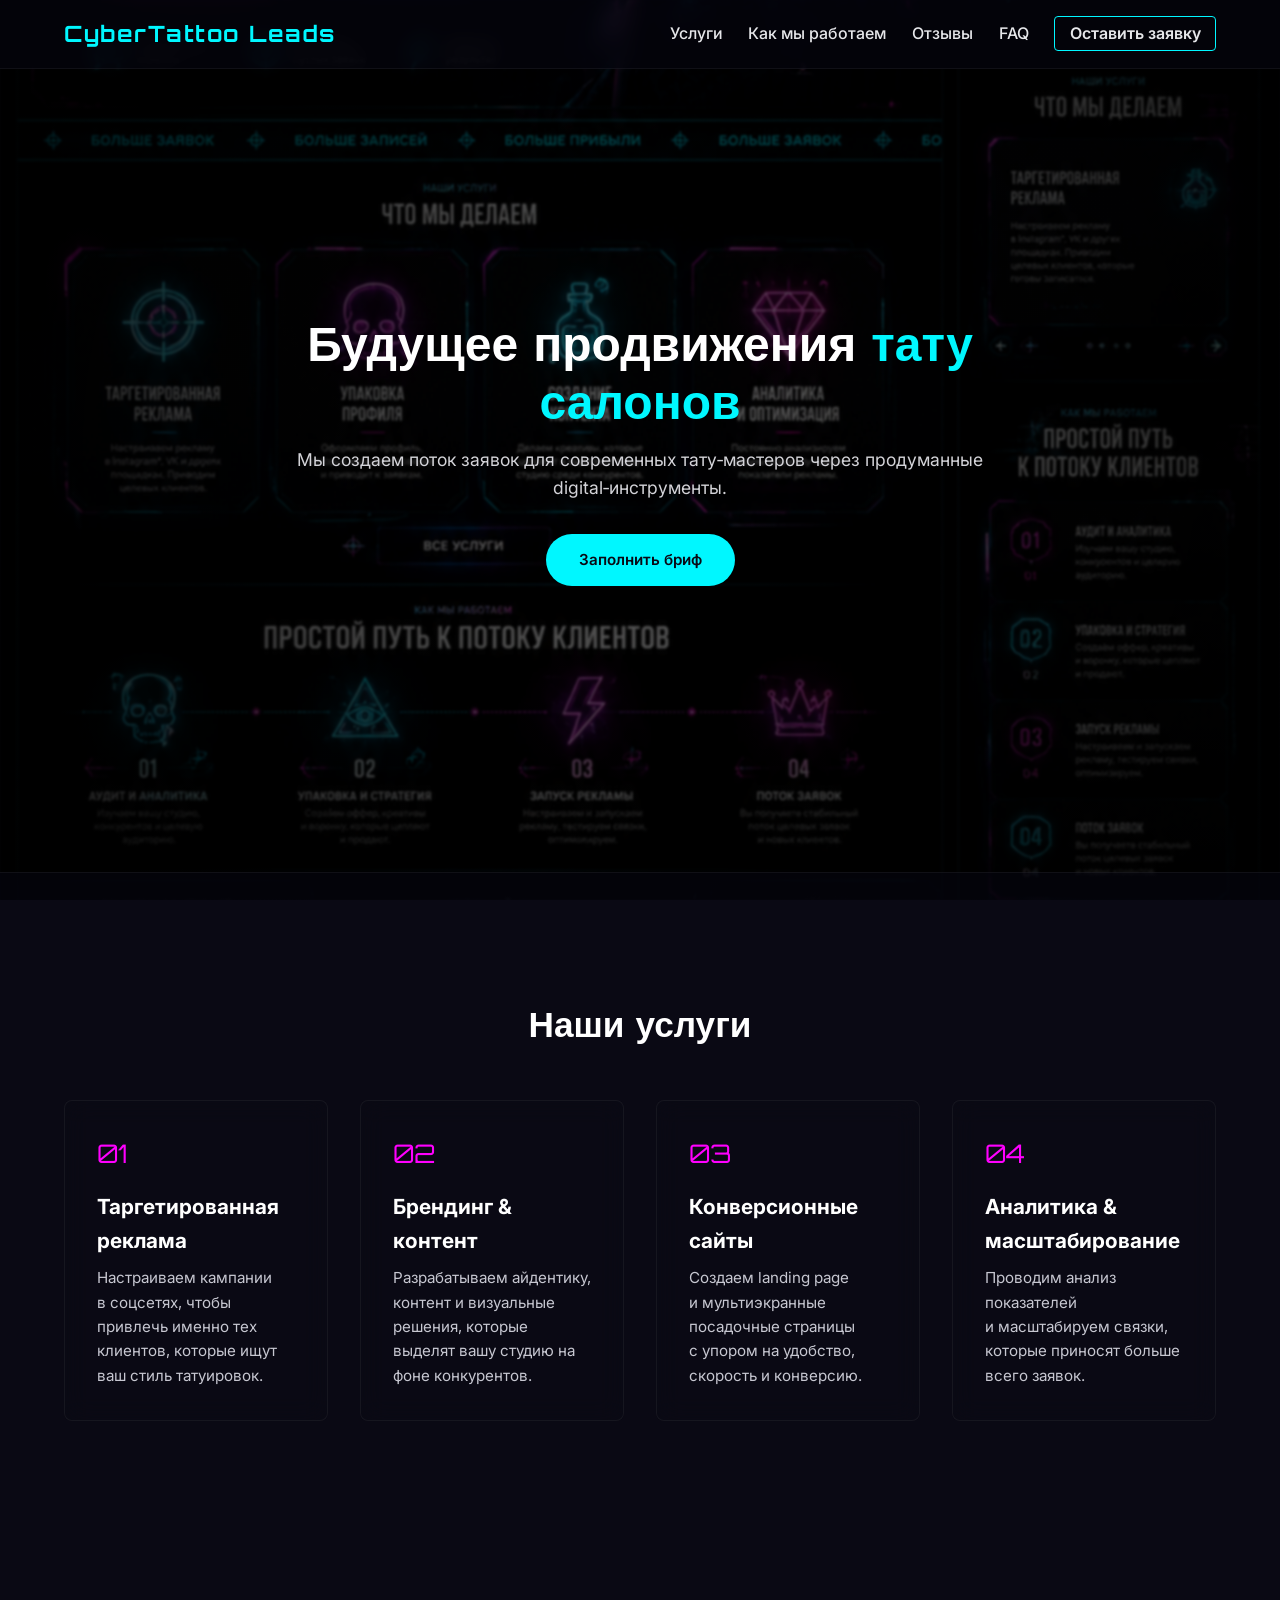
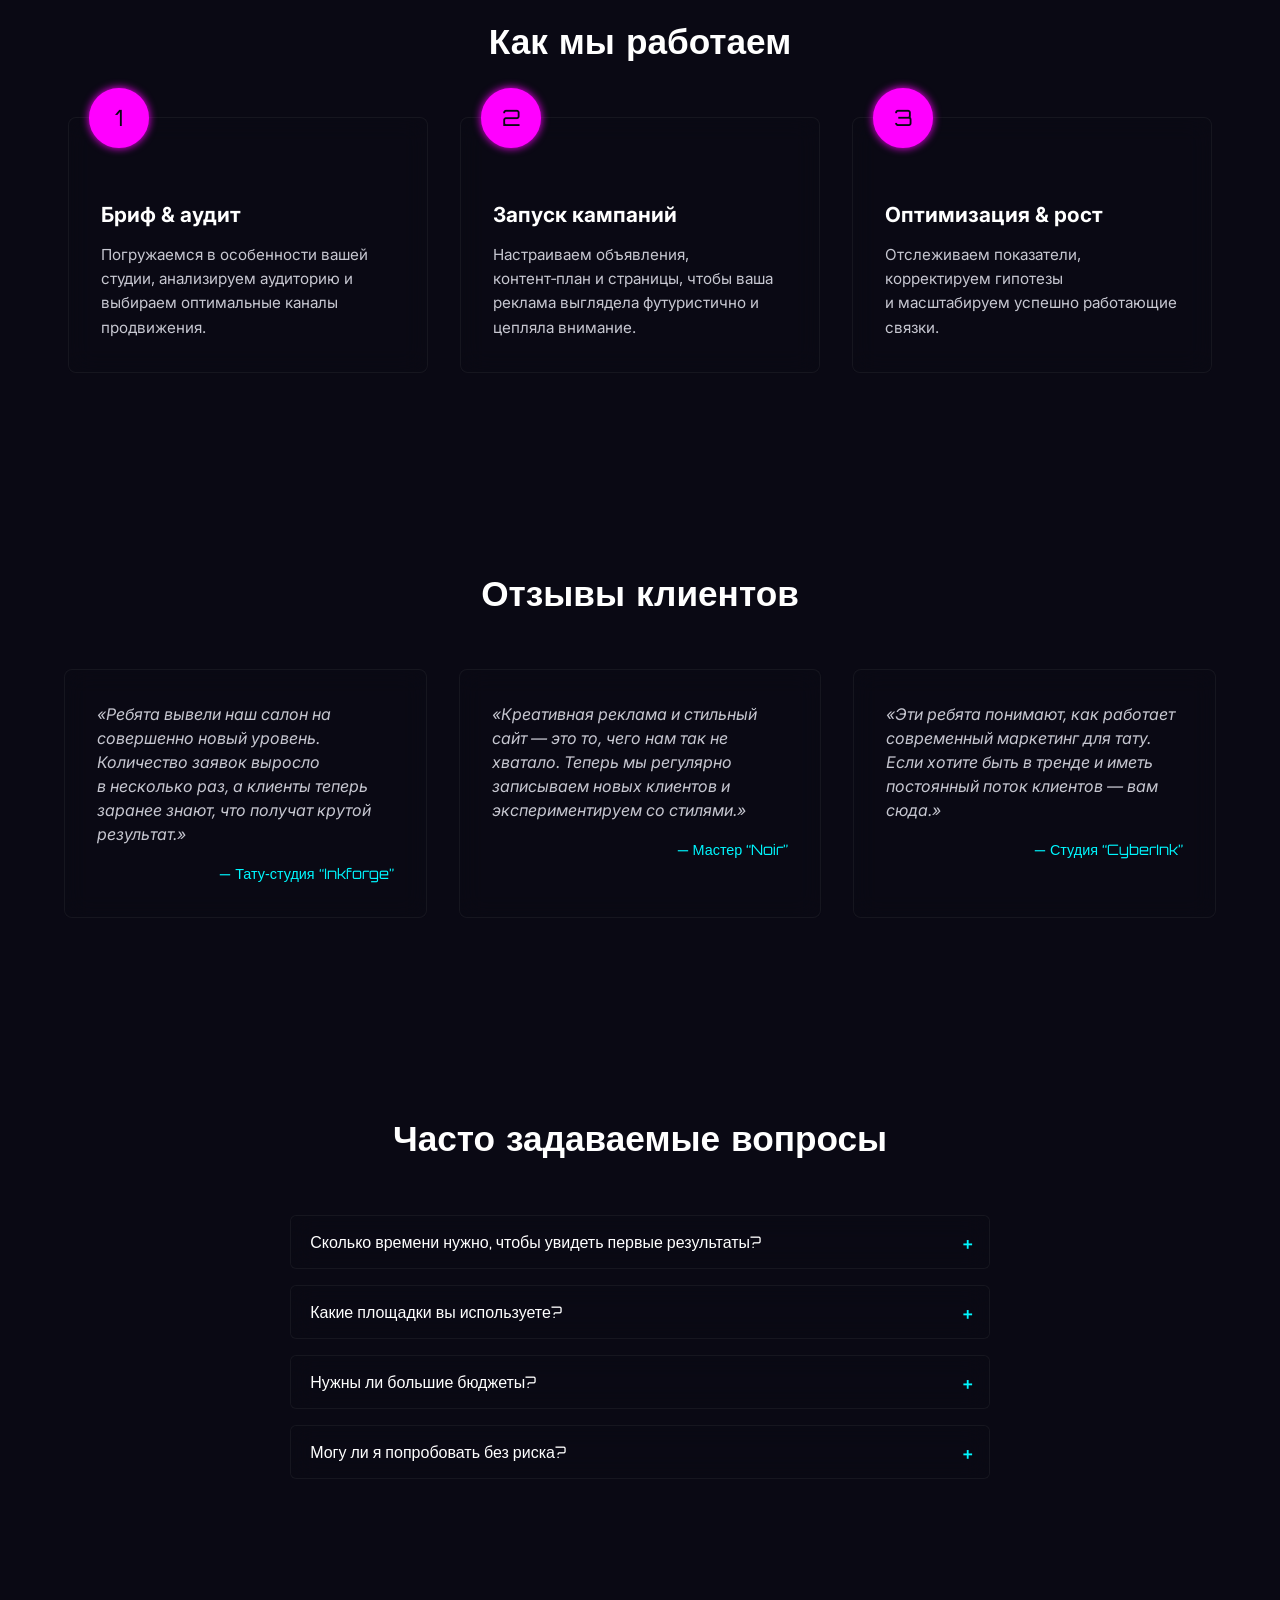
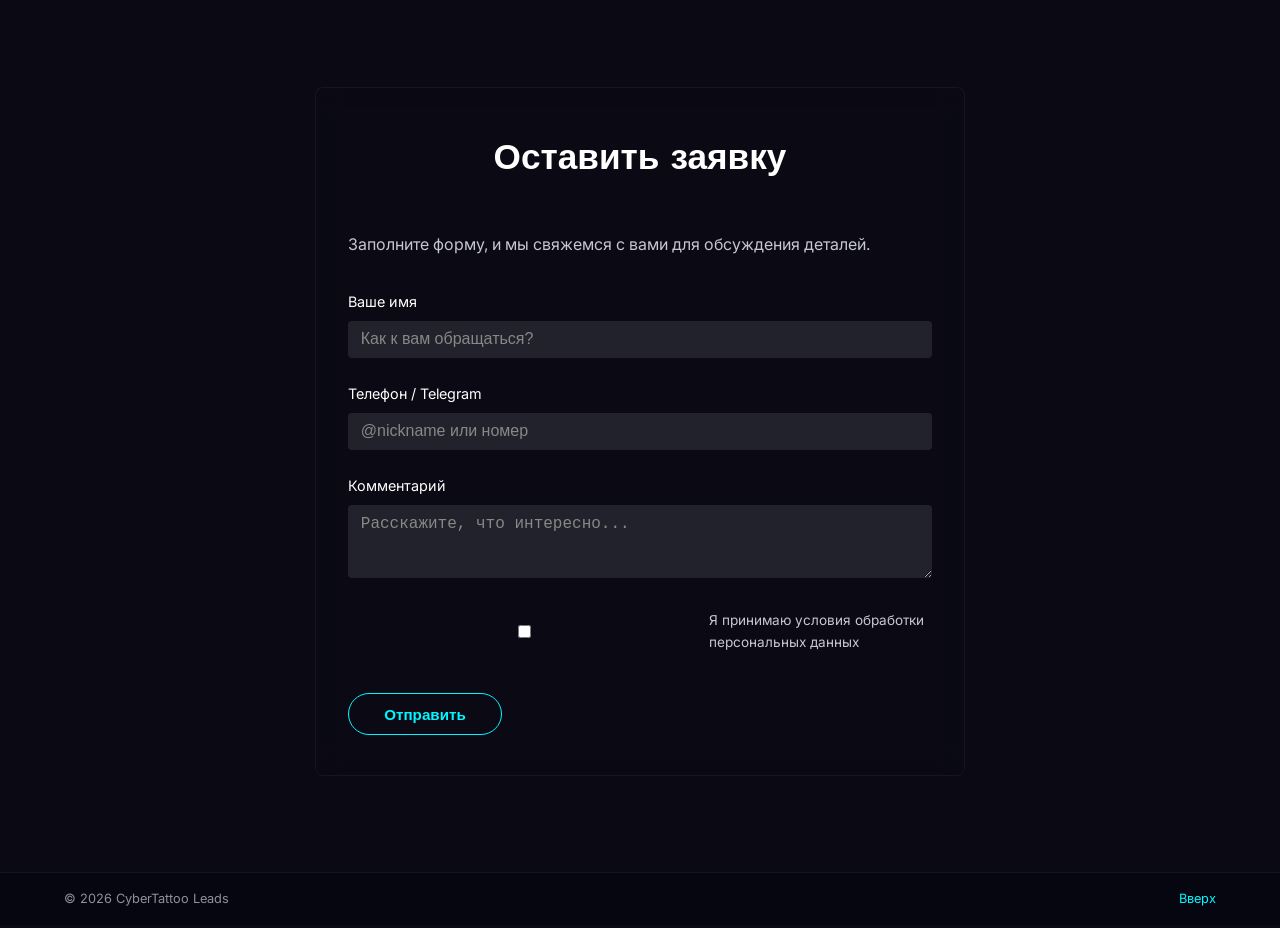
==== commit 6b402e11: "V3" ====
--- a/index.html
+++ b/index.html
@@ -1,543 +1,246 @@
-<!doctype html>
+<!DOCTYPE html>
 <html lang="ru">
-<head>
-  <meta charset="utf-8">
-  <meta name="viewport" content="width=device-width, initial-scale=1">
-  <title>Заявки для тату салонов | Продвижение тату студии и лидогенерация</title>
-  <meta name="description" content="Помогаем тату-салонам и мастерам получать стабильные заявки из рекламы, сайта, карт и ретаргета. Настраиваем продвижение тату студии под запись, а не просто клики.">
-  <meta name="keywords" content="заявки для тату салонов, продвижение тату салона, реклама тату студии, лидогенерация для тату, таргет для тату мастера, клиенты в тату салон">
-  <meta name="theme-color" content="#09050d">
-  <meta property="og:type" content="website">
-  <meta property="og:title" content="Заявки для тату-салонов без хаоса в рекламе">
-  <meta property="og:description" content="Собираем систему лидогенерации для тату студии: оффер, креативы, посадочная, реклама, ретаргет и аналитика.">
-  <meta property="og:image" content="assets/img/og-cover.svg">
-  <link rel="icon" type="image/svg+xml" href="assets/img/favicon.svg">
-  <link rel="preload" href="assets/css/styles.css" as="style">
-  <link rel="stylesheet" href="assets/css/styles.css">
-  <script type="application/ld+json">
-  {
-    "@context": "https://schema.org",
-    "@type": "ProfessionalService",
-    "name": "InkFlow Leads",
-    "description": "Лидогенерация и продвижение для тату-салонов, тату-студий и частных мастеров.",
-    "areaServed": "Россия и СНГ",
-    "serviceType": ["Заявки для тату салонов", "Продвижение тату салона", "Реклама тату студии", "Таргет для тату мастера"],
-    "url": "https://example.com/",
-    "telephone": "+7 000 000-00-00"
-  }
-  </script>
-</head>
-<body>
-  <a class="skip-link" href="#main">Перейти к содержанию</a>
-
-  <div class="page-glow page-glow--one" aria-hidden="true"></div>
-  <div class="page-glow page-glow--two" aria-hidden="true"></div>
-  <div class="page-noise" aria-hidden="true"></div>
-
-  <header class="site-header" data-header>
-    <div class="container header__inner">
-      <a class="logo" href="#hero" aria-label="InkFlow Leads — на главную">
-        <span class="logo__mark">IF</span>
-        <span class="logo__text"><strong>InkFlow</strong><small>lead system for tattoo</small></span>
-      </a>
-
-      <nav class="nav" data-nav aria-label="Основное меню">
-        <a href="#services">Услуги</a>
-        <a href="#system">Система</a>
-        <a href="#cases">Кейсы</a>
-        <a href="#faq">FAQ</a>
-        <a href="#contact">Контакты</a>
-      </nav>
-
-      <div class="header__actions">
-        <a class="header__phone" href="tel:+70000000000">+7 000 000-00-00</a>
-        <button class="btn btn--small btn--ghost" type="button" data-open-modal>Разобрать проект</button>
-        <button class="burger" type="button" data-burger aria-label="Открыть меню" aria-expanded="false">
+  <head>
+    <meta charset="UTF-8" />
+    <meta name="viewport" content="width=device-width, initial-scale=1.0" />
+    <title>Cyber Tattoo Leads — заявки для тату салонов</title>
+    <!-- Basic SEO metadata -->
+    <meta
+      name="description"
+      content="Получайте качественные заявки для вашего тату‑салона. Мы помогаем тату мастерам и студиям привлекать клиентов через креативный digital-маркетинг."
+    />
+    <meta
+      name="keywords"
+      content="заявки для тату салонов, продвижение тату салона, реклама тату студии, таргет для тату мастера, cyber tattoo marketing"
+    />
+    <!-- Google fonts for futuristic feel -->
+    <link
+      href="https://fonts.googleapis.com/css2?family=Orbitron:wght@400;700&family=Inter:wght@400;600;700&display=swap"
+      rel="stylesheet"
+    />
+    <link rel="stylesheet" href="style.css" />
+    <script defer src="script.js"></script>
+  </head>
+  <body>
+    <!-- Navigation -->
+    <header class="header">
+      <div class="container nav-wrapper">
+        <a href="#" class="logo">CyberTattoo Leads</a>
+        <nav class="nav" id="nav">
+          <ul>
+            <li><a href="#services">Услуги</a></li>
+            <li><a href="#process">Как мы работаем</a></li>
+            <li><a href="#reviews">Отзывы</a></li>
+            <li><a href="#faq">FAQ</a></li>
+            <li><a href="#contact" class="cta">Оставить заявку</a></li>
+          </ul>
+        </nav>
+        <button class="nav-toggle" id="navToggle" aria-label="toggle navigation">
           <span></span><span></span><span></span>
         </button>
       </div>
-    </div>
-  </header>
-
-  <main id="main">
-    <section class="hero section" id="hero">
-      <div class="container hero__grid">
-        <div class="hero__content reveal">
-          <p class="eyebrow"><span></span>Лидогенерация для tattoo-ниши</p>
-          <div class="hero__meta">
-            <span>VK Ads</span>
-            <span>Тату-салоны</span>
-            <span>заявки + запись</span>
-          </div>
-          <h1>Не шаблонный маркетинг, а поток заявок для тату-салонов с характером</h1>
-          <p class="hero__lead">Настраиваем продвижение тату студии как живую систему: оффер, креативы, лендинг, реклама, ретаргет и аналитика. Без сухого “мы запустим рекламу”. По-человечески помогаем привести тех, кто действительно ищет мастера и готов записаться.</p>
-
-          <div class="hero__buttons">
-            <button class="btn btn--primary" type="button" data-open-modal>Получить план заявок</button>
-            <a class="btn btn--secondary" href="#system">Как это работает</a>
-          </div>
-
-          <div class="hero__chips" aria-label="Ключевые направления продвижения">
-            <span>лендинг под тату</span>
-            <span>реклама ВК</span>
-            <span>локальное SEO</span>
-            <span>ретаргет</span>
-            <span>аналитика</span>
-          </div>
-
-          <div class="hero__trust" aria-label="Ключевые показатели">
-            <div><strong>2–5 дней</strong><span>на запуск тестов</span></div>
-            <div><strong>3–7 связок</strong><span>креативов на старт</span></div>
-            <div><strong>CRM / UTM</strong><span>контроль источников</span></div>
-          </div>
-        </div>
-
-        <div class="hero__visual reveal reveal--delay" aria-label="Визуальная схема лидогенерации">
-          <div class="hero__badge hero__badge--left">мини-тату</div>
-          <div class="hero__badge hero__badge--right">реализм</div>
-          <div class="hero__badge hero__badge--bottom">эскиз → запись</div>
-
-          <div class="orbital-card">
-            <div class="orbital-card__grid"></div>
-            <img src="assets/img/hero-ink-machine.svg" alt="3D иллюстрация тату машинки и рекламной системы" width="650" height="560" loading="eager">
-            <div class="flash-sticker flash-sticker--one">flash ads</div>
-            <div class="flash-sticker flash-sticker--two">ink leads</div>
-          </div>
-
-          <div class="floating-card floating-card--top">
-            <span class="dot dot--green"></span>
-            <strong>Новая заявка</strong>
-            <small>эскиз + консультация</small>
-          </div>
-          <div class="floating-card floating-card--bottom">
-            <span class="dot dot--purple"></span>
-            <strong>Ретаргет</strong>
-            <small>догреваем до записи</small>
-          </div>
-        </div>
-      </div>
-    </section>
-
-    <section class="ink-strip" aria-label="Популярные направления">
-      <div class="ink-strip__inner">
-        <div class="ink-strip__track">
-          <span>tattoo marketing</span>
-          <span>заявки для тату салонов</span>
-          <span>реализм</span>
-          <span>мини-тату</span>
-          <span>графика</span>
-          <span>таргет для тату мастера</span>
-          <span>promotion for tattoo studio</span>
-          <span>пирсинг</span>
-          <span>эскиз</span>
-          <span>запись</span>
-          <span>tattoo marketing</span>
-          <span>заявки для тату салонов</span>
-          <span>реализм</span>
-          <span>мини-тату</span>
-          <span>графика</span>
-          <span>таргет для тату мастера</span>
-        </div>
-      </div>
-    </section>
-
-    <section class="section problem" aria-labelledby="problem-title">
-      <div class="container">
-        <div class="section-heading reveal">
-          <p class="eyebrow"><span></span>Почему заявок мало</p>
-          <h2 id="problem-title">Большинство тату-салонов теряют клиентов не из-за качества работ</h2>
-          <p>Клиенту важны не только красивые фото. Ему нужно быстро понять стиль, безопасность, примерный бюджет, опыт мастера и как легко записаться. Поэтому продвижение тату салона должно продавать не клики, а уверенность в выборе.</p>
-        </div>
-
-        <div class="problem__grid">
-          <article class="glass-card reveal">
-            <div class="icon3d icon3d--needle" aria-hidden="true"></div>
-            <h3>Портфолио красивое, но не продаёт</h3>
-            <p>Работы есть, а клиенту не объяснили стили, безопасность, этапы, стоимость и почему стоит написать именно вам.</p>
-          </article>
-          <article class="glass-card reveal">
-            <div class="icon3d icon3d--target" aria-hidden="true"></div>
-            <h3>Реклама ведёт в холодный диалог</h3>
-            <p>Клик есть, но нет оффера, быстрых ответов, прогрева и сценария, который превращает интерес в запись.</p>
-          </article>
-          <article class="glass-card reveal">
-            <div class="icon3d icon3d--analytics" aria-hidden="true"></div>
-            <h3>Непонятно, что окупается</h3>
-            <p>Без целей, UTM и учёта статусов легко платить за “движение”, но не видеть цену заявки и стоимость записи.</p>
-          </article>
-        </div>
-      </div>
-    </section>
-
-    <section class="section services" id="services" aria-labelledby="services-title">
-      <div class="container">
-        <div class="section-heading section-heading--split reveal">
-          <div>
-            <p class="eyebrow"><span></span>Что делаем</p>
-            <h2 id="services-title">Собираем продвижение тату студии под реальные обращения</h2>
-          </div>
-          <p>Можно стартовать с одного канала или сразу собрать комплексную систему. Главное — чтобы каждый блок сайта, рекламы и переписки работал на заявки для тату салона, а не жил сам по себе.</p>
-        </div>
-
-        <div class="service-grid">
-          <article class="service-card reveal">
-            <div class="service-card__pin"></div>
-            <div class="service-card__number">01</div>
-            <h3>Лендинг для тату-салона</h3>
-            <p>Страница с оффером, портфолио, преимуществами, FAQ, формой заявки и понятной логикой для клиента, который выбирает мастера.</p>
-            <ul>
-              <li>SEO-структура под “тату салон + город”</li>
-              <li>Блоки доверия, отзывы, безопасность</li>
-              <li>Адаптив под мобильный трафик</li>
-            </ul>
-          </article>
-
-          <article class="service-card service-card--accent reveal">
-            <div class="service-card__pin"></div>
-            <div class="service-card__number">02</div>
-            <h3>Реклама и трафик</h3>
-            <p>Запускаем ВК Рекламу, Яндекс Директ и ретаргет с креативами под стили, гео, чек, акции и свободные окна мастеров.</p>
-            <ul>
-              <li>Гипотезы и сегменты аудитории</li>
-              <li>Креативы для тату, пирсинга, перманента</li>
-              <li>Еженедельная чистка слабых связок</li>
-            </ul>
-          </article>
-
-          <article class="service-card reveal">
-            <div class="service-card__pin"></div>
-            <div class="service-card__number">03</div>
-            <h3>Упаковка и контент</h3>
-            <p>Делаем так, чтобы клиент видел не просто картинки, а понимал стиль, опыт, процесс, цену и следующий шаг.</p>
-            <ul>
-              <li>Офферы для консультации и эскиза</li>
-              <li>Смысловые блоки для соцсетей</li>
-              <li>Прогрев через кейсы и ответы</li>
-            </ul>
-          </article>
-
-          <article class="service-card reveal">
-            <div class="service-card__pin"></div>
-            <div class="service-card__number">04</div>
-            <h3>Аналитика заявок</h3>
-            <p>Сводим рекламу, сайт и обращения в простую картину: откуда пришёл лид, сколько стоил и дошёл ли до записи.</p>
-            <ul>
-              <li>UTM, цели, события формы</li>
-              <li>Отчёт по CPL и конверсии в запись</li>
-              <li>Рекомендации по бюджету и офферу</li>
-            </ul>
-          </article>
-        </div>
-      </div>
-    </section>
-
-    <section class="section system" id="system" aria-labelledby="system-title">
-      <div class="container system__grid">
-        <div class="section-heading reveal">
-          <p class="eyebrow"><span></span>Схема работы</p>
-          <h2 id="system-title">Ежемесячный цикл продвижения без хаоса</h2>
-          <p>Мы не продаём “волшебную кнопку”. Мы собираем управляемую систему, где понятно, что тестируем, почему отключаем объявления и какие действия увеличивают запись.</p>
-          <a class="text-link" href="#contact">Обсудить запуск →</a>
-        </div>
-
-        <div class="timeline" role="list">
-          <article class="timeline__item reveal" role="listitem">
-            <span>01</span>
-            <h3>Аудит и оффер</h3>
-            <p>Смотрим сайт, соцсети, портфолио, отзывы, гео и конкурентов. Формулируем предложение, которое человеку легко понять.</p>
-          </article>
-          <article class="timeline__item reveal" role="listitem">
-            <span>02</span>
-            <h3>Креативы и посадочная</h3>
-            <p>Готовим визуалы, тексты, квиз/форму, блоки доверия и быстрые сценарии для переписки.</p>
-          </article>
-          <article class="timeline__item reveal" role="listitem">
-            <span>03</span>
-            <h3>Тест рекламы</h3>
-            <p>Запускаем несколько гипотез по аудиториям, стилям, офферам и форматам. Смотрим не только клики, но и качество обращений.</p>
-          </article>
-          <article class="timeline__item reveal" role="listitem">
-            <span>04</span>
-            <h3>Оптимизация и рост</h3>
-            <p>Отключаем слабое, усиливаем рабочее, добавляем ретаргет, обновляем креативы и держим стоимость заявки под контролем.</p>
-          </article>
-        </div>
-      </div>
-    </section>
-
-    <section class="section lead-map" aria-labelledby="lead-map-title">
-      <div class="container lead-map__inner reveal">
-        <div class="lead-map__content">
-          <p class="eyebrow"><span></span>Путь клиента</p>
-          <h2 id="lead-map-title">От “хочу тату” до записи в календаре</h2>
-          <p>Человек редко записывается с первого касания. Поэтому мы строим маршрут: увидел работу → понял стиль и цену → оставил заявку → получил быстрый ответ → вернулся через ретаргет → выбрал окно.</p>
-          <div class="lead-map__chips">
-            <span>портфолио</span><span>оффер</span><span>форма</span><span>ретаргет</span><span>запись</span>
-          </div>
-        </div>
-        <img src="assets/img/lead-flow.svg" alt="Схема движения заявки для тату-салона" width="560" height="360" loading="lazy">
-      </div>
-    </section>
-
-    <section class="section cases" id="cases" aria-labelledby="cases-title">
-      <div class="container">
-        <div class="section-heading section-heading--split reveal">
-          <div>
-            <p class="eyebrow"><span></span>Формат результата</p>
-            <h2 id="cases-title">Какие задачи закрываем для салона</h2>
-          </div>
-          <p>Ниже — демонстрационные сценарии для прототипа. В реальном проекте сюда лучше поставить ваши кейсы, скриншоты рекламных кабинетов и отзывы клиентов.</p>
-        </div>
-
-        <div class="case-grid">
-          <article class="case-card reveal">
-            <div class="case-card__top"><span>Салон в городе 300k+</span><strong>Заполнение окон</strong></div>
-            <h3>Нужно быстро загрузить мастеров на ближайшие недели</h3>
-            <p>Собираем оффер на свободные окна, показываем релевантные стили, ведём на форму консультации и догоняем тех, кто смотрел портфолио.</p>
-            <div class="metric-row"><b>фокус</b><span>заявка на консультацию</span></div>
-          </article>
-          <article class="case-card reveal">
-            <div class="case-card__top"><span>Частный мастер</span><strong>Рост доверия</strong></div>
-            <h3>Есть сильные работы, но мало обращений из рекламы</h3>
-            <p>Перепаковываем страницу: добавляем процесс, безопасность, FAQ, отзывы, понятные цены “от” и призыв отправить идею тату.</p>
-            <div class="metric-row"><b>фокус</b><span>конверсия профиля</span></div>
-          </article>
-          <article class="case-card reveal">
-            <div class="case-card__top"><span>Студия с несколькими услугами</span><strong>Сегментация</strong></div>
-            <h3>Тату, пирсинг и перманент идут одной рекламой</h3>
-            <p>Разводим аудитории, офферы и посадочные блоки, чтобы клиент видел именно свою услугу и не терялся в общем потоке.</p>
-            <div class="metric-row"><b>фокус</b><span>качество лидов</span></div>
-          </article>
-        </div>
-      </div>
-    </section>
-
-    <section class="section proof" aria-labelledby="proof-title">
-      <div class="container proof__grid">
-        <div class="proof__panel reveal">
-          <p class="eyebrow"><span></span>Что внутри работы</p>
-          <h2 id="proof-title">Не просто “лить трафик”, а вести клиента по воронке</h2>
-          <p>Для тату-ниши важны доверие, визуал, объяснение процесса и скорость ответа. Поэтому мы проектируем не один рекламный кабинет, а всю цепочку до записи.</p>
-        </div>
-        <div class="proof__list">
-          <div class="proof-item reveal"><strong>01</strong><span>Сегменты по стилям: мини-тату, реализм, графика, перекрытие, рукав, пирсинг.</span></div>
-          <div class="proof-item reveal"><strong>02</strong><span>Креативы с понятным посылом: не “мы лучшие”, а “поможем выбрать эскиз и рассчитать стоимость”.</span></div>
-          <div class="proof-item reveal"><strong>03</strong><span>Быстрая форма: имя, контакт, идея, место нанесения, примерный размер.</span></div>
-          <div class="proof-item reveal"><strong>04</strong><span>Ретаргет на тех, кто видел работы, открывал форму, писал, но не записался.</span></div>
-        </div>
-      </div>
-    </section>
-
-    <section class="section pricing" aria-labelledby="pricing-title">
-      <div class="container">
-        <div class="section-heading reveal">
-          <p class="eyebrow"><span></span>Пакеты</p>
-          <h2 id="pricing-title">Можно стартовать аккуратно, а потом масштабировать</h2>
-          <p>Цены и состав — шаблонные для прототипа. Перед запуском замените их на реальные условия, рекламный бюджет и формат гарантий.</p>
-        </div>
-
-        <div class="pricing-grid">
-          <article class="price-card reveal">
-            <h3>Start</h3>
-            <p>Для мастера или маленькой студии, чтобы проверить спрос и получить первые обращения.</p>
-            <strong class="price">от 35 000 ₽</strong>
-            <ul>
-              <li>аудит упаковки</li>
-              <li>1 посадочная страница</li>
-              <li>до 5 рекламных гипотез</li>
-              <li>базовая аналитика</li>
-            </ul>
-            <button class="btn btn--secondary" type="button" data-open-modal>Выбрать Start</button>
-          </article>
-          <article class="price-card price-card--hot reveal">
-            <div class="badge">Оптимально</div>
-            <h3>Flow</h3>
-            <p>Для салона, которому нужен стабильный поток заявок и понятный еженедельный контроль.</p>
-            <strong class="price">от 65 000 ₽</strong>
-            <ul>
-              <li>лендинг / квиз + офферы</li>
-              <li>ВК Реклама и ретаргет</li>
-              <li>креативы и тексты</li>
-              <li>отчёт по CPL и качеству лидов</li>
-            </ul>
-            <button class="btn btn--primary" type="button" data-open-modal>Хочу Flow</button>
-          </article>
-          <article class="price-card reveal">
-            <h3>Scale</h3>
-            <p>Для студии с несколькими мастерами, услугами, филиалами или высоким чеком.</p>
-            <strong class="price">по расчёту</strong>
-            <ul>
-              <li>несколько посадочных</li>
-              <li>ВК + Директ + карты</li>
-              <li>сквозная таблица заявок</li>
-              <li>гипотезы масштабирования</li>
-            </ul>
-            <button class="btn btn--secondary" type="button" data-open-modal>Обсудить Scale</button>
-          </article>
-        </div>
-      </div>
-    </section>
-
-    <section class="section testimonials" aria-labelledby="testimonials-title">
-      <div class="container">
-        <div class="section-heading section-heading--split reveal">
-          <div>
-            <p class="eyebrow"><span></span>Отзывы</p>
-            <h2 id="testimonials-title">Что важно владельцу тату-салона</h2>
-          </div>
-          <p>Вместо общих обещаний показываем процесс, цифры и понятные выводы. Этот блок сделан под замену на реальные отзывы.</p>
-        </div>
-        <div class="review-grid">
-          <blockquote class="review-card reveal">
-            <p>“Наконец стало понятно, какие заявки приходят с рекламы, а какие — из старых переписок. Убрали хаос и начали смотреть на запись по источникам.”</p>
-            <cite>Владелец тату-студии</cite>
-          </blockquote>
-          <blockquote class="review-card reveal">
-            <p>“До запуска мы просто выкладывали работы. После упаковки люди стали чаще писать с конкретной идеей и размером — менеджеру проще довести до записи.”</p>
-            <cite>Администратор салона</cite>
-          </blockquote>
-          <blockquote class="review-card reveal">
-            <p>“Понравилось, что не обещали магию. Тестировали креативы, отключали слабое, объясняли, почему меняем оффер.”</p>
-            <cite>Частный тату-мастер</cite>
-          </blockquote>
-        </div>
-      </div>
-    </section>
-
-    <section class="section faq" id="faq" aria-labelledby="faq-title">
-      <div class="container faq__grid">
-        <div class="section-heading reveal">
-          <p class="eyebrow"><span></span>FAQ</p>
-          <h2 id="faq-title">Частые вопросы про продвижение тату салона</h2>
-          <p>Ответы написаны человеческим языком, чтобы клиент понял: здесь не продают клики, а помогают выстроить поток обращений.</p>
-        </div>
-        <div class="accordion" data-accordion>
-          <article class="accordion__item reveal">
-            <button type="button" aria-expanded="false">Сколько заявок может получать тату-салон?</button>
-            <div class="accordion__content"><p>Зависит от города, бюджета, портфолио, оффера и скорости обработки. На старте честнее считать не “сотни лидов”, а цену качественного обращения и процент перехода в запись.</p></div>
-          </article>
-          <article class="accordion__item reveal">
-            <button type="button" aria-expanded="false">Можно ли продвигаться без сайта?</button>
-            <div class="accordion__content"><p>Можно вести в сообщения или сообщество, но посадочная страница часто повышает доверие: там удобно показать стили, процесс, стерильность, отзывы, цены “от” и форму заявки.</p></div>
-          </article>
-          <article class="accordion__item reveal">
-            <button type="button" aria-expanded="false">Какие каналы лучше для тату-ниши?</button>
-            <div class="accordion__content"><p>Чаще всего начинают с ВК Рекламы, ретаргета и локального поиска. Для сформированного спроса подключают Яндекс Директ, карты и SEO-страницы под город и услуги.</p></div>
-          </article>
-          <article class="accordion__item reveal">
-            <button type="button" aria-expanded="false">Что нужно подготовить от салона?</button>
-            <div class="accordion__content"><p>Портфолио, отзывы, список мастеров, услуги, цены “от”, свободные окна, ограничения по стилям, фото студии, условия консультации и контакты администратора.</p></div>
-          </article>
-          <article class="accordion__item reveal">
-            <button type="button" aria-expanded="false">Почему лиды могут быть некачественными?</button>
-            <div class="accordion__content"><p>Причины обычно в слишком широком оффере, слабом фильтре в форме, нецелевой аудитории или медленной обработке. Поэтому мы смотрим не только CPL, но и путь лида после заявки.</p></div>
-          </article>
-        </div>
-      </div>
-    </section>
-
-    <section class="section contact" id="contact" aria-labelledby="contact-title">
-      <div class="container contact__grid">
-        <div class="contact__content reveal">
-          <p class="eyebrow"><span></span>Старт</p>
-          <h2 id="contact-title">Разберём, где ваш салон теряет заявки</h2>
-          <p>Оставьте контакты — подготовим короткий разбор: что поправить в упаковке, какой канал запустить первым и как не слить бюджет на холодные клики.</p>
-          <div class="contact__features">
-            <span>без навязчивой продажи</span>
-            <span>по делу за 15 минут</span>
-            <span>с конкретными шагами</span>
-          </div>
-        </div>
-
-        <form class="lead-form reveal" data-form>
-          <label>
-            <span>Ваше имя</span>
-            <input type="text" name="name" placeholder="Например, Алексей" required>
-          </label>
-          <label>
-            <span>Телефон или Telegram</span>
-            <input type="text" name="contact" placeholder="@username или +7..." required>
-          </label>
-          <label>
-            <span>Что продвигаем?</span>
-            <select name="project" required>
-              <option value="">Выберите вариант</option>
-              <option>Тату-салон</option>
-              <option>Частного мастера</option>
-              <option>Пирсинг / перманент</option>
-              <option>Нужно обсудить</option>
-            </select>
-          </label>
-          <label>
-            <span>Коротко о задаче</span>
-            <textarea name="message" rows="4" placeholder="Например: есть салон, 4 мастера, хотим заявки на реализм и мини-тату"></textarea>
-          </label>
-          <label class="check">
-            <input type="checkbox" required data-consent>
-            <span>Согласен на обработку персональных данных</span>
-          </label>
-          <button class="btn btn--primary btn--wide" type="submit" disabled data-submit>Получить разбор</button>
-          <p class="form-note" data-form-note>Кнопка станет активной после согласия.</p>
-        </form>
-      </div>
-    </section>
-  </main>
-
-  <footer class="footer">
-    <div class="container footer__grid">
-      <div>
-        <a class="logo" href="#hero" aria-label="InkFlow Leads — на главную">
-          <span class="logo__mark">IF</span>
-          <span class="logo__text"><strong>InkFlow</strong><small>lead system for tattoo</small></span>
-        </a>
-        <p>Лидогенерация, реклама и продвижение для тату-салонов, тату-студий и мастеров.</p>
-      </div>
-      <div>
-        <strong>Навигация</strong>
-        <a href="#services">Услуги</a>
-        <a href="#system">Система</a>
-        <a href="#cases">Кейсы</a>
-        <a href="#faq">FAQ</a>
-      </div>
-      <div>
-        <strong>Контакты</strong>
-        <a href="tel:+70000000000">+7 000 000-00-00</a>
-        <a href="mailto:hello@example.com">hello@example.com</a>
-        <a href="#" aria-label="Открыть Telegram">Telegram</a>
-      </div>
-    </div>
-    <div class="container footer__bottom">
-      <span>© 2026 InkFlow Leads. Все права защищены.</span>
-      <a href="#">Политика конфиденциальности</a>
-    </div>
-  </footer>
-
-  <div class="modal" data-modal aria-hidden="true">
-    <div class="modal__overlay" data-close-modal></div>
-    <div class="modal__dialog" role="dialog" aria-modal="true" aria-labelledby="modal-title">
-      <button class="modal__close" type="button" data-close-modal aria-label="Закрыть">×</button>
-      <p class="eyebrow"><span></span>Бесплатный разбор</p>
-      <h2 id="modal-title">Покажем, как получать больше заявок в тату-салон</h2>
-      <p>Опишите проект — в ответ можно подготовить план: оффер, канал трафика, посадочная и первые гипотезы.</p>
-      <form class="lead-form lead-form--modal" data-form>
-        <label>
-          <span>Имя</span>
-          <input type="text" name="name" placeholder="Ваше имя" required>
-        </label>
-        <label>
-          <span>Контакт</span>
-          <input type="text" name="contact" placeholder="Телефон или Telegram" required>
-        </label>
-        <label class="check">
-          <input type="checkbox" required data-consent>
-          <span>Согласен на обработку персональных данных</span>
-        </label>
-        <button class="btn btn--primary btn--wide" type="submit" disabled data-submit>Отправить</button>
-        <p class="form-note" data-form-note>Кнопка станет активной после согласия.</p>
-      </form>
-    </div>
-  </div>
-
-  <script src="assets/js/main.js" defer></script>
-</body>
-</html>
+    </header>
+
+    <!-- Hero section -->
+    <section class="hero">
+      <div class="hero-overlay"></div>
+      <div class="container hero-content">
+        <h1>
+          Будущее продвижения <span class="highlight">тату салонов</span>
+        </h1>
+        <p>
+          Мы создаем поток заявок для современных тату‑мастеров через продуманные
+          digital‑инструменты.
+        </p>
+        <a href="#contact" class="btn primary">Заполнить бриф</a>
+      </div>
+      <!-- moving neon text -->
+      <div class="marquee">
+        <span>
+          cyber&nbsp;tattoo&nbsp;marketing&nbsp;•&nbsp;innovation&nbsp;•&nbsp;creativity&nbsp;•&nbsp;art&nbsp;•&nbsp;
+        </span>
+      </div>
+    </section>
+
+    <!-- Services -->
+    <section id="services" class="section services">
+      <div class="container">
+        <h2 class="section-title">Наши услуги</h2>
+        <div class="cards">
+          <div class="card">
+            <div class="card-number">01</div>
+            <h3>Таргетированная реклама</h3>
+            <p>
+              Настраиваем кампании в&nbsp;соцсетях, чтобы привлечь именно тех клиентов, которые
+              ищут ваш стиль татуировок.
+            </p>
+          </div>
+          <div class="card">
+            <div class="card-number">02</div>
+            <h3>Брендинг &amp; контент</h3>
+            <p>
+              Разрабатываем айдентику, контент и&nbsp;визуальные решения, которые выделят
+              вашу студию на фоне конкурентов.
+            </p>
+          </div>
+          <div class="card">
+            <div class="card-number">03</div>
+            <h3>Конверсионные сайты</h3>
+            <p>
+              Создаем landing&nbsp;page и&nbsp;мультиэкранные посадочные страницы с&nbsp;упором на
+              удобство, скорость и&nbsp;конверсию.
+            </p>
+          </div>
+          <div class="card">
+            <div class="card-number">04</div>
+            <h3>Аналитика &amp; масштабирование</h3>
+            <p>
+              Проводим анализ показателей и&nbsp;масштабируем связки, которые
+              приносят больше всего заявок.
+            </p>
+          </div>
+        </div>
+      </div>
+    </section>
+
+    <!-- Process -->
+    <section id="process" class="section process">
+      <div class="container">
+        <h2 class="section-title">Как мы работаем</h2>
+        <div class="steps">
+          <div class="step">
+            <div class="step-number">1</div>
+            <h3>Бриф &amp; аудит</h3>
+            <p>
+              Погружаемся в&nbsp;особенности вашей студии, анализируем аудиторию и
+              выбираем оптимальные каналы продвижения.
+            </p>
+          </div>
+          <div class="step">
+            <div class="step-number">2</div>
+            <h3>Запуск кампаний</h3>
+            <p>
+              Настраиваем объявления, контент‑план и&nbsp;страницы, чтобы ваша реклама
+              выглядела футуристично и цепляла внимание.
+            </p>
+          </div>
+          <div class="step">
+            <div class="step-number">3</div>
+            <h3>Оптимизация &amp; рост</h3>
+            <p>
+              Отслеживаем показатели, корректируем гипотезы и&nbsp;масштабируем
+              успешно работающие связки.
+            </p>
+          </div>
+        </div>
+      </div>
+    </section>
+
+    <!-- Reviews -->
+    <section id="reviews" class="section reviews">
+      <div class="container">
+        <h2 class="section-title">Отзывы клиентов</h2>
+        <div class="reviews-grid">
+          <div class="review">
+            <p class="quote">
+              «Ребята вывели наш салон на совершенно новый уровень. Количество
+              заявок выросло в&nbsp;несколько раз, а&nbsp;клиенты теперь заранее
+              знают, что получат крутой результат.»
+            </p>
+            <div class="author">— Тату‑студия&nbsp;“Inkforge”</div>
+          </div>
+          <div class="review">
+            <p class="quote">
+              «Креативная реклама и&nbsp;стильный сайт — это то, чего нам так не
+              хватало. Теперь мы&nbsp;регулярно записываем новых клиентов и
+              экспериментируем со стилями.»
+            </p>
+            <div class="author">— Мастер&nbsp;“Noir”</div>
+          </div>
+          <div class="review">
+            <p class="quote">
+              «Эти ребята понимают, как работает современный маркетинг для
+              тату. Если хотите быть в&nbsp;тренде и иметь постоянный поток
+              клиентов — вам сюда.»
+            </p>
+            <div class="author">— Студия&nbsp;“CyberInk”</div>
+          </div>
+        </div>
+      </div>
+    </section>
+
+    <!-- FAQ -->
+    <section id="faq" class="section faq">
+      <div class="container">
+        <h2 class="section-title">Часто задаваемые вопросы</h2>
+        <div class="accordion">
+          <div class="accordion-item">
+            <button class="accordion-question">Сколько времени нужно, чтобы увидеть первые результаты?</button>
+            <div class="accordion-answer">
+              Как правило, первые заявки поступают уже в&nbsp;первые недели после запуска
+              рекламных кампаний. Всё зависит от готовности вашего сайта и
+              аудитории.
+            </div>
+          </div>
+          <div class="accordion-item">
+            <button class="accordion-question">Какие площадки вы используете?</button>
+            <div class="accordion-answer">
+              Мы работаем с&nbsp;популярными социальными сетями и&nbsp;площадками,
+              где находится ваша целевая аудитория: Instagram*, VK, Telegram и
+              другие.
+            </div>
+          </div>
+          <div class="accordion-item">
+            <button class="accordion-question">Нужны ли большие бюджеты?</button>
+            <div class="accordion-answer">
+              Мы подбираем стратегию под ваш бюджет. Главное — грамотно
+              распределить средства и&nbsp;сконцентрироваться на рабочих каналах.
+            </div>
+          </div>
+          <div class="accordion-item">
+            <button class="accordion-question">Могу ли я попробовать без риска?</button>
+            <div class="accordion-answer">
+              Да! Мы предлагаем тестовый период и&nbsp;чётко фиксируем KPI, чтобы вы
+              могли оценить эффективность нашей работы.
+            </div>
+          </div>
+        </div>
+      </div>
+    </section>
+
+    <!-- Contact -->
+    <section id="contact" class="section contact">
+      <div class="container contact-container">
+          <h2 class="section-title">Оставить заявку</h2>
+          <p class="contact-text">Заполните форму, и мы свяжемся с вами для обсуждения деталей.</p>
+          <form class="contact-form" id="contactForm" action="#" method="POST">
+            <div class="form-group">
+              <label for="name">Ваше имя</label>
+              <input type="text" id="name" name="name" placeholder="Как к вам обращаться?" required />
+            </div>
+            <div class="form-group">
+              <label for="phone">Телефон / Telegram</label>
+              <input type="text" id="phone" name="phone" placeholder="@nickname или номер" required />
+            </div>
+            <div class="form-group">
+              <label for="message">Комментарий</label>
+              <textarea id="message" name="message" rows="3" placeholder="Расскажите, что интересно..."></textarea>
+            </div>
+            <div class="form-group checkbox-group">
+              <input type="checkbox" id="agreement" name="agreement" required />
+              <label for="agreement">Я принимаю условия обработки персональных данных</label>
+            </div>
+            <button type="submit" class="btn secondary">Отправить</button>
+          </form>
+      </div>
+    </section>
+
+    <!-- Footer -->
+    <footer class="footer">
+      <div class="container footer-wrapper">
+        <span>&copy; 2026 CyberTattoo Leads</span>
+        <a href="#" class="up">Вверх</a>
+      </div>
+    </footer>
+  </body>
+</html>
--- a/style.css
+++ b/style.css
@@ -0,0 +1,530 @@
+/*
+  Cyber Tattoo Leads — dark neon style
+  Custom CSS for a futuristic landing page promoting tattoo salons.
+  Designed with responsiveness and cross‑browser support in mind.
+*/
+
+/* Reset and base styles */
+* {
+  margin: 0;
+  padding: 0;
+  box-sizing: border-box;
+}
+
+html {
+  scroll-behavior: smooth;
+}
+
+body {
+  font-family: 'Inter', sans-serif;
+  background: #0a0914;
+  color: #e6e7ea;
+  line-height: 1.6;
+  overflow-x: hidden;
+}
+
+:root {
+  --bg: #0a0914;
+  --accent: #00f7ff;
+  --accent2: #ff00ff;
+  --text: #e6e7ea;
+  --muted: #c7c7d1;
+}
+
+.container {
+  width: min(90%, 1200px);
+  margin: 0 auto;
+}
+
+a {
+  text-decoration: none;
+  color: inherit;
+}
+
+/* Header & Navigation */
+.header {
+  position: fixed;
+  top: 0;
+  left: 0;
+  width: 100%;
+  background: rgba(5, 5, 15, 0.6);
+  backdrop-filter: blur(10px);
+  z-index: 999;
+  border-bottom: 1px solid rgba(255, 255, 255, 0.05);
+}
+.nav-wrapper {
+  display: flex;
+  justify-content: space-between;
+  align-items: center;
+  padding: 1rem 0;
+}
+.logo {
+  font-family: 'Orbitron', sans-serif;
+  font-size: 1.4rem;
+  font-weight: 700;
+  color: var(--accent);
+  letter-spacing: 1.5px;
+}
+
+.nav ul {
+  display: flex;
+  gap: 1.6rem;
+  list-style: none;
+  align-items: center;
+}
+.nav li {
+  position: relative;
+}
+.nav a {
+  color: var(--text);
+  transition: color 0.25s;
+  font-weight: 500;
+}
+.nav a:hover {
+  color: var(--accent);
+}
+.nav .cta {
+  border: 1px solid var(--accent);
+  border-radius: 4px;
+  padding: 0.4rem 0.9rem;
+  font-weight: 600;
+  transition: background 0.25s, color 0.25s;
+}
+.nav .cta:hover {
+  background: var(--accent);
+  color: var(--bg);
+}
+
+/* Mobile toggle */
+.nav-toggle {
+  display: none;
+  flex-direction: column;
+  justify-content: center;
+  align-items: center;
+  width: 30px;
+  height: 30px;
+  border: none;
+  background: none;
+  cursor: pointer;
+  gap: 5px;
+  z-index: 1000;
+}
+.nav-toggle span {
+  display: block;
+  width: 100%;
+  height: 2px;
+  background: var(--text);
+  transition: transform 0.3s, opacity 0.3s;
+}
+
+/* Active hamburger state */
+.header.active .nav-toggle span:nth-child(1) {
+  transform: translateY(7px) rotate(45deg);
+}
+.header.active .nav-toggle span:nth-child(2) {
+  opacity: 0;
+}
+.header.active .nav-toggle span:nth-child(3) {
+  transform: translateY(-7px) rotate(-45deg);
+}
+
+/* Hero section */
+.hero {
+  position: relative;
+  height: 100vh;
+  display: flex;
+  flex-direction: column;
+  justify-content: center;
+  align-items: center;
+  text-align: center;
+  overflow: hidden;
+  color: #ffffff;
+}
+.hero-overlay {
+  position: absolute;
+  top: 0;
+  left: 0;
+  width: 100%;
+  height: 100%;
+  background-image: url('assets/hero.jpg');
+  background-size: cover;
+  background-position: center;
+  filter: brightness(0.4) blur(1px);
+  z-index: -2;
+}
+.hero::after {
+  content: '';
+  position: absolute;
+  top: 0;
+  left: 0;
+  width: 100%;
+  height: 100%;
+  background: radial-gradient(circle at 50% 50%, rgba(0, 0, 0, 0) 0%, rgba(0, 0, 0, 0.7) 100%);
+  z-index: -1;
+}
+.hero-content {
+  max-width: 800px;
+  padding: 0 1rem;
+  z-index: 1;
+}
+.hero h1 {
+  font-family: 'Orbitron', sans-serif;
+  font-size: 3rem;
+  line-height: 1.2;
+  margin-bottom: 1rem;
+}
+.hero .highlight {
+  color: var(--accent);
+}
+.hero p {
+  font-size: 1.1rem;
+  margin-bottom: 2rem;
+  color: #d3d3d8;
+}
+.btn {
+  display: inline-block;
+  padding: 0.8rem 2rem;
+  font-weight: 600;
+  border-radius: 30px;
+  cursor: pointer;
+  text-decoration: none;
+  transition: background 0.3s, color 0.3s;
+  border: 1px solid transparent;
+  font-size: 0.95rem;
+}
+.btn.primary {
+  background: var(--accent);
+  color: var(--bg);
+}
+.btn.primary:hover {
+  background: var(--accent2);
+  color: var(--bg);
+}
+.btn.secondary {
+  border: 1px solid var(--accent);
+  color: var(--accent);
+  background: transparent;
+}
+.btn.secondary:hover {
+  background: var(--accent);
+  color: var(--bg);
+}
+
+/* Moving marquee */
+.marquee {
+  position: absolute;
+  bottom: 0;
+  left: 0;
+  width: 100%;
+  height: 28px;
+  overflow: hidden;
+  background: rgba(5, 5, 15, 0.6);
+  border-top: 1px solid rgba(255, 255, 255, 0.05);
+}
+.marquee span {
+  display: inline-block;
+  padding-left: 100%;
+  white-space: nowrap;
+  color: var(--accent2);
+  font-family: 'Orbitron', sans-serif;
+  font-size: 0.8rem;
+  animation: marquee 18s linear infinite;
+}
+@keyframes marquee {
+  0% {
+    transform: translateX(0);
+  }
+  100% {
+    transform: translateX(-100%);
+  }
+}
+
+/* Sections */
+.section {
+  padding: 6rem 0;
+}
+.section-title {
+  text-align: center;
+  font-family: 'Orbitron', sans-serif;
+  font-size: 2.2rem;
+  margin-bottom: 3rem;
+  color: #ffffff;
+}
+
+/* Services */
+.cards {
+  display: grid;
+  grid-template-columns: repeat(auto-fit, minmax(250px, 1fr));
+  gap: 2rem;
+}
+.card {
+  position: relative;
+  padding: 2rem;
+  border-radius: 8px;
+  border: 1px solid rgba(255, 255, 255, 0.05);
+  background: rgba(10, 10, 20, 0.7);
+  backdrop-filter: blur(12px);
+  transition: transform 0.3s, box-shadow 0.3s;
+}
+.card:hover {
+  transform: translateY(-8px);
+  box-shadow: 0 0 12px var(--accent);
+}
+.card-number {
+  font-family: 'Orbitron', sans-serif;
+  font-size: 1.6rem;
+  color: var(--accent2);
+  margin-bottom: 1rem;
+}
+.card h3 {
+  font-size: 1.3rem;
+  margin-bottom: 0.6rem;
+  color: #ffffff;
+}
+.card p {
+  font-size: 0.95rem;
+  color: var(--muted);
+}
+
+/* Process */
+.steps {
+  display: flex;
+  flex-wrap: wrap;
+  gap: 2rem;
+  justify-content: center;
+}
+.step {
+  flex: 1;
+  min-width: 280px;
+  max-width: 360px;
+  position: relative;
+  padding: 2.5rem 2rem 2rem;
+  border-radius: 8px;
+  border: 1px solid rgba(255, 255, 255, 0.05);
+  background: rgba(10, 10, 20, 0.7);
+  backdrop-filter: blur(12px);
+  transition: box-shadow 0.3s;
+}
+.step:hover {
+  box-shadow: 0 0 12px var(--accent2);
+}
+.step-number {
+  position: absolute;
+  top: -30px;
+  left: 20px;
+  width: 60px;
+  height: 60px;
+  border-radius: 50%;
+  display: flex;
+  align-items: center;
+  justify-content: center;
+  background: var(--accent2);
+  color: var(--bg);
+  font-family: 'Orbitron', sans-serif;
+  font-size: 1.4rem;
+  border: 2px solid var(--accent2);
+  box-shadow: 0 0 8px var(--accent2);
+}
+.step h3 {
+  margin-top: 2.5rem;
+  margin-bottom: 0.7rem;
+  font-size: 1.3rem;
+  color: #ffffff;
+}
+.step p {
+  font-size: 0.95rem;
+  color: var(--muted);
+}
+
+/* Reviews */
+.reviews-grid {
+  display: grid;
+  grid-template-columns: repeat(auto-fit, minmax(280px, 1fr));
+  gap: 2rem;
+}
+.review {
+  border-radius: 8px;
+  padding: 2rem;
+  border: 1px solid rgba(255, 255, 255, 0.05);
+  background: rgba(10, 10, 20, 0.7);
+  backdrop-filter: blur(12px);
+}
+.review .quote {
+  font-style: italic;
+  color: var(--muted);
+  margin-bottom: 1rem;
+  line-height: 1.5;
+}
+.review .author {
+  text-align: right;
+  font-family: 'Orbitron', sans-serif;
+  color: var(--accent);
+  font-size: 0.9rem;
+}
+
+/* FAQ */
+.accordion {
+  max-width: 700px;
+  margin: 0 auto;
+}
+.accordion-item {
+  margin-bottom: 1rem;
+  border: 1px solid rgba(255, 255, 255, 0.05);
+  border-radius: 6px;
+  overflow: hidden;
+  background: rgba(10, 10, 20, 0.7);
+  backdrop-filter: blur(12px);
+}
+.accordion-question {
+  width: 100%;
+  text-align: left;
+  padding: 1rem 1.2rem;
+  font-family: 'Orbitron', sans-serif;
+  font-size: 1rem;
+  background: none;
+  border: none;
+  color: #ffffff;
+  cursor: pointer;
+  position: relative;
+  outline: none;
+}
+.accordion-question::after {
+  content: '+';
+  position: absolute;
+  right: 1rem;
+  top: 50%;
+  transform: translateY(-50%);
+  font-size: 1.4rem;
+  color: var(--accent);
+  transition: transform 0.3s;
+}
+.accordion-item.active .accordion-question::after {
+  content: '–';
+  transform: translateY(-50%);
+}
+.accordion-answer {
+  max-height: 0;
+  overflow: hidden;
+  transition: max-height 0.3s ease;
+  padding: 0 1.2rem;
+  color: var(--muted);
+  font-size: 0.95rem;
+}
+.accordion-item.active .accordion-answer {
+  max-height: 200px;
+  padding-bottom: 1rem;
+}
+
+/* Contact */
+.contact-container {
+  max-width: 650px;
+  margin: 0 auto;
+  padding: 2.5rem 2rem;
+  border-radius: 8px;
+  border: 1px solid rgba(255, 255, 255, 0.05);
+  background: rgba(10, 10, 20, 0.7);
+  backdrop-filter: blur(12px);
+}
+.contact-text {
+  margin-bottom: 2rem;
+  color: var(--muted);
+  font-size: 1rem;
+}
+.contact-form .form-group {
+  margin-bottom: 1.5rem;
+  text-align: left;
+}
+.contact-form label {
+  display: block;
+  margin-bottom: 0.5rem;
+  color: #ffffff;
+  font-size: 0.9rem;
+}
+.contact-form input,
+.contact-form textarea {
+  width: 100%;
+  padding: 0.6rem 0.8rem;
+  border-radius: 4px;
+  border: none;
+  background: rgba(255, 255, 255, 0.1);
+  color: #ffffff;
+  font-size: 1rem;
+}
+.contact-form input::placeholder,
+.contact-form textarea::placeholder {
+  color: #888;
+}
+.checkbox-group {
+  display: flex;
+  align-items: center;
+  gap: 0.5rem;
+  margin-bottom: 1rem;
+}
+.checkbox-group label {
+  margin: 0;
+  color: var(--muted);
+  font-size: 0.85rem;
+}
+.contact-form button {
+  margin-top: 1rem;
+  padding: 0.7rem 2.2rem;
+}
+
+/* Footer */
+.footer {
+  background: rgba(5, 5, 15, 0.8);
+  padding: 1rem 0;
+  border-top: 1px solid rgba(255, 255, 255, 0.05);
+  color: #8f8f9c;
+  font-size: 0.8rem;
+}
+.footer-wrapper {
+  display: flex;
+  justify-content: space-between;
+  align-items: center;
+}
+.footer-wrapper a {
+  color: var(--accent);
+  transition: color 0.2s;
+}
+.footer-wrapper a:hover {
+  color: var(--accent2);
+}
+
+/* Responsive adjustments */
+@media (max-width: 768px) {
+  .hero h1 {
+    font-size: 2.4rem;
+  }
+  .hero p {
+    font-size: 1rem;
+  }
+  .nav ul {
+    flex-direction: column;
+    position: fixed;
+    top: 60px;
+    right: -100%;
+    width: 240px;
+    height: calc(100% - 60px);
+    background: rgba(5, 5, 15, 0.96);
+    padding-top: 2rem;
+    gap: 1.5rem;
+    transition: right 0.3s;
+  }
+  .nav ul.show {
+    right: 0;
+  }
+  .nav li {
+    text-align: right;
+    padding: 0 1.5rem;
+  }
+  .nav-toggle {
+    display: flex;
+  }
+  .cards {
+    grid-template-columns: 1fr;
+  }
+  .steps {
+    flex-direction: column;
+  }
+}
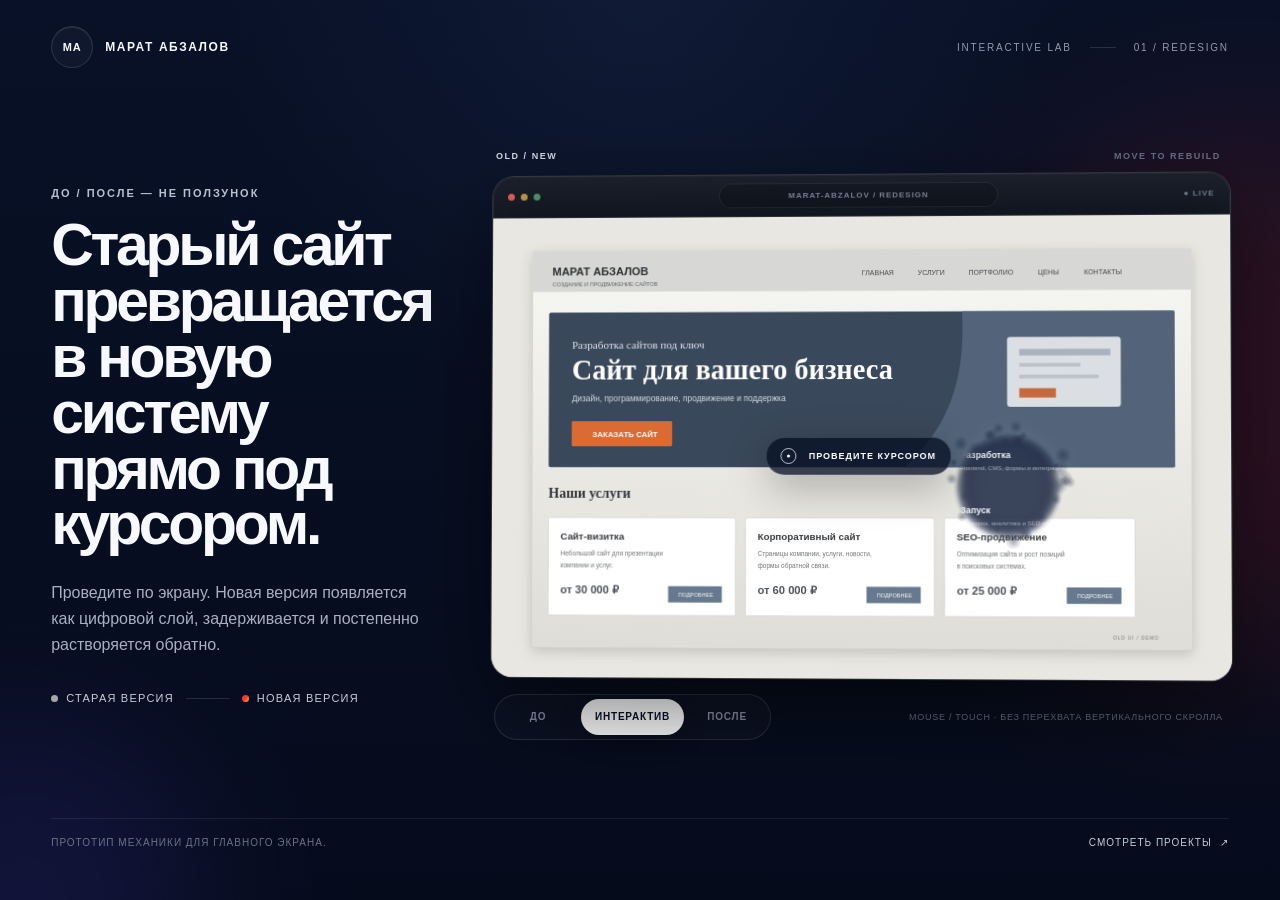
==== commit 7339b525: "Эффект для моего сайта" ====
--- a/index.html
+++ b/index.html
@@ -1,246 +1,91 @@
 <!DOCTYPE html>
 <html lang="ru">
-  <head>
-    <meta charset="UTF-8" />
-    <meta name="viewport" content="width=device-width, initial-scale=1.0" />
-    <title>Cyber Tattoo Leads — заявки для тату салонов</title>
-    <!-- Basic SEO metadata -->
-    <meta
-      name="description"
-      content="Получайте качественные заявки для вашего тату‑салона. Мы помогаем тату мастерам и студиям привлекать клиентов через креативный digital-маркетинг."
-    />
-    <meta
-      name="keywords"
-      content="заявки для тату салонов, продвижение тату салона, реклама тату студии, таргет для тату мастера, cyber tattoo marketing"
-    />
-    <!-- Google fonts for futuristic feel -->
-    <link
-      href="https://fonts.googleapis.com/css2?family=Orbitron:wght@400;700&family=Inter:wght@400;600;700&display=swap"
-      rel="stylesheet"
-    />
-    <link rel="stylesheet" href="style.css" />
-    <script defer src="script.js"></script>
-  </head>
-  <body>
-    <!-- Navigation -->
-    <header class="header">
-      <div class="container nav-wrapper">
-        <a href="#" class="logo">CyberTattoo Leads</a>
-        <nav class="nav" id="nav">
-          <ul>
-            <li><a href="#services">Услуги</a></li>
-            <li><a href="#process">Как мы работаем</a></li>
-            <li><a href="#reviews">Отзывы</a></li>
-            <li><a href="#faq">FAQ</a></li>
-            <li><a href="#contact" class="cta">Оставить заявку</a></li>
-          </ul>
-        </nav>
-        <button class="nav-toggle" id="navToggle" aria-label="toggle navigation">
-          <span></span><span></span><span></span>
-        </button>
+<head>
+  <meta charset="utf-8">
+  <meta name="viewport" content="width=device-width, initial-scale=1, viewport-fit=cover">
+  <meta name="theme-color" content="#070F24">
+  <meta name="robots" content="noindex,nofollow">
+  <title>Interactive redesign lab — Марат Абзалов</title>
+  <link rel="stylesheet" href="css/lab-before-after.min.css">
+</head>
+<body>
+  <main class="lab" data-redesign-lab>
+    <div class="lab__glow lab__glow--one" aria-hidden="true"></div>
+    <div class="lab__glow lab__glow--two" aria-hidden="true"></div>
+
+    <header class="lab-header">
+      <a class="lab-brand" href="index.html" aria-label="Вернуться на главную">
+        <span class="lab-brand__mark" aria-hidden="true">MA</span>
+        <span class="lab-brand__text">Марат Абзалов</span>
+      </a>
+      <div class="lab-header__meta" aria-label="Информация о демо">
+        <span>Interactive lab</span>
+        <span>01 / redesign</span>
       </div>
     </header>
 
-    <!-- Hero section -->
-    <section class="hero">
-      <div class="hero-overlay"></div>
-      <div class="container hero-content">
-        <h1>
-          Будущее продвижения <span class="highlight">тату салонов</span>
-        </h1>
-        <p>
-          Мы создаем поток заявок для современных тату‑мастеров через продуманные
-          digital‑инструменты.
-        </p>
-        <a href="#contact" class="btn primary">Заполнить бриф</a>
+    <section class="lab-hero" aria-labelledby="lab-title">
+      <div class="lab-copy">
+        <p class="lab-copy__eyebrow">До / после — не ползунок</p>
+        <h1 class="lab-copy__title" id="lab-title">Старый сайт превращается в новую систему прямо под курсором.</h1>
+        <p class="lab-copy__lead">Проведите по экрану. Новая версия появляется как цифровой слой, задерживается и постепенно растворяется обратно.</p>
+
+        <div class="lab-copy__legend" aria-label="Состояния макета">
+          <span class="lab-copy__legend-item"><i class="lab-copy__dot lab-copy__dot--old" aria-hidden="true"></i>Старая версия</span>
+          <span class="lab-copy__legend-line" aria-hidden="true"></span>
+          <span class="lab-copy__legend-item"><i class="lab-copy__dot lab-copy__dot--new" aria-hidden="true"></i>Новая версия</span>
+        </div>
       </div>
-      <!-- moving neon text -->
-      <div class="marquee">
-        <span>
-          cyber&nbsp;tattoo&nbsp;marketing&nbsp;•&nbsp;innovation&nbsp;•&nbsp;creativity&nbsp;•&nbsp;art&nbsp;•&nbsp;
-        </span>
-      </div>
-    </section>
 
-    <!-- Services -->
-    <section id="services" class="section services">
-      <div class="container">
-        <h2 class="section-title">Наши услуги</h2>
-        <div class="cards">
-          <div class="card">
-            <div class="card-number">01</div>
-            <h3>Таргетированная реклама</h3>
-            <p>
-              Настраиваем кампании в&nbsp;соцсетях, чтобы привлечь именно тех клиентов, которые
-              ищут ваш стиль татуировок.
-            </p>
+      <div class="redesign" data-redesign>
+        <div class="redesign__topline" aria-hidden="true">
+          <span class="redesign__state" data-redesign-state>OLD / NEW</span>
+          <span class="redesign__interaction">MOVE TO REBUILD</span>
+        </div>
+
+        <div class="redesign__perspective">
+          <div class="redesign__object" data-redesign-object>
+            <div class="redesign__shadow" aria-hidden="true"></div>
+            <div class="browser-shell">
+              <div class="browser-shell__bar" aria-hidden="true">
+                <span class="browser-shell__lights"><i></i><i></i><i></i></span>
+                <span class="browser-shell__address">marat-abzalov / redesign</span>
+                <span class="browser-shell__signal">● LIVE</span>
+              </div>
+              <div class="browser-shell__viewport" data-redesign-surface>
+                <canvas class="redesign-canvas" data-redesign-canvas aria-label="Интерактивное сравнение старой и новой версии сайта"></canvas>
+                <div class="redesign__fallback" data-redesign-fallback aria-hidden="true">
+                  <img src="img/lab-before-after/site-before.svg" alt="">
+                  <img src="img/lab-before-after/site-after.svg" alt="">
+                </div>
+                <div class="redesign__cursor" data-redesign-cursor aria-hidden="true">
+                  <span data-redesign-cursor-label>NEW</span>
+                </div>
+                <div class="redesign__hint" data-redesign-hint aria-hidden="true">
+                  <span class="redesign__hint-pointer"></span>
+                  <span>Проведите курсором</span>
+                </div>
+              </div>
+            </div>
           </div>
-          <div class="card">
-            <div class="card-number">02</div>
-            <h3>Брендинг &amp; контент</h3>
-            <p>
-              Разрабатываем айдентику, контент и&nbsp;визуальные решения, которые выделят
-              вашу студию на фоне конкурентов.
-            </p>
+        </div>
+
+        <div class="redesign__footer">
+          <div class="redesign__controls" role="group" aria-label="Показать версию сайта">
+            <button class="redesign__control is-active" type="button" data-redesign-mode="old">До</button>
+            <button class="redesign__control" type="button" data-redesign-mode="interactive">Интерактив</button>
+            <button class="redesign__control" type="button" data-redesign-mode="new">После</button>
           </div>
-          <div class="card">
-            <div class="card-number">03</div>
-            <h3>Конверсионные сайты</h3>
-            <p>
-              Создаем landing&nbsp;page и&nbsp;мультиэкранные посадочные страницы с&nbsp;упором на
-              удобство, скорость и&nbsp;конверсию.
-            </p>
-          </div>
-          <div class="card">
-            <div class="card-number">04</div>
-            <h3>Аналитика &amp; масштабирование</h3>
-            <p>
-              Проводим анализ показателей и&nbsp;масштабируем связки, которые
-              приносят больше всего заявок.
-            </p>
-          </div>
+          <p class="redesign__note">Mouse / touch · без перехвата вертикального скролла</p>
         </div>
       </div>
     </section>
 
-    <!-- Process -->
-    <section id="process" class="section process">
-      <div class="container">
-        <h2 class="section-title">Как мы работаем</h2>
-        <div class="steps">
-          <div class="step">
-            <div class="step-number">1</div>
-            <h3>Бриф &amp; аудит</h3>
-            <p>
-              Погружаемся в&nbsp;особенности вашей студии, анализируем аудиторию и
-              выбираем оптимальные каналы продвижения.
-            </p>
-          </div>
-          <div class="step">
-            <div class="step-number">2</div>
-            <h3>Запуск кампаний</h3>
-            <p>
-              Настраиваем объявления, контент‑план и&nbsp;страницы, чтобы ваша реклама
-              выглядела футуристично и цепляла внимание.
-            </p>
-          </div>
-          <div class="step">
-            <div class="step-number">3</div>
-            <h3>Оптимизация &amp; рост</h3>
-            <p>
-              Отслеживаем показатели, корректируем гипотезы и&nbsp;масштабируем
-              успешно работающие связки.
-            </p>
-          </div>
-        </div>
-      </div>
-    </section>
-
-    <!-- Reviews -->
-    <section id="reviews" class="section reviews">
-      <div class="container">
-        <h2 class="section-title">Отзывы клиентов</h2>
-        <div class="reviews-grid">
-          <div class="review">
-            <p class="quote">
-              «Ребята вывели наш салон на совершенно новый уровень. Количество
-              заявок выросло в&nbsp;несколько раз, а&nbsp;клиенты теперь заранее
-              знают, что получат крутой результат.»
-            </p>
-            <div class="author">— Тату‑студия&nbsp;“Inkforge”</div>
-          </div>
-          <div class="review">
-            <p class="quote">
-              «Креативная реклама и&nbsp;стильный сайт — это то, чего нам так не
-              хватало. Теперь мы&nbsp;регулярно записываем новых клиентов и
-              экспериментируем со стилями.»
-            </p>
-            <div class="author">— Мастер&nbsp;“Noir”</div>
-          </div>
-          <div class="review">
-            <p class="quote">
-              «Эти ребята понимают, как работает современный маркетинг для
-              тату. Если хотите быть в&nbsp;тренде и иметь постоянный поток
-              клиентов — вам сюда.»
-            </p>
-            <div class="author">— Студия&nbsp;“CyberInk”</div>
-          </div>
-        </div>
-      </div>
-    </section>
-
-    <!-- FAQ -->
-    <section id="faq" class="section faq">
-      <div class="container">
-        <h2 class="section-title">Часто задаваемые вопросы</h2>
-        <div class="accordion">
-          <div class="accordion-item">
-            <button class="accordion-question">Сколько времени нужно, чтобы увидеть первые результаты?</button>
-            <div class="accordion-answer">
-              Как правило, первые заявки поступают уже в&nbsp;первые недели после запуска
-              рекламных кампаний. Всё зависит от готовности вашего сайта и
-              аудитории.
-            </div>
-          </div>
-          <div class="accordion-item">
-            <button class="accordion-question">Какие площадки вы используете?</button>
-            <div class="accordion-answer">
-              Мы работаем с&nbsp;популярными социальными сетями и&nbsp;площадками,
-              где находится ваша целевая аудитория: Instagram*, VK, Telegram и
-              другие.
-            </div>
-          </div>
-          <div class="accordion-item">
-            <button class="accordion-question">Нужны ли большие бюджеты?</button>
-            <div class="accordion-answer">
-              Мы подбираем стратегию под ваш бюджет. Главное — грамотно
-              распределить средства и&nbsp;сконцентрироваться на рабочих каналах.
-            </div>
-          </div>
-          <div class="accordion-item">
-            <button class="accordion-question">Могу ли я попробовать без риска?</button>
-            <div class="accordion-answer">
-              Да! Мы предлагаем тестовый период и&nbsp;чётко фиксируем KPI, чтобы вы
-              могли оценить эффективность нашей работы.
-            </div>
-          </div>
-        </div>
-      </div>
-    </section>
-
-    <!-- Contact -->
-    <section id="contact" class="section contact">
-      <div class="container contact-container">
-          <h2 class="section-title">Оставить заявку</h2>
-          <p class="contact-text">Заполните форму, и мы свяжемся с вами для обсуждения деталей.</p>
-          <form class="contact-form" id="contactForm" action="#" method="POST">
-            <div class="form-group">
-              <label for="name">Ваше имя</label>
-              <input type="text" id="name" name="name" placeholder="Как к вам обращаться?" required />
-            </div>
-            <div class="form-group">
-              <label for="phone">Телефон / Telegram</label>
-              <input type="text" id="phone" name="phone" placeholder="@nickname или номер" required />
-            </div>
-            <div class="form-group">
-              <label for="message">Комментарий</label>
-              <textarea id="message" name="message" rows="3" placeholder="Расскажите, что интересно..."></textarea>
-            </div>
-            <div class="form-group checkbox-group">
-              <input type="checkbox" id="agreement" name="agreement" required />
-              <label for="agreement">Я принимаю условия обработки персональных данных</label>
-            </div>
-            <button type="submit" class="btn secondary">Отправить</button>
-          </form>
-      </div>
-    </section>
-
-    <!-- Footer -->
-    <footer class="footer">
-      <div class="container footer-wrapper">
-        <span>&copy; 2026 CyberTattoo Leads</span>
-        <a href="#" class="up">Вверх</a>
-      </div>
+    <footer class="lab-footer">
+      <p>Прототип механики для главного экрана.</p>
+      <a href="https://neotwalker.github.io/MA/archive-case.html">Смотреть проекты <span aria-hidden="true">↗</span></a>
     </footer>
-  </body>
-</html>+  </main>
+  <script src="js/lab-before-after.min.js" defer></script>
+</body>
+</html>
--- a/css/lab-before-after.min.css
+++ b/css/lab-before-after.min.css
@@ -0,0 +1 @@
+:root{color-scheme:dark;--bg:#070f24;--panel:#0b1530;--text:#f8f9ff;--muted:#9099ad;--line:rgba(255,255,255,.12);--accent:#ff3a2f;--accent2:#e2cc00;--pink:#e3255e;--ease:cubic-bezier(.2,.75,.25,1)}*{box-sizing:border-box}html{background:var(--bg);scroll-behavior:smooth}body{margin:0;min-width:320px;background:var(--bg);color:var(--text);font-family:Inter,Manrope,-apple-system,BlinkMacSystemFont,"Segoe UI",Arial,sans-serif;-webkit-font-smoothing:antialiased}.lab{position:relative;min-height:100svh;overflow:hidden;padding:26px clamp(20px,4vw,72px) 28px;background:radial-gradient(circle at 50% 0,rgba(50,67,115,.18),transparent 38%),linear-gradient(180deg,#081127 0%,#050b1b 100%)}.lab:before{content:"";position:absolute;inset:0;pointer-events:none;opacity:.2;background-image:linear-gradient(rgba(255,255,255,.025) 1px,transparent 1px),linear-gradient(90deg,rgba(255,255,255,.025) 1px,transparent 1px);background-size:48px 48px;mask-image:linear-gradient(to bottom,#000,transparent 68%)}.lab__glow{position:absolute;border-radius:50%;filter:blur(90px);pointer-events:none;opacity:.14}.lab__glow--one{width:42vw;height:42vw;right:-18vw;top:14vh;background:#ff2323}.lab__glow--two{width:28vw;height:28vw;left:-12vw;bottom:-14vw;background:#6551ff}.lab-header,.lab-footer,.lab-hero{position:relative;z-index:2}.lab-header{display:flex;align-items:center;justify-content:space-between;gap:24px}.lab-brand{display:inline-flex;align-items:center;gap:12px;color:var(--text);text-decoration:none}.lab-brand__mark{display:grid;place-items:center;width:42px;height:42px;border:1px solid var(--line);border-radius:50%;font-size:11px;font-weight:800;letter-spacing:.08em;background:rgba(255,255,255,.03);box-shadow:inset 0 1px rgba(255,255,255,.08)}.lab-brand__text{text-transform:uppercase;font-size:12px;font-weight:750;letter-spacing:.13em}.lab-header__meta{display:flex;align-items:center;gap:18px;color:var(--muted);font-size:10px;text-transform:uppercase;letter-spacing:.18em}.lab-header__meta span+span:before{content:"";display:inline-block;width:26px;height:1px;margin-right:18px;vertical-align:middle;background:var(--line)}.lab-hero{display:grid;grid-template-columns:minmax(250px,.78fr) minmax(520px,1.55fr);align-items:center;gap:clamp(30px,5vw,92px);min-height:calc(100svh - 150px);padding:clamp(52px,7vh,96px) 0 58px}.lab-copy{align-self:center;max-width:610px}.lab-copy__eyebrow{margin:0 0 18px;color:#b9c0cf;font-size:11px;font-weight:800;letter-spacing:.18em;text-transform:uppercase}.lab-copy__title{margin:0;max-width:13ch;font-size:clamp(38px,4.6vw,80px);line-height:.95;letter-spacing:-.055em;font-weight:680;text-wrap:balance}.lab-copy__lead{max-width:590px;margin:28px 0 0;color:#a9b0bf;font-size:clamp(15px,1.25vw,19px);line-height:1.62}.lab-copy__legend{display:flex;align-items:center;gap:12px;margin-top:34px;color:#c8cdd7;font-size:11px;text-transform:uppercase;letter-spacing:.11em}.lab-copy__legend-item{display:inline-flex;align-items:center;gap:8px;white-space:nowrap}.lab-copy__dot{display:block;width:7px;height:7px;border-radius:50%}.lab-copy__dot--old{background:#a6a7a9}.lab-copy__dot--new{background:linear-gradient(135deg,var(--pink),var(--accent),var(--accent2))}.lab-copy__legend-line{width:44px;height:1px;background:var(--line)}.redesign{width:min(100%,1100px);margin-left:auto;user-select:none}.redesign__topline,.redesign__footer{display:flex;align-items:center;justify-content:space-between;gap:18px}.redesign__topline{padding:0 8px 12px;color:#8f98ad;font-size:9px;font-weight:800;letter-spacing:.17em}.redesign__state{color:#d8dce6}.redesign__interaction{opacity:.7}.redesign__perspective{perspective:1500px}.redesign__object{position:relative;transform-style:preserve-3d;transform:rotateX(var(--rx,1deg)) rotateY(var(--ry,-2deg)) translateZ(0);transition:transform .55s var(--ease);will-change:transform}.redesign__object.is-following{transition:transform .18s linear}.redesign__shadow{position:absolute;z-index:-1;left:7%;right:7%;bottom:-8%;height:22%;border-radius:50%;background:rgba(0,0,0,.65);filter:blur(32px);transform:translateZ(-60px) rotateX(76deg);opacity:.85}.browser-shell{position:relative;overflow:hidden;border:1px solid rgba(255,255,255,.17);border-radius:22px;background:#090e1a;box-shadow:0 34px 90px rgba(0,0,0,.5),inset 0 1px rgba(255,255,255,.08)}.browser-shell:after{content:"";position:absolute;inset:0;z-index:5;pointer-events:none;border-radius:inherit;box-shadow:inset 0 0 0 1px rgba(255,255,255,.04),inset 0 20px 50px rgba(255,255,255,.025)}.browser-shell__bar{display:grid;grid-template-columns:1fr minmax(160px,280px) 1fr;align-items:center;height:42px;padding:0 15px;border-bottom:1px solid rgba(255,255,255,.08);background:linear-gradient(180deg,#171c27,#10151f);color:#747e91;font-size:8px;font-weight:700;letter-spacing:.12em;text-transform:uppercase}.browser-shell__lights{display:flex;gap:6px}.browser-shell__lights i{width:7px;height:7px;border-radius:50%;background:#3b414e}.browser-shell__lights i:first-child{background:#d45a4f}.browser-shell__lights i:nth-child(2){background:#b69143}.browser-shell__lights i:nth-child(3){background:#4a8d60}.browser-shell__address{overflow:hidden;padding:7px 14px;border:1px solid rgba(255,255,255,.07);border-radius:99px;background:rgba(0,0,0,.16);text-align:center;text-overflow:ellipsis;white-space:nowrap}.browser-shell__signal{justify-self:end;color:#6e788a}.browser-shell__viewport{position:relative;aspect-ratio:16/10;overflow:hidden;background:#e8e6df;cursor:none;touch-action:pan-y}.redesign-canvas{display:block;width:100%;height:100%;background:#e8e6df}.redesign__fallback{position:absolute;inset:0;display:none}.redesign__fallback img{position:absolute;inset:0;width:100%;height:100%;object-fit:cover}.redesign__fallback img:last-child{clip-path:polygon(55% 0,100% 0,100% 100%,45% 100%)}.redesign__cursor{position:absolute;z-index:8;left:0;top:0;display:grid;place-items:center;width:64px;height:64px;border:1px solid rgba(255,255,255,.78);border-radius:50%;background:rgba(7,15,36,.15);backdrop-filter:blur(5px);color:#fff;font-size:8px;font-weight:900;letter-spacing:.16em;pointer-events:none;opacity:0;transform:translate3d(-50%,-50%,0) scale(.8);transition:opacity .18s ease,transform .18s var(--ease);mix-blend-mode:difference}.redesign__cursor.is-visible{opacity:1;transform:translate3d(-50%,-50%,0) scale(1)}.redesign__hint{position:absolute;z-index:7;left:50%;top:52%;display:flex;align-items:center;gap:12px;padding:10px 14px;border:1px solid rgba(255,255,255,.16);border-radius:99px;background:rgba(7,15,36,.78);box-shadow:0 12px 40px rgba(0,0,0,.28);color:#fff;font-size:9px;font-weight:800;letter-spacing:.11em;text-transform:uppercase;transform:translate(-50%,-50%);transition:opacity .35s ease,visibility .35s ease}.redesign__hint.is-hidden{opacity:0;visibility:hidden}.redesign__hint-pointer{position:relative;width:16px;height:16px;border:1px solid rgba(255,255,255,.7);border-radius:50%}.redesign__hint-pointer:after{content:"";position:absolute;left:50%;top:50%;width:3px;height:3px;border-radius:50%;background:#fff;transform:translate(-50%,-50%)}.redesign__footer{padding:15px 6px 0}.redesign__controls{display:inline-flex;gap:4px;padding:4px;border:1px solid var(--line);border-radius:99px;background:rgba(255,255,255,.025)}.redesign__control{min-width:78px;min-height:36px;padding:8px 14px;border:0;border-radius:99px;background:transparent;color:#8993a6;font:inherit;font-size:10px;font-weight:800;letter-spacing:.08em;text-transform:uppercase;cursor:pointer;transition:background .25s ease,color .25s ease,box-shadow .25s ease}.redesign__control:hover{color:#fff}.redesign__control:focus-visible{outline:2px solid #fff;outline-offset:2px}.redesign__control.is-active{background:#fff;color:#071024;box-shadow:0 8px 24px rgba(0,0,0,.18)}.redesign__note{margin:0;color:#697386;font-size:9px;letter-spacing:.08em;text-transform:uppercase}.lab-footer{display:flex;align-items:center;justify-content:space-between;gap:20px;padding-top:18px;border-top:1px solid rgba(255,255,255,.08);color:#697386;font-size:10px;text-transform:uppercase;letter-spacing:.1em}.lab-footer p{margin:0}.lab-footer a{display:inline-flex;align-items:center;gap:8px;color:#c7ccd5;text-decoration:none;transition:color .2s ease}.lab-footer a:hover{color:#fff}@media(max-width:1180px){.lab-hero{grid-template-columns:1fr;gap:52px;padding-top:64px}.lab-copy{max-width:820px}.lab-copy__title{max-width:15ch}.redesign{width:min(100%,980px);margin:0 auto}.lab-footer{margin-top:12px}}@media(max-width:767px){.lab{padding:18px 16px 22px}.lab-header__meta span:first-child{display:none}.lab-header__meta span+span:before{display:none}.lab-brand__text{font-size:10px}.lab-hero{display:block;min-height:auto;padding:56px 0 44px}.lab-copy__eyebrow{margin-bottom:14px}.lab-copy__title{max-width:12ch;font-size:clamp(38px,12vw,58px)}.lab-copy__lead{margin-top:22px;font-size:15px}.lab-copy__legend{margin-top:26px;overflow:hidden;font-size:9px}.redesign{margin-top:46px}.redesign__topline{padding-bottom:10px}.redesign__interaction{display:none}.browser-shell{border-radius:14px}.browser-shell__bar{grid-template-columns:auto 1fr auto;height:34px;padding:0 10px}.browser-shell__address{margin:0 10px;padding:5px 9px;font-size:7px}.browser-shell__signal{font-size:0}.browser-shell__signal:after{content:"●";font-size:8px}.browser-shell__viewport{aspect-ratio:10/8;cursor:default}.redesign__cursor{display:none}.redesign__hint{top:auto;bottom:14px;padding:9px 12px;font-size:8px;transform:translateX(-50%)}.redesign__footer{align-items:flex-start;flex-direction:column;padding-top:12px}.redesign__controls{width:100%}.redesign__control{flex:1;min-width:0}.redesign__note{line-height:1.45}.lab-footer{align-items:flex-start;flex-direction:column}.lab__glow--one{width:90vw;height:90vw;right:-52vw}.lab__glow--two{width:70vw;height:70vw;left:-40vw}}@media(prefers-reduced-motion:reduce){html{scroll-behavior:auto}.redesign__object,.redesign__cursor,.redesign__hint,.redesign__control{transition:none!important}.redesign__hint{display:none}}
